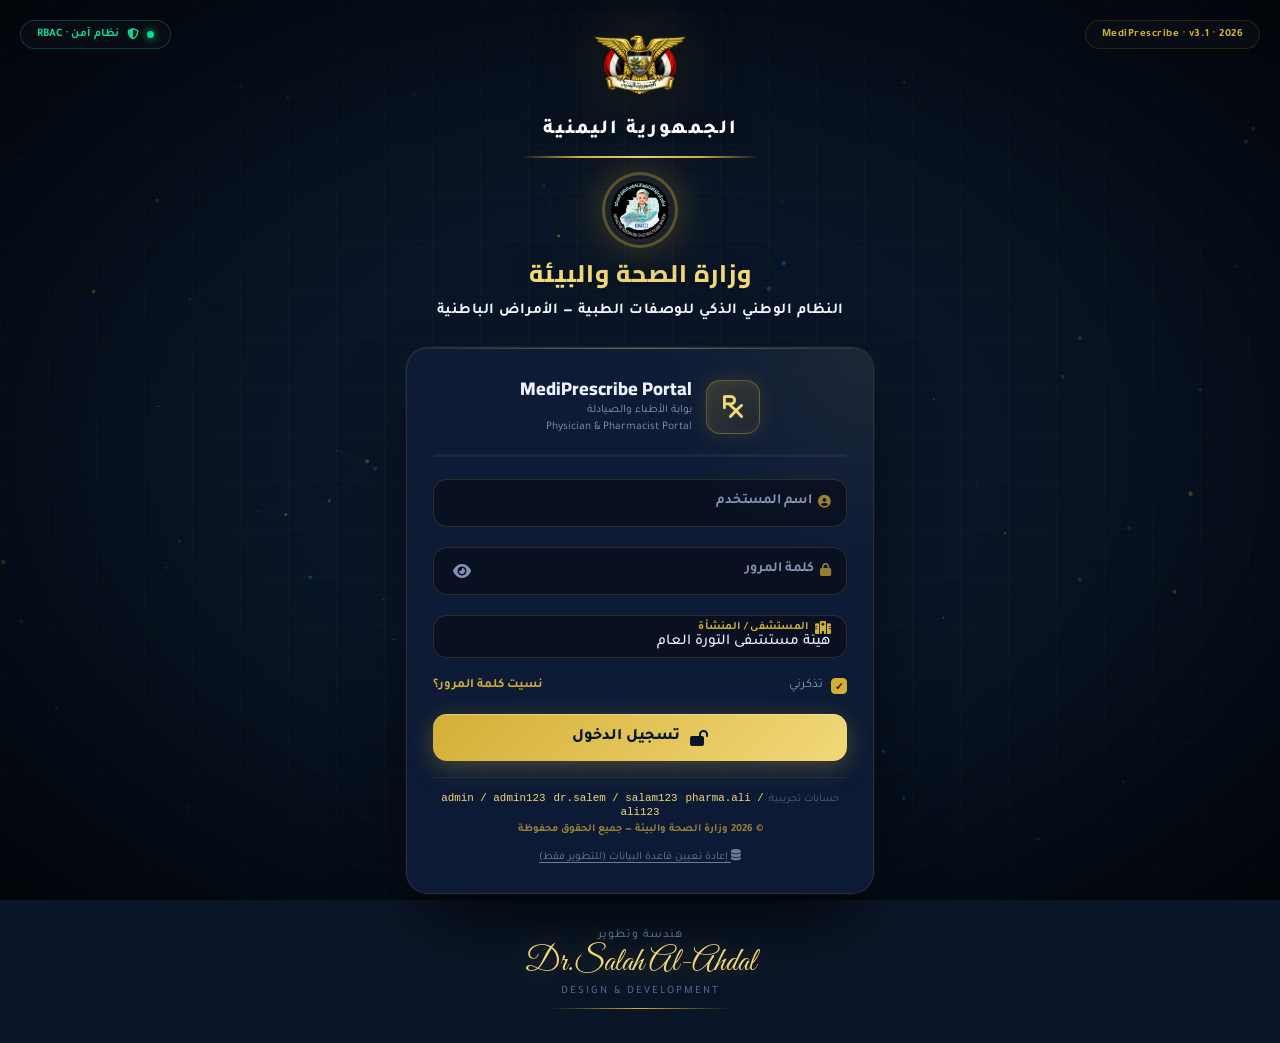
==== audit-blockchain.html @ f524c4a7 "🎉 Initial commit: National Smart Prescription v3.1 النظام الوطني الذكي للوصفات الطبية Ministry of Pu" ====
<!DOCTYPE html>
<html lang="ar" dir="rtl">
<head>
<meta charset="UTF-8">
<meta name="viewport" content="width=device-width, initial-scale=1.0">
<title>MediPrescribe | سجل Blockchain</title>
<meta name="theme-color" content="#0a1628">
<meta name="description" content="عرض تفصيلي لسلسلة الكتل الطبية — MediPrescribe">
<meta name="robots" content="noindex, nofollow">

<!-- Favicon -->
<link rel="icon" type="image/svg+xml" href="data:image/svg+xml,%3Csvg xmlns='http://www.w3.org/2000/svg' viewBox='0 0 100 100'%3E%3Ccircle cx='50' cy='50' r='48' fill='%230a1628'/%3E%3Ccircle cx='50' cy='50' r='42' fill='none' stroke='%23d4af37' stroke-width='2.5'/%3E%3Cpath d='M50 28v44M32 38h36M38 68h24' stroke='%23d4af37' stroke-width='3.5' fill='none' stroke-linecap='round'/%3E%3C/svg%3E">

<!-- Fonts -->
<link rel="preconnect" href="https://fonts.googleapis.com">
<link rel="preconnect" href="https://fonts.gstatic.com" crossorigin>
<link href="https://fonts.googleapis.com/css2?family=Cairo:wght@400;500;600;700;800&family=Tajawal:wght@400;500;700;800&family=Great+Vibes&display=swap" rel="stylesheet">

<!-- Font Awesome -->
<link rel="stylesheet" href="https://cdnjs.cloudflare.com/ajax/libs/font-awesome/6.5.1/css/all.min.css">

<style>
/* ==========================================================
   Audit Blockchain Page v1.0
   ========================================================== */

:root {
  --navy: #0a1628;
  --navy-2: #0f2138;
  --navy-3: #132a45;
  --gold: #d4af37;
  --gold-light: #f1d878;
  --gold-dark: #b8892e;
  --green: #43a047;
  --green-light: #81c784;
  --red: #e53935;
  --red-light: #ff8a80;
  --blue: #0288d1;
  --blue-light: #64b5f6;
  --cyan: #00F3FF;
  --orange: #ff9800;
  --text: #eef3f8;
  --muted: #93a2b5;
  --border: rgba(212, 175, 55, 0.2);
}

* { box-sizing: border-box; margin: 0; padding: 0; }

body {
  font-family: 'Tajawal', 'Cairo', system-ui, sans-serif;
  background:
    radial-gradient(1100px 550px at 10% -10%, rgba(2, 136, 209, 0.14), transparent 55%),
    radial-gradient(900px 650px at 105% 0%, rgba(212, 175, 55, 0.10), transparent 55%),
    linear-gradient(180deg, var(--navy) 0%, var(--navy-2) 100%);
  background-attachment: fixed;
  color: var(--text);
  min-height: 100vh;
  line-height: 1.6;
}

/* ═══ الهيدر ═══ */
.app-header {
  display: flex;
  align-items: center;
  justify-content: space-between;
  flex-wrap: wrap;
  gap: 14px;
  padding: 14px 26px;
  background: rgba(10, 22, 40, 0.75);
  backdrop-filter: blur(14px);
  -webkit-backdrop-filter: blur(14px);
  border-bottom: 1px solid var(--border);
  position: sticky;
  top: 0;
  z-index: 50;
}

.logo {
  display: flex;
  align-items: center;
  gap: 12px;
}

.logo-icon {
  font-size: 1.9rem;
  width: 46px;
  height: 46px;
  display: flex;
  align-items: center;
  justify-content: center;
  border-radius: 10px;
  background: linear-gradient(135deg, rgba(212, 175, 55, 0.18), rgba(2, 136, 209, 0.12));
  border: 1px solid var(--border);
  filter: drop-shadow(0 0 10px rgba(212, 175, 55, 0.3));
}

.logo h1 {
  margin: 0;
  font-size: 1.15rem;
  font-weight: 800;
  background: linear-gradient(90deg, var(--gold-light), #fff 50%, var(--gold-light));
  -webkit-background-clip: text;
  background-clip: text;
  color: transparent;
}

.logo small {
  color: var(--muted);
  font-size: 0.72rem;
  display: block;
}

#main-nav {
  display: flex;
  gap: 4px;
  flex-wrap: wrap;
}

.nav-link {
  padding: 8px 14px;
  border-radius: 10px;
  color: var(--muted);
  font-weight: 600;
  font-size: 0.85rem;
  transition: all 0.15s;
  border: 1px solid transparent;
  display: inline-flex;
  align-items: center;
  gap: 6px;
  text-decoration: none;
}

.nav-link:hover {
  color: var(--gold-light);
  background: rgba(212, 175, 55, 0.08);
}

.nav-link.active {
  color: var(--gold-light);
  background: rgba(212, 175, 55, 0.12);
  border-color: var(--border);
}

.user-box {
  display: flex;
  align-items: center;
  gap: 10px;
}

.user-badge {
  display: inline-flex;
  align-items: center;
  gap: 6px;
  font-size: 0.82rem;
  font-weight: 600;
  padding: 6px 14px;
  border-radius: 999px;
  background: rgba(212, 175, 55, 0.1);
  border: 1px solid var(--border);
  color: var(--gold-light);
  white-space: nowrap;
}

/* ═══ الأزرار ═══ */
.btn {
  display: inline-flex;
  align-items: center;
  justify-content: center;
  gap: 6px;
  padding: 10px 20px;
  border: none;
  border-radius: 10px;
  font-family: inherit;
  font-weight: 700;
  font-size: 0.88rem;
  cursor: pointer;
  transition: all 0.15s;
  white-space: nowrap;
  text-align: center;
}

.btn-sm { padding: 7px 14px; font-size: 0.82rem; }

.btn-gold {
  background: linear-gradient(135deg, var(--gold), var(--gold-light));
  color: var(--navy);
  box-shadow: 0 10px 24px rgba(212, 175, 55, 0.28);
}
.btn-gold:hover:not(:disabled) {
  transform: translateY(-2px);
  box-shadow: 0 14px 30px rgba(212, 175, 55, 0.4);
}

.btn-ghost {
  background: rgba(255, 255, 255, 0.06);
  color: var(--text);
  border: 1px solid rgba(255, 255, 255, 0.16);
}
.btn-ghost:hover:not(:disabled) {
  background: rgba(255, 255, 255, 0.12);
  transform: translateY(-2px);
}

.btn-danger {
  background: rgba(220, 53, 69, 0.1);
  color: #ff9aa5;
  border: 1px solid rgba(220, 53, 69, 0.35);
}
.btn-danger:hover:not(:disabled) {
  background: rgba(220, 53, 69, 0.22);
  transform: translateY(-2px);
}

.btn:disabled {
  opacity: 0.6;
  cursor: not-allowed;
  transform: none !important;
}

/* ═══ الحاوية ═══ */
.container {
  max-width: 1180px;
  margin: 0 auto;
  padding: 24px 20px 40px;
}

/* ═══ عنوان الصفحة ═══ */
.page-header {
  text-align: center;
  margin-bottom: 28px;
}

.page-header-icon {
  font-size: 3rem;
  margin-bottom: 10px;
  filter: drop-shadow(0 0 20px rgba(212, 175, 55, 0.4));
}

.page-header h2 {
  font-size: 1.7rem;
  font-weight: 800;
  margin-bottom: 6px;
  background: linear-gradient(90deg, var(--gold-light), #fff 50%, var(--gold-light));
  -webkit-background-clip: text;
  background-clip: text;
  color: transparent;
}

.page-header p {
  color: var(--muted);
  font-size: 0.9rem;
  max-width: 620px;
  margin: 0 auto;
}

/* ═══ البطاقات ═══ */
.card {
  background: rgba(255, 255, 255, 0.04);
  border: 1px solid var(--border);
  border-radius: 16px;
  padding: 22px;
  margin-bottom: 20px;
  box-shadow: 0 16px 40px rgba(0, 0, 0, 0.3);
  backdrop-filter: blur(10px);
  -webkit-backdrop-filter: blur(10px);
}

.card-title {
  margin: 0 0 18px;
  font-size: 1.05rem;
  font-weight: 700;
  color: var(--gold-light);
  display: flex;
  align-items: center;
  gap: 8px;
  border-bottom: 1px dashed var(--border);
  padding-bottom: 12px;
}

.card-title i { color: var(--gold); }

/* ═══ إخلاء المسؤولية ═══ */
.disclaimer {
  padding: 12px 18px;
  border-radius: 10px;
  background: rgba(255, 193, 7, 0.08);
  border: 1px solid rgba(255, 193, 7, 0.3);
  color: #ffd97a;
  font-size: 0.85rem;
  line-height: 1.7;
  margin-bottom: 20px;
  text-align: center;
}

/* ═══ الإحصائيات ═══ */
.stats-grid {
  display: grid;
  grid-template-columns: repeat(auto-fit, minmax(180px, 1fr));
  gap: 14px;
  margin-bottom: 20px;
}

.stat-card {
  display: flex;
  align-items: center;
  gap: 12px;
  background: rgba(255, 255, 255, 0.045);
  border: 1px solid var(--border);
  border-radius: 14px;
  padding: 16px 18px;
  box-shadow: 0 12px 30px rgba(0, 0, 0, 0.25);
  transition: all 0.18s;
}

.stat-card:hover {
  transform: translateY(-3px);
  box-shadow: 0 16px 36px rgba(0, 0, 0, 0.35);
}

.stat-icon {
  font-size: 1.6rem;
  width: 48px;
  height: 48px;
  display: flex;
  align-items: center;
  justify-content: center;
  border-radius: 12px;
  background: linear-gradient(135deg, rgba(212, 175, 55, 0.16), rgba(2, 136, 209, 0.1));
  flex-shrink: 0;
}

.stat-num {
  font-size: 1.4rem;
  font-weight: 800;
  color: var(--gold-light);
  line-height: 1.1;
}

.stat-label {
  font-size: 0.76rem;
  color: var(--muted);
  margin-top: 2px;
}

/* ═══ حالة السلسلة ═══ */
.chain-status {
  display: flex;
  align-items: center;
  gap: 14px;
  padding: 16px 20px;
  border-radius: 14px;
  margin-bottom: 20px;
  font-weight: 700;
  font-size: 0.95rem;
  flex-wrap: wrap;
}

.chain-status.valid {
  background: rgba(67, 160, 71, 0.08);
  border: 1.5px solid rgba(67, 160, 71, 0.4);
  color: var(--green-light);
}

.chain-status.invalid {
  background: rgba(229, 57, 53, 0.08);
  border: 1.5px solid rgba(229, 57, 53, 0.4);
  color: var(--red-light);
}

.chain-status.unknown {
  background: rgba(255, 152, 0, 0.08);
  border: 1.5px solid rgba(255, 152, 0, 0.4);
  color: #ffb74d;
}

.chain-status-icon {
  font-size: 1.8rem;
  line-height: 1;
  flex-shrink: 0;
}

.chain-status-info {
  flex: 1;
  min-width: 200px;
  text-align: right;
}

.chain-status-info strong {
  display: block;
  font-size: 1rem;
  margin-bottom: 2px;
}

.chain-status-info small {
  color: var(--muted);
  font-weight: 500;
  font-size: 0.78rem;
}

/* ═══ شريط الأدوات ═══ */
.toolbar {
  display: flex;
  gap: 10px;
  flex-wrap: wrap;
  align-items: center;
  margin-bottom: 18px;
}

.search-input {
  flex: 1;
  min-width: 200px;
  padding: 11px 14px;
  border-radius: 10px;
  border: 1px solid rgba(255, 255, 255, 0.14);
  background: rgba(10, 22, 40, 0.55);
  color: var(--text);
  font-size: 0.9rem;
  font-family: inherit;
  outline: none;
  transition: all 0.2s;
}

.search-input:focus {
  border-color: var(--gold);
  box-shadow: 0 0 0 3px rgba(212, 175, 55, 0.16);
}

.filter-group {
  display: flex;
  gap: 8px;
  flex-wrap: wrap;
}

.filter-group select {
  padding: 10px 32px 10px 14px;
  border-radius: 10px;
  border: 1px solid rgba(255, 255, 255, 0.14);
  background: rgba(10, 22, 40, 0.55);
  color: var(--text);
  font-family: inherit;
  font-size: 0.85rem;
  cursor: pointer;
  appearance: none;
  background-image: url("data:image/svg+xml;utf8,<svg xmlns='http://www.w3.org/2000/svg' width='14' height='14' viewBox='0 0 24 24' fill='none' stroke='%2393a2b5' stroke-width='2'><polyline points='6 9 12 15 18 9'/></svg>");
  background-repeat: no-repeat;
  background-position: left 12px center;
  outline: none;
}

.filter-group select:focus {
  border-color: var(--gold);
  box-shadow: 0 0 0 3px rgba(212, 175, 55, 0.16);
}

/* ═══ شبكة الكتل ═══ */
.blocks-grid {
  display: grid;
  grid-template-columns: 1fr;
  gap: 12px;
}

/* ═══ بطاقة كتلة ═══ */
.block-card {
  background: rgba(255, 255, 255, 0.03);
  border: 1px solid var(--border);
  border-radius: 14px;
  padding: 16px 18px;
  transition: all 0.18s;
  position: relative;
  overflow: hidden;
}

.block-card::before {
  content: '';
  position: absolute;
  top: 0;
  right: 0;
  width: 4px;
  height: 100%;
  background: linear-gradient(180deg, var(--gold), var(--gold-light));
}

.block-card.type-genesis::before {
  background: linear-gradient(180deg, var(--orange), #ffb74d);
}

.block-card.type-prescription::before {
  background: linear-gradient(180deg, var(--green), var(--green-light));
}

.block-card.type-lifecycle::before {
  background: linear-gradient(180deg, var(--blue), var(--blue-light));
}

.block-card.type-checkpoint::before {
  background: linear-gradient(180deg, var(--cyan), #80F8FF);
}

.block-card:hover {
  background: rgba(255, 255, 255, 0.05);
  border-color: rgba(212, 175, 55, 0.4);
  transform: translateX(-3px);
}

.block-header {
  display: flex;
  justify-content: space-between;
  align-items: center;
  flex-wrap: wrap;
  gap: 10px;
  margin-bottom: 12px;
  padding-bottom: 10px;
  border-bottom: 1px dashed rgba(255, 255, 255, 0.08);
}

.block-index {
  display: flex;
  align-items: center;
  gap: 10px;
}

.block-num {
  width: 40px;
  height: 40px;
  border-radius: 10px;
  background: linear-gradient(135deg, var(--gold), var(--gold-light));
  color: var(--navy);
  display: flex;
  align-items: center;
  justify-content: center;
  font-weight: 800;
  font-size: 1rem;
  flex-shrink: 0;
}

.block-info {
  min-width: 0;
}

.block-title {
  font-weight: 800;
  font-size: 0.95rem;
  color: var(--gold-light);
  margin-bottom: 2px;
}

.block-time {
  font-size: 0.75rem;
  color: var(--muted);
}

.block-type-badge {
  padding: 4px 12px;
  border-radius: 999px;
  font-size: 0.72rem;
  font-weight: 700;
  white-space: nowrap;
}

.badge-genesis { background: rgba(255, 152, 0, 0.15); color: #ffb74d; border: 1px solid rgba(255, 152, 0, 0.3); }
.badge-prescription { background: rgba(67, 160, 71, 0.15); color: #81c784; border: 1px solid rgba(67, 160, 71, 0.3); }
.badge-lifecycle { background: rgba(2, 136, 209, 0.15); color: #64b5f6; border: 1px solid rgba(2, 136, 209, 0.3); }
.badge-checkpoint { background: rgba(0, 243, 255, 0.15); color: #80F8FF; border: 1px solid rgba(0, 243, 255, 0.3); }
.badge-unknown { background: rgba(158, 158, 158, 0.15); color: #bdbdbd; border: 1px solid rgba(158, 158, 158, 0.3); }

/* ═══ صفوف التفاصيل ═══ */
.block-details {
  display: grid;
  grid-template-columns: repeat(auto-fit, minmax(220px, 1fr));
  gap: 8px;
  margin-bottom: 10px;
}

.detail-row {
  display: flex;
  gap: 8px;
  font-size: 0.82rem;
  padding: 6px 0;
}

.detail-row .label {
  color: var(--muted);
  font-weight: 600;
  flex-shrink: 0;
  min-width: 90px;
}

.detail-row .value {
  color: var(--text);
  font-weight: 600;
  word-break: break-word;
  flex: 1;
}

.detail-row .value.mono {
  font-family: 'Courier New', monospace;
  font-size: 0.75rem;
  color: var(--cyan);
  direction: ltr;
  text-align: right;
  word-break: break-all;
}

/* ═══ تفاصيل الطبية ═══ */
.medical-info {
  margin-top: 10px;
  padding: 12px 14px;
  background: rgba(67, 160, 71, 0.05);
  border: 1px solid rgba(67, 160, 71, 0.2);
  border-radius: 10px;
}

.medical-info-title {
  font-size: 0.78rem;
  font-weight: 800;
  color: var(--green-light);
  margin-bottom: 8px;
  display: flex;
  align-items: center;
  gap: 6px;
}

.medical-info-title::before { content: '⚕️'; }

.meds-list {
  display: flex;
  flex-direction: column;
  gap: 6px;
}

.med-item {
  display: flex;
  gap: 10px;
  padding: 6px 10px;
  background: rgba(255, 255, 255, 0.03);
  border-radius: 8px;
  font-size: 0.8rem;
  border-right: 3px solid rgba(67, 160, 71, 0.4);
}

.med-item strong {
  color: var(--green-light);
  min-width: 100px;
}

.med-item .med-details {
  color: var(--muted);
  flex: 1;
}

/* ═══ حالة الكتلة (تحقق) ═══ */
.block-verify-status {
  display: flex;
  align-items: center;
  gap: 8px;
  padding: 8px 12px;
  border-radius: 8px;
  font-size: 0.82rem;
  font-weight: 700;
  margin-top: 10px;
}

.block-verify-status.ok {
  background: rgba(67, 160, 71, 0.08);
  border: 1px solid rgba(67, 160, 71, 0.3);
  color: var(--green-light);
}

.block-verify-status.bad {
  background: rgba(229, 57, 53, 0.08);
  border: 1px solid rgba(229, 57, 53, 0.3);
  color: var(--red-light);
}

/* ═══ حالة الفراغ ═══ */
.empty-state {
  text-align: center;
  padding: 60px 20px;
  color: var(--muted);
}

.empty-state-icon {
  font-size: 4rem;
  margin-bottom: 16px;
  opacity: 0.5;
}

.empty-state h3 {
  font-size: 1.2rem;
  margin-bottom: 8px;
  color: var(--text);
}

.empty-state p {
  font-size: 0.9rem;
}

/* ═══ Footer ═══ */
.dashboard-footer {
  text-align: center;
  padding: 24px 20px 10px;
  color: var(--muted);
  font-size: 0.82rem;
  line-height: 1.9;
}
.dashboard-footer b { color: #c7d2de; }

/* ═══ التوقيع ═══ */
.e-signature {
  display: flex;
  flex-direction: column;
  align-items: center;
  gap: 4px;
  padding: 20px 0 34px;
}

.e-signature .sig-label {
  font-size: 0.68rem;
  letter-spacing: 1.5px;
  color: #6d7c8f;
  text-transform: uppercase;
}

.e-signature .sig-name {
  font-family: 'Great Vibes', cursive;
  font-size: 2.5rem;
  line-height: 1.1;
  background: linear-gradient(90deg, var(--gold-dark), var(--gold), var(--gold-light), var(--gold), var(--gold-dark));
  background-size: 300% auto;
  -webkit-background-clip: text;
  background-clip: text;
  color: transparent;
  filter: drop-shadow(0 0 10px rgba(212, 175, 55, 0.35));
  animation: sig-shimmer 5s linear infinite;
}

@keyframes sig-shimmer {
  0% { background-position: 0% 50%; }
  100% { background-position: 300% 50%; }
}

.e-signature .sig-role {
  font-size: 0.76rem;
  color: #95a3b5;
}

.e-signature .sig-underline {
  width: 150px;
  height: 2px;
  margin-top: 2px;
  border-radius: 2px;
  background: linear-gradient(90deg, transparent, var(--gold), transparent);
}

/* ═══ Modal تفاصيل ═══ */
.modal {
  position: fixed;
  inset: 0;
  background: rgba(0, 0, 0, 0.75);
  display: flex;
  justify-content: center;
  align-items: center;
  z-index: 3000;
  padding: 20px;
  animation: fadeIn 0.3s;
  backdrop-filter: blur(6px);
}

.modal.hidden { display: none; }

.modal-content {
  background: var(--navy-2);
  border: 1px solid var(--border);
  border-radius: 18px;
  padding: 26px;
  max-width: 640px;
  width: 100%;
  max-height: 90vh;
  overflow-y: auto;
  box-shadow: 0 30px 80px rgba(0, 0, 0, 0.7);
  animation: modalIn 0.4s;
  position: relative;
}

.modal-close {
  position: absolute;
  top: 14px;
  left: 16px;
  font-size: 1.4rem;
  background: none;
  border: none;
  cursor: pointer;
  color: var(--muted);
  width: 32px;
  height: 32px;
  border-radius: 50%;
  display: flex;
  align-items: center;
  justify-content: center;
  transition: all 0.15s;
}

.modal-close:hover {
  color: var(--red-light);
  background: rgba(229, 57, 53, 0.1);
}

.modal-title {
  font-size: 1.15rem;
  font-weight: 800;
  color: var(--gold-light);
  margin-bottom: 18px;
  padding-bottom: 14px;
  border-bottom: 1px dashed var(--border);
}

@keyframes fadeIn { from { opacity: 0; } to { opacity: 1; } }
@keyframes modalIn {
  from { opacity: 0; transform: scale(0.9) translateY(20px); }
  to { opacity: 1; transform: scale(1) translateY(0); }
}

/* ═══ Toast ═══ */
#toast-box {
  position: fixed;
  bottom: 24px;
  left: 50%;
  transform: translateX(-50%);
  z-index: 9999;
  display: flex;
  flex-direction: column;
  gap: 10px;
  align-items: center;
  pointer-events: none;
  max-width: 90vw;
}

.toast {
  padding: 12px 22px;
  border-radius: 10px;
  font-size: 0.9rem;
  font-weight: 600;
  background: rgba(15, 33, 56, 0.96);
  color: var(--text);
  border: 1px solid var(--border);
  box-shadow: 0 12px 30px rgba(0, 0, 0, 0.5);
  backdrop-filter: blur(10px);
  animation: toast-in 0.3s ease-out;
  pointer-events: auto;
  text-align: center;
}

.toast.success { border-color: rgba(61, 220, 132, 0.4); color: #9affc4; }
.toast.error { border-color: rgba(220, 53, 69, 0.4); color: #ff9aa5; }
.toast.info { border-color: rgba(2, 136, 209, 0.4); color: #7ec9ff; }
.toast.warning { border-color: rgba(255, 193, 7, 0.4); color: #ffd97a; }

@keyframes toast-in {
  from { opacity: 0; transform: translateY(20px); }
  to { opacity: 1; transform: translateY(0); }
}

/* ═══ Responsive ═══ */
@media (max-width: 768px) {
  .app-header { padding: 12px 16px; }
  .container { padding: 16px 14px 30px; }
  .card { padding: 18px 16px; }
  .page-header h2 { font-size: 1.35rem; }
  .page-header-icon { font-size: 2.4rem; }
  #main-nav { order: 3; width: 100%; justify-content: center; }
  .user-box { order: 1; }
  .stats-grid { grid-template-columns: repeat(2, 1fr); }
  .block-details { grid-template-columns: 1fr; }
}

@media (max-width: 480px) {
  .stats-grid { grid-template-columns: 1fr; }
  .block-header { flex-direction: column; align-items: flex-start; }
  .nav-link { font-size: 0.75rem; padding: 6px 8px; }
}

/* ═══ Print ═══ */
@media print {
  body { background: #fff !important; color: #000 !important; }
  .app-header, .toolbar, .e-signature, .btn, .modal { display: none !important; }
  .card { background: #fff !important; border-color: #ccc !important; box-shadow: none !important; }
}
</style>
</head>
<body>

<!-- ==================== الهيدر ==================== -->
<header class="app-header">
  <div class="logo">
    <div class="logo-icon">⚕️</div>
    <div>
      <h1>MediPrescribe</h1>
      <small>سجل Blockchain — Hash Chain الطبي</small>
    </div>
  </div>

  <nav id="main-nav">
    <a class="nav-link" href="dashboard.html">
      <i class="fas fa-prescription" aria-hidden="true"></i> وصفة جديدة
    </a>
    <a class="nav-link" href="users.html" id="nav-users">
      <i class="fas fa-users" aria-hidden="true"></i> المستخدمون
    </a>
    <a class="nav-link" href="audit-log.html">
      <i class="fas fa-chart-line" aria-hidden="true"></i> سجل التدقيق
    </a>
    <a class="nav-link active" href="audit-blockchain.html">
      <i class="fas fa-link" aria-hidden="true"></i> Blockchain
    </a>
    <a class="nav-link" href="index.html">
      <i class="fas fa-globe" aria-hidden="true"></i> الموقع
    </a>
  </nav>

  <div class="user-box">
    <span class="user-badge" id="user-badge"></span>
    <button id="logout-btn" class="btn btn-danger btn-sm" type="button">
      <i class="fas fa-sign-out-alt" aria-hidden="true"></i> خروج
    </button>
  </div>
</header>

<!-- ==================== المحتوى ==================== -->
<main class="container">

  <!-- عنوان الصفحة -->
  <div class="page-header">
    <div class="page-header-icon">⛓️</div>
    <h2>سلسلة الكتل الطبية</h2>
    <p>عرض تفصيلي لكل الكتل المسجَّلة — تحقق من السلامة والأصالة</p>
  </div>

  <!-- إخلاء المسؤولية -->
  <div class="disclaimer">
    ⚠️ <strong>ملاحظة:</strong>
    هذا "Hash Chain" محلي (ليس blockchain لامركزياً). يحقق عدم التلاعب والتحقق من الأصالة،
    لكنه لا يمنع الحذف الكامل للجهاز.
  </div>

  <!-- حالة السلسلة -->
  <div id="chain-status" class="chain-status unknown">
    <span class="chain-status-icon">⏳</span>
    <div class="chain-status-info">
      <strong>جارٍ فحص السلسلة...</strong>
      <small>يتم التحقق من التجزئة والترابط</small>
    </div>
  </div>

  <!-- الإحصائيات -->
  <div class="stats-grid">
    <div class="stat-card">
      <span class="stat-icon">⛓️</span>
      <div>
        <div class="stat-num" id="stat-length">—</div>
        <div class="stat-label">إجمالي الكتل</div>
      </div>
    </div>
    <div class="stat-card">
      <span class="stat-icon">📜</span>
      <div>
        <div class="stat-num" id="stat-rx">—</div>
        <div class="stat-label">وصفات مسجَّلة</div>
      </div>
    </div>
    <div class="stat-card">
      <span class="stat-icon">🔄</span>
      <div>
        <div class="stat-num" id="stat-events">—</div>
        <div class="stat-label">أحداث مسجَّلة</div>
      </div>
    </div>
    <div class="stat-card">
      <span class="stat-icon">📊</span>
      <div>
        <div class="stat-num" id="stat-checkpoints">—</div>
        <div class="stat-label">Checkpoints</div>
      </div>
    </div>
  </div>

  <!-- الحجر الصحي -->
  <div id="quarantine-card" class="card hidden">
    <h3 class="card-title">
      <i class="fas fa-exclamation-triangle"></i>
      الكتل المعطوبة (الحجر الصحي)
    </h3>
    <div id="quarantine-content"></div>
  </div>

  <!-- قائمة الكتل -->
  <div class="card">
    <h3 class="card-title">
      <i class="fas fa-cube"></i>
      كتل السلسلة
      <span id="blocks-count" style="margin-right:auto;font-size:.78rem;color:var(--muted);font-weight:500;"></span>
    </h3>

    <!-- شريط الأدوات -->
    <div class="toolbar">
      <input type="search" id="blocks-search" class="search-input"
             placeholder="🔍 بحث برقم الوصفة، hash، أو التشخيص..."
             autocomplete="off">

      <div class="filter-group">
        <select id="filter-type" aria-label="نوع الكتلة">
          <option value="">كل الأنواع</option>
          <option value="genesis">🎯 Genesis</option>
          <option value="prescription">📜 وصفة</option>
          <option value="lifecycle">🔄 دورة حياة</option>
          <option value="checkpoint">✅ Checkpoint</option>
        </select>

        <select id="filter-status" aria-label="حالة التحقق">
          <option value="">كل الحالات</option>
          <option value="valid">✅ سليمة</option>
          <option value="invalid">❌ معطوبة</option>
        </select>
      </div>

      <button class="btn btn-ghost btn-sm" id="refresh-btn" type="button">
        <i class="fas fa-sync-alt"></i> تحديث
      </button>

      <button class="btn btn-gold btn-sm" id="export-btn" type="button">
        <i class="fas fa-download"></i> تصدير JSON
      </button>
    </div>

    <!-- الشبكة -->
    <div id="blocks-container" class="blocks-grid">
      <div class="empty-state">
        <div class="empty-state-icon">⏳</div>
        <h3>جارٍ التحميل...</h3>
        <p>يتم قراءة الكتل من السلسلة</p>
      </div>
    </div>
  </div>

</main>

<!-- ==================== Footer ==================== -->
<footer class="dashboard-footer">
  <b>MediPrescribe ⚕️</b> — سجل Blockchain · Hash Chain محلي موقَّع<br>
  <small style="opacity:.7;">كل كتلة مرتبطة بالتجزئة السابقة — أي تعديل يكسر السلسلة</small>
</footer>

<!-- ==================== التوقيع ==================== -->
<div class="e-signature" role="contentinfo" aria-label="التوقيع الإلكتروني">
  <span class="sig-label">هندسة وتطوير</span>
  <span class="sig-name">Dr.Salah Al-Ahdal</span>
  <span class="sig-role">Design &amp; Development</span>
  <span class="sig-underline"></span>
</div>

<!-- ==================== Modal التفاصيل ==================== -->
<div id="block-modal" class="modal hidden">
  <div class="modal-content">
    <button class="modal-close" id="modal-close" type="button" aria-label="إغلاق">×</button>
    <h3 class="modal-title" id="modal-title">تفاصيل الكتلة</h3>
    <div id="modal-body"></div>
  </div>
</div>

<!-- ==================== Toast ==================== -->
<div id="toast-box" role="log" aria-live="polite"></div>

<!-- ==================== السكربتات ==================== -->
<script src="js/data.js"></script>
<script src="js/db.js"></script>
<script src="js/blockchain.js"></script>

<script>
(() => {
'use strict';

/* ═══════════════════════════════════════════════════════
   1. Auth Guard
   ═══════════════════════════════════════════════════════ */
const session = (typeof getCurrentUser === 'function')
  ? getCurrentUser()
  : JSON.parse(localStorage.getItem('mp_session') || 'null');

if (!session) {
  location.replace('login.html');
  throw new Error('No session');
}

console.log('👤 المستخدم:', session.fullName, '|', session.role);

/* ═══════════════════════════════════════════════════════
   2. أدوات
   ═══════════════════════════════════════════════════════ */
const $ = id => document.getElementById(id);

function esc(s) {
  if (s == null) return '';
  return String(s)
    .replace(/&/g, '&amp;')
    .replace(/</g, '&lt;')
    .replace(/>/g, '&gt;')
    .replace(/"/g, '&quot;')
    .replace(/'/g, '&#39;');
}

function formatDate(ts) {
  if (!ts) return '—';
  try {
    return new Date(ts).toLocaleString('ar-EG', {
      year: 'numeric', month: '2-digit', day: '2-digit',
      hour: '2-digit', minute: '2-digit', second: '2-digit'
    });
  } catch (_) {
    return new Date(ts).toLocaleString('ar-EG');
  }
}

function truncateHash(hash, len = 16) {
  if (!hash) return '—';
  const s = String(hash);
  return s.length > len * 2
    ? `${s.substring(0, len)}...${s.substring(s.length - 8)}`
    : s;
}

/* ═══════════════════════════════════════════════════════
   3. Toast
   ═══════════════════════════════════════════════════════ */
function showToast(msg, type = 'info', ms = 3000) {
  const box = $('toast-box');
  if (!box) return;
  const t = document.createElement('div');
  t.className = `toast ${type}`;
  t.textContent = msg;
  box.appendChild(t);
  setTimeout(() => {
    t.style.transition = 'opacity .3s, transform .3s';
    t.style.opacity = '0';
    t.style.transform = 'translateY(20px)';
    setTimeout(() => t.remove(), 320);
  }, ms);
}

/* ═══════════════════════════════════════════════════════
   4. واجهة المستخدم
   ═══════════════════════════════════════════════════════ */
function initUserInterface() {
  const badge = $('user-badge');
  if (badge) {
    badge.textContent = `${session.fullName} · ${session.roleLabel || session.role}`;
  }

  if (session.role !== 'admin') {
    $('nav-users')?.remove();
  }
}

function initLogout() {
  $('logout-btn')?.addEventListener('click', () => {
    if (!confirm('هل تريد تسجيل الخروج؟')) return;
    localStorage.removeItem('mp_session');
    location.replace('login.html');
  });
}

/* ═══════════════════════════════════════════════════════
   5. تحميل البيانات
   ═══════════════════════════════════════════════════════ */
let allBlocks = [];
let chainValid = null;
let chainErrors = [];

async function loadChain() {
  try {
    /* تهيئة blockchain */
    if (typeof PrescriptionChain === 'undefined') {
      showToast('❌ blockchain.js غير محمّل', 'error', 5000);
      return;
    }

    await PrescriptionChain.init();

    /* احصل على الكتل */
    allBlocks = PrescriptionChain.getChain() || [];

    /* افحص السلسلة */
    chainValid = await PrescriptionChain.validateChain({ fast: false });
    chainErrors = chainValid.errors || [];

    /* معلومات السلسلة */
    const info = await PrescriptionChain.getChainInfo();
    const events = (PrescriptionChain.getEvents && PrescriptionChain.getEvents()) || [];
    const quarantine = (PrescriptionChain.getQuarantine)
      ? await PrescriptionChain.getQuarantine()
      : null;

    /* تحديث الإحصائيات */
    updateStats(info, events, quarantine);

    /* حالة السلسلة */
    updateChainStatus(chainValid);

    /* الحجر الصحي */
    renderQuarantine(quarantine);

    /* الكتل */
    renderBlocks();

    console.log('⛓️ blockchain محمّلة —', allBlocks.length, 'كتلة');

  } catch (err) {
    console.error('loadChain error:', err);
    showToast('❌ فشل تحميل blockchain: ' + err.message, 'error', 5000);
  }
}

/* ═══════════════════════════════════════════════════════
   6. الإحصائيات
   ═══════════════════════════════════════════════════════ */
function updateStats(info, events, quarantine) {
  if (!info) return;

  $('stat-length').textContent = (info.length || 0).toLocaleString('ar-EG');
  $('stat-rx').textContent = (info.prescriptionCount || 0).toLocaleString('ar-EG');
  $('stat-events').textContent = (info.eventCount || 0).toLocaleString('ar-EG');
  $('stat-checkpoints').textContent = (info.checkpointCount || 0).toLocaleString('ar-EG');
}

/* ═══════════════════════════════════════════════════════
   7. حالة السلسلة
   ═══════════════════════════════════════════════════════ */
function updateChainStatus(check) {
  const el = $('chain-status');
  if (!el) return;

  if (!check) {
    el.className = 'chain-status unknown';
    el.innerHTML = `
      <span class="chain-status-icon">⏳</span>
      <div class="chain-status-info">
        <strong>جارٍ فحص السلسلة...</strong>
        <small>يتم التحقق من التجزئة والترابط</small>
      </div>
    `;
    return;
  }

  if (check.valid) {
    el.className = 'chain-status valid';
    el.innerHTML = `
      <span class="chain-status-icon">✅</span>
      <div class="chain-status-info">
        <strong>السلسلة سليمة 100%</strong>
        <small>${check.length} كتلة — تم فحصها بوضع ${check.mode === 'fast' ? 'سريع' : 'كامل'}</small>
      </div>
    `;
  } else {
    el.className = 'chain-status invalid';
    el.innerHTML = `
      <span class="chain-status-icon">🚨</span>
      <div class="chain-status-info">
        <strong>السلسلة معطوبة!</strong>
        <small>${check.errors.length} خطأ — راجع التفاصيل أدناه</small>
      </div>
      <button class="btn btn-danger btn-sm" onclick="window.showChainErrors()">
        عرض الأخطاء
      </button>
    `;
  }
}

window.showChainErrors = () => {
  if (!chainErrors.length) {
    showToast('لا توجد أخطاء', 'info');
    return;
  }
  const html = `
    <div style="padding:14px;background:rgba(229,57,53,.08);border:1px solid rgba(229,57,53,.3);border-radius:10px;">
      <strong style="color:#ff8a80;">الأخطاء المكتشفة (${chainErrors.length}):</strong>
      <ul style="margin:10px 20px 0 0;color:#ffb4b4;font-size:.85rem;line-height:1.8;">
        ${chainErrors.map(e => `
          <li>كتلة #${e.index} — <strong>${esc(e.type)}</strong>: ${esc(e.message || '')}</li>
        `).join('')}
      </ul>
    </div>
  `;
  openModal('أخطاء السلسلة', html);
};

/* ═══════════════════════════════════════════════════════
   8. الحجر الصحي
   ═══════════════════════════════════════════════════════ */
function renderQuarantine(quarantine) {
  const card = $('quarantine-card');
  const content = $('quarantine-content');
  if (!card || !content) return;

  if (!quarantine || !quarantine.blocks || !quarantine.blocks.length) {
    card.classList.add('hidden');
    return;
  }

  card.classList.remove('hidden');
  content.innerHTML = `
    <div style="padding:14px;background:rgba(229,57,53,.08);border:1px solid rgba(229,57,53,.3);border-radius:10px;margin-bottom:12px;">
      <strong style="color:#ff8a80;">⚠️ تم اكتشاف تلف في السلسلة</strong>
      <p style="color:#ffb4b4;font-size:.85rem;margin-top:6px;line-height:1.8;">
        عدد الكتل المعطوبة: <strong>${quarantine.blocks.length}</strong><br>
        بداية من الكتلة: <strong>#${quarantine.fromIndex}</strong><br>
        وقت الحجر: ${formatDate(quarantine.quarantinedAt)}
      </p>
    </div>

    <button class="btn btn-danger btn-sm" id="clear-quarantine-btn" type="button">
      <i class="fas fa-trash"></i> حذف الكتل المعطوبة
    </button>
  `;

  $('clear-quarantine-btn')?.addEventListener('click', async () => {
    if (!confirm('هل تريد حذف الكتل المعطوبة من الحجر الصحي؟')) return;
    try {
      await PrescriptionChain.clearQuarantine();
      showToast('✅ تم حذف الكتل المعطوبة', 'success');
      await loadChain();
    } catch (err) {
      showToast('❌ فشل الحذف: ' + err.message, 'error');
    }
  });
}

/* ═══════════════════════════════════════════════════════
   9. عرض الكتل
   ═══════════════════════════════════════════════════════ */
function getBlockType(block) {
  const d = block.data || {};
  return d.type || 'unknown';
}

function getTypeLabel(type) {
  const labels = {
    genesis: '🎯 Genesis',
    prescription: '📜 وصفة',
    lifecycle: '🔄 دورة حياة',
    checkpoint: '✅ Checkpoint',
    unknown: '❓ غير معروف'
  };
  return labels[type] || labels.unknown;
}

function getTypeBadgeClass(type) {
  const classes = {
    genesis: 'badge-genesis',
    prescription: 'badge-prescription',
    lifecycle: 'badge-lifecycle',
    checkpoint: 'badge-checkpoint',
    unknown: 'badge-unknown'
  };
  return classes[type] || classes.unknown;
}

function renderBlocks() {
  const container = $('blocks-container');
  if (!container) return;

  const search = ($('blocks-search')?.value || '').trim().toLowerCase();
  const typeFilter = $('filter-type')?.value || '';
  const statusFilter = $('filter-status')?.value || '';

  /* فلترة */
  let filtered = [...allBlocks].reverse(); /* الأحدث أولاً */

  if (typeFilter) {
    filtered = filtered.filter(b => getBlockType(b) === typeFilter);
  }

  if (search) {
    filtered = filtered.filter(b => {
      const d = b.data || {};
      const haystack = [
        d.rxNumber,
        d.diagnosis,
        d.doctorName,
        d.hospital,
        d.action,
        b.hash,
        b.previousHash
      ].filter(Boolean).join(' ').toLowerCase();
      return haystack.includes(search);
    });
  }

  /* فحص الحالة */
  if (statusFilter) {
    filtered = filtered.filter(b => {
      const errorIdx = chainErrors.find(e => e.index === b.index);
      const isInvalid = !!errorIdx;
      return statusFilter === 'invalid' ? isInvalid : !isInvalid;
    });
  }

  /* عرض */
  if (!filtered.length) {
    container.innerHTML = `
      <div class="empty-state">
        <div class="empty-state-icon">📭</div>
        <h3>لا توجد كتل مطابقة</h3>
        <p>جرّب تعديل معايير البحث أو الفلترة</p>
      </div>
    `;
    updateBlocksCount(0);
    return;
  }

  container.innerHTML = filtered.map(b => renderBlockCard(b)).join('');

  /* ربط الأحداث */
  container.querySelectorAll('[data-block-index]').forEach(card => {
    card.addEventListener('click', (e) => {
      if (e.target.closest('button')) return;
      const idx = parseInt(card.dataset.blockIndex, 10);
      showBlockDetails(idx);
    });
  });

  container.querySelectorAll('[data-action="verify"]').forEach(btn => {
    btn.addEventListener('click', async (e) => {
      e.stopPropagation();
      const idx = parseInt(btn.dataset.index, 10);
      await verifyBlock(idx);
    });
  });

  updateBlocksCount(filtered.length);
}

function updateBlocksCount(count) {
  const el = $('blocks-count');
  if (el) {
    el.textContent = `(${count} من ${allBlocks.length})`;
  }
}

function renderBlockCard(block) {
  const d = block.data || {};
  const type = getBlockType(block);
  const errorIdx = chainErrors.find(e => e.index === block.index);
  const isInvalid = !!errorIdx;

  /* شارة الحالة */
  const verifyStatus = isInvalid
    ? `<div class="block-verify-status bad">
         ❌ ${esc(errorIdx.type || 'معطوبة')}: ${esc(errorIdx.message || '')}
       </div>`
    : `<div class="block-verify-status ok">
         ✅ التجزئة والترابط سليمان
       </div>`;

  /* معلومات طبية للوصفات */
  let medicalHTML = '';
  if (type === 'prescription') {
    const meds = Array.isArray(d.medications) ? d.medications : [];
    medicalHTML = `
      <div class="medical-info">
        <div class="medical-info-title">بيانات الوصفة الطبية</div>
        <div class="detail-row">
          <span class="label">المريض</span>
          <span class="value">${esc(d.patientInitials || '—')}</span>
        </div>
        <div class="detail-row">
          <span class="label">التشخيص</span>
          <span class="value">${esc(d.diagnosis || '—')}</span>
        </div>
        <div class="detail-row">
          <span class="label">الطبيب</span>
          <span class="value">${esc(d.doctorName || '—')}</span>
        </div>
        ${d.hospital ? `
          <div class="detail-row">
            <span class="label">المنشأة</span>
            <span class="value">${esc(d.hospital)}</span>
          </div>
        ` : ''}
        ${meds.length ? `
          <div style="margin-top:10px;">
            <div style="font-size:.75rem;color:var(--muted);font-weight:700;margin-bottom:6px;">
              💊 الأدوية (${meds.length}):
            </div>
            <div class="meds-list">
              ${meds.map(m => `
                <div class="med-item">
                  <strong>${esc(m.n || '—')}</strong>
                  <span class="med-details">${esc(m.dose || '')}${m.freq ? ' — ' + esc(m.freq) : ''}${m.dur ? ' — ' + esc(m.dur) : ''}</span>
                </div>
              `).join('')}
            </div>
          </div>
        ` : ''}
      </div>
    `;
  } else if (type === 'lifecycle') {
    medicalHTML = `
      <div class="medical-info" style="background:rgba(2,136,209,.05);border-color:rgba(2,136,209,.2);">
        <div class="medical-info-title" style="color:var(--blue-light);">حدث دورة حياة</div>
        <div class="detail-row">
          <span class="label">الإجراء</span>
          <span class="value">${esc(d.action || '—')}</span>
        </div>
        <div class="detail-row">
          <span class="label">رقم الوصفة</span>
          <span class="value mono">${esc(d.rxNumber || '—')}</span>
        </div>
        ${d.reason ? `
          <div class="detail-row">
            <span class="label">السبب</span>
            <span class="value">${esc(d.reason)}</span>
          </div>
        ` : ''}
        ${d.by ? `
          <div class="detail-row">
            <span class="label">بواسطة</span>
            <span class="value">${esc(d.by)}</span>
          </div>
        ` : ''}
      </div>
    `;
  } else if (type === 'checkpoint') {
    medicalHTML = `
      <div class="medical-info" style="background:rgba(0,243,255,.05);border-color:rgba(0,243,255,.2);">
        <div class="medical-info-title" style="color:var(--cyan);">نقطة تحقق</div>
        <div class="detail-row">
          <span class="label">يغطي حتى</span>
          <span class="value">#${d.coversUpTo || '—'}</span>
        </div>
        <div class="detail-row">
          <span class="label">عدد الوصفات</span>
          <span class="value">${d.recordCount || '—'}</span>
        </div>
        <div class="detail-row">
          <span class="label">rootHash</span>
          <span class="value mono">${esc((d.rootHash || '').substring(0, 32))}...</span>
        </div>
      </div>
    `;
  } else if (type === 'genesis') {
    medicalHTML = `
      <div class="medical-info" style="background:rgba(255,152,0,.05);border-color:rgba(255,152,0,.2);">
        <div class="medical-info-title" style="color:#ffb74d;">النواة الأولى</div>
        <div class="detail-row">
          <span class="label">الإصدار</span>
          <span class="value">${esc(d.version || '—')}</span>
        </div>
        <div class="detail-row">
          <span class="label">الرسالة</span>
          <span class="value">${esc(d.message || '—')}</span>
        </div>
      </div>
    `;
  }

  return `
    <div class="block-card type-${type}" data-block-index="${block.index}" style="cursor:pointer;">
      <div class="block-header">
        <div class="block-index">
          <div class="block-num">#${block.index}</div>
          <div class="block-info">
            <div class="block-title">
              ${d.rxNumber ? esc(d.rxNumber) : getTypeLabel(type)}
            </div>
            <div class="block-time">${formatDate(block.timestamp)}</div>
          </div>
        </div>
        <div style="display:flex;gap:8px;align-items:center;flex-wrap:wrap;">
          <span class="block-type-badge ${getTypeBadgeClass(type)}">${getTypeLabel(type)}</span>
          <button class="btn btn-ghost btn-sm" data-action="verify" data-index="${block.index}" title="تحقق فوري">
            <i class="fas fa-shield-alt"></i>
          </button>
        </div>
      </div>

      <div class="block-details">
        <div class="detail-row">
          <span class="label">hash</span>
          <span class="value mono">${esc(truncateHash(block.hash))}</span>
        </div>
        <div class="detail-row">
          <span class="label">previousHash</span>
          <span class="value mono">${esc(truncateHash(block.previousHash))}</span>
        </div>
        ${block.merkleRoot ? `
          <div class="detail-row">
            <span class="label">merkleRoot</span>
            <span class="value mono">${esc(truncateHash(block.merkleRoot))}</span>
          </div>
        ` : ''}
        ${block.nonce ? `
          <div class="detail-row">
            <span class="label">nonce</span>
            <span class="value">${block.nonce}</span>
          </div>
        ` : ''}
      </div>

      ${medicalHTML}
      ${verifyStatus}
    </div>
  `;
}

/* ═══════════════════════════════════════════════════════
   10. تفاصيل كتلة (Modal)
   ═══════════════════════════════════════════════════════ */
function showBlockDetails(index) {
  const block = allBlocks.find(b => b.index === index);
  if (!block) {
    showToast('❌ الكتلة غير موجودة', 'error');
    return;
  }

  const d = block.data || {};
  const type = getBlockType(block);
  const errorIdx = chainErrors.find(e => e.index === index);

  const html = `
    <div class="block-details">
      <div class="detail-row">
        <span class="label">رقم الكتلة</span>
        <span class="value">#${block.index}</span>
      </div>
      <div class="detail-row">
        <span class="label">النوع</span>
        <span class="value">${getTypeLabel(type)}</span>
      </div>
      <div class="detail-row">
        <span class="label">الوقت</span>
        <span class="value">${formatDate(block.timestamp)}</span>
      </div>
      <div class="detail-row">
        <span class="label">nonce</span>
        <span class="value">${block.nonce || 0}</span>
      </div>
    </div>

    <div style="margin-top:14px;padding-top:14px;border-top:1px dashed var(--border);">
      <div class="detail-row">
        <span class="label">hash</span>
        <span class="value mono">${esc(block.hash || '')}</span>
      </div>
      <div class="detail-row">
        <span class="label">previousHash</span>
        <span class="value mono">${esc(block.previousHash || '')}</span>
      </div>
      ${block.merkleRoot ? `
        <div class="detail-row">
          <span class="label">merkleRoot</span>
          <span class="value mono">${esc(block.merkleRoot)}</span>
        </div>
      ` : ''}
    </div>

    <div style="margin-top:14px;padding-top:14px;border-top:1px dashed var(--border);">
      <strong style="color:var(--gold-light);display:block;margin-bottom:8px;">
        📦 بيانات الكتلة الكاملة:
      </strong>
      <pre style="background:rgba(0,0,0,.3);padding:12px;border-radius:8px;
                  overflow-x:auto;font-size:.72rem;color:#7ec9ff;
                  direction:ltr;text-align:left;line-height:1.6;">${esc(JSON.stringify(d, null, 2))}</pre>
    </div>

    ${errorIdx ? `
      <div style="margin-top:14px;padding:12px;background:rgba(229,57,53,.1);
                  border:1px solid rgba(229,57,53,.4);border-radius:10px;">
        <strong style="color:#ff8a80;">❌ خطأ في هذه الكتلة:</strong>
        <p style="color:#ffb4b4;font-size:.85rem;margin-top:6px;line-height:1.8;">
          <strong>${esc(errorIdx.type)}</strong><br>
          ${esc(errorIdx.message || '')}
        </p>
      </div>
    ` : `
      <div style="margin-top:14px;padding:12px;background:rgba(67,160,71,.08);
                  border:1px solid rgba(67,160,71,.3);border-radius:10px;">
        <strong style="color:#81c784;">✅ الكتلة سليمة</strong>
        <p style="color:#a8e6c0;font-size:.85rem;margin-top:6px;line-height:1.8;">
          التجزئة مطابقة والترابط بالسلسلة سليم.
        </p>
      </div>
    `}

    <div style="margin-top:16px;display:flex;gap:8px;flex-wrap:wrap;">
      <button class="btn btn-gold btn-sm" id="verify-block-btn" data-index="${index}">
        <i class="fas fa-shield-alt"></i> إعادة التحقق
      </button>
      <button class="btn btn-ghost btn-sm" id="copy-block-json">
        <i class="fas fa-copy"></i> نسخ JSON
      </button>
    </div>
  `;

  openModal(`تفاصيل الكتلة #${index}`, html);

  /* ربط الأحداث */
  $('verify-block-btn')?.addEventListener('click', async () => {
    closeModal();
    await verifyBlock(index);
  });

  $('copy-block-json')?.addEventListener('click', async () => {
    try {
      await navigator.clipboard.writeText(JSON.stringify(block, null, 2));
      showToast('📋 تم نسخ JSON', 'success');
    } catch (_) {
      showToast('❌ فشل النسخ', 'error');
    }
  });
}

/* ═══════════════════════════════════════════════════════
   11. تحقق فوري من كتلة
   ═══════════════════════════════════════════════════════ */
async function verifyBlock(index) {
  const block = allBlocks.find(b => b.index === index);
  if (!block) {
    showToast('❌ الكتلة غير موجودة', 'error');
    return;
  }

  try {
    /* 1. أعد حساب التجزئة */
    const recalc = await PrescriptionChain.sha256(
      JSON.stringify({
        sv: PrescriptionChain.SCHEMA_VERSION,
        i: block.index,
        t: block.timestamp,
        d: block.data,
        p: block.previousHash,
        n: block.nonce
      })
    );

    if (recalc !== block.hash) {
      showToast('❌ التجزئة غير مطابقة! الكتلة معدّلة.', 'error', 5000);
      return;
    }

    /* 2. تحقق من الارتباط بالكتلة السابقة */
    if (index > 0) {
      const prev = allBlocks[index - 1];
      if (prev && block.previousHash !== prev.hash) {
        showToast('❌ الارتباط بالكتلة السابقة مكسور!', 'error', 5000);
        return;
      }
    }

    /* 3. تحقق التوقيع (للوصفات) */
    if (block.data && block.data.type === 'prescription' && block.data.sig) {
      const sigCheck = await PrescriptionChain.verifySignature(
        block.data.signedBy,
        block.data
      );
      if (!sigCheck.valid) {
        showToast('❌ التوقيع غير صالح!', 'error', 5000);
        return;
      }
    }

    showToast(`✅ الكتلة #${index} سليمة 100%`, 'success', 3000);

  } catch (err) {
    console.error('verifyBlock error:', err);
    showToast('❌ خطأ في التحقق: ' + err.message, 'error', 4000);
  }
}

/* ═══════════════════════════════════════════════════════
   12. Modal
   ═══════════════════════════════════════════════════════ */
function openModal(title, content) {
  const modal = $('block-modal');
  $('modal-title').textContent = title;
  $('modal-body').innerHTML = content;
  modal.classList.remove('hidden');
}

function closeModal() {
  $('block-modal')?.classList.add('hidden');
}

/* ═══════════════════════════════════════════════════════
   13. تصدير JSON
   ═══════════════════════════════════════════════════════ */
async function exportChain() {
  try {
    if (typeof PrescriptionChain.exportChain !== 'function') {
      showToast('❌ دالة التصدير غير متوفرة', 'error');
      return;
    }

    const data = await PrescriptionChain.exportChain();
    const json = JSON.stringify(data, null, 2);
    const blob = new Blob([json], { type: 'application/json;charset=utf-8;' });
    const url = URL.createObjectURL(blob);

    const a = document.createElement('a');
    a.href = url;
    a.download = `MediPrescribe_Blockchain_${new Date().toISOString().slice(0, 10)}.json`;
    a.click();
    URL.revokeObjectURL(url);

    showToast(`✅ تم تصدير ${data.length || 0} كتلة`, 'success');
  } catch (err) {
    console.error('exportChain error:', err);
    showToast('❌ فشل التصدير: ' + err.message, 'error');
  }
}

/* ═══════════════════════════════════════════════════════
   14. ربط الأحداث
   ═══════════════════════════════════════════════════════ */
function initEventListeners() {
  $('blocks-search')?.addEventListener('input', renderBlocks);
  $('filter-type')?.addEventListener('change', renderBlocks);
  $('filter-status')?.addEventListener('change', renderBlocks);

  $('refresh-btn')?.addEventListener('click', async () => {
    showToast('🔄 جارٍ التحديث...', 'info', 1500);
    await loadChain();
  });

  $('export-btn')?.addEventListener('click', exportChain);

  $('modal-close')?.addEventListener('click', closeModal);
  $('block-modal')?.addEventListener('click', (e) => {
    if (e.target.id === 'block-modal') closeModal();
  });

  document.addEventListener('keydown', (e) => {
    if (e.key === 'Escape') closeModal();
  });
}

/* ═══════════════════════════════════════════════════════
   15. التشغيل
   ═══════════════════════════════════════════════════════ */
document.addEventListener('DOMContentLoaded', async () => {
  console.log('⛓️ MediPrescribe — سجل Blockchain');

  initUserInterface();
  initLogout();
  initEventListeners();

  /* تهيئة DB للمصادقة */
  if (typeof initDB === 'function') {
    try { await initDB(); } catch (e) { /* تجاهل */ }
  }

  /* تحميل السلسلة */
  await loadChain();

  console.log('✅ audit-blockchain.html — جاهز');
});

})();
</script>

</body>
</html>
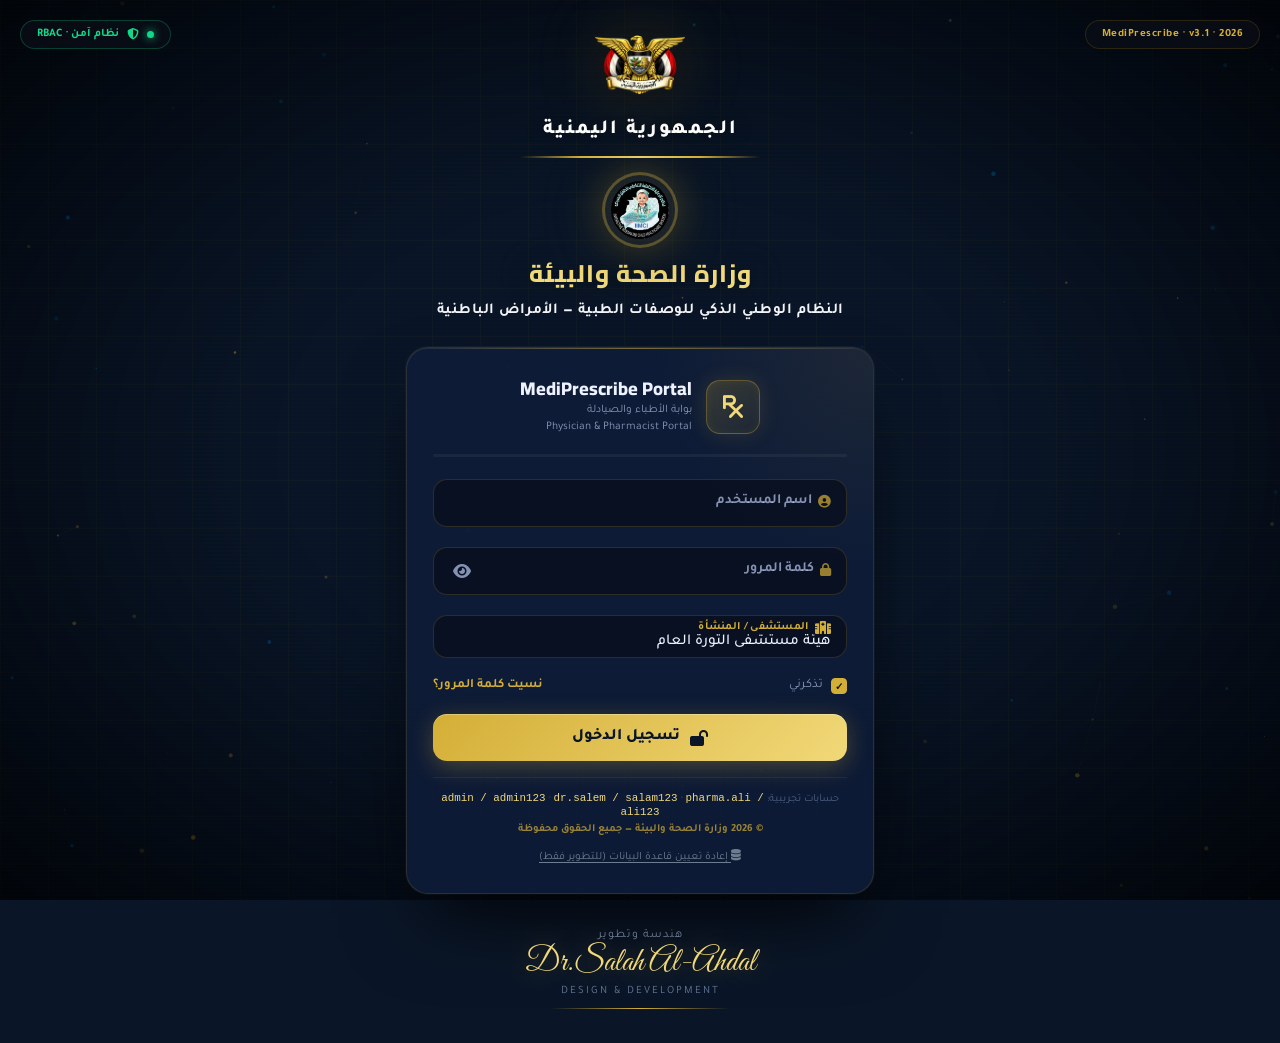
==== commit 8077507c: "Change 'Hello World' to 'Goodbye World'" ====
--- a/audit-blockchain.html
+++ b/audit-blockchain.html
@@ -3,10 +3,13 @@
 <head>
 <meta charset="UTF-8">
 <meta name="viewport" content="width=device-width, initial-scale=1.0">
+
 <title>MediPrescribe | سجل Blockchain</title>
+
 <meta name="theme-color" content="#0a1628">
 <meta name="description" content="عرض تفصيلي لسلسلة الكتل الطبية — MediPrescribe">
 <meta name="robots" content="noindex, nofollow">
+<meta name="referrer" content="strict-origin-when-cross-origin">
 
 <!-- Favicon -->
 <link rel="icon" type="image/svg+xml" href="data:image/svg+xml,%3Csvg xmlns='http://www.w3.org/2000/svg' viewBox='0 0 100 100'%3E%3Ccircle cx='50' cy='50' r='48' fill='%230a1628'/%3E%3Ccircle cx='50' cy='50' r='42' fill='none' stroke='%23d4af37' stroke-width='2.5'/%3E%3Cpath d='M50 28v44M32 38h36M38 68h24' stroke='%23d4af37' stroke-width='3.5' fill='none' stroke-linecap='round'/%3E%3C/svg%3E">
@@ -17,122 +20,276 @@
 <link href="https://fonts.googleapis.com/css2?family=Cairo:wght@400;500;600;700;800&family=Tajawal:wght@400;500;700;800&family=Great+Vibes&display=swap" rel="stylesheet">
 
 <!-- Font Awesome -->
-<link rel="stylesheet" href="https://cdnjs.cloudflare.com/ajax/libs/font-awesome/6.5.1/css/all.min.css">
+<link rel="stylesheet"
+      href="https://cdnjs.cloudflare.com/ajax/libs/font-awesome/6.5.1/css/all.min.css">
 
 <style>
 /* ==========================================================
-   Audit Blockchain Page v1.0
+   MediPrescribe — Audit Blockchain
+   Enhanced Production UI
    ========================================================== */
 
 :root {
   --navy: #0a1628;
   --navy-2: #0f2138;
   --navy-3: #132a45;
+
   --gold: #d4af37;
   --gold-light: #f1d878;
   --gold-dark: #b8892e;
+
   --green: #43a047;
   --green-light: #81c784;
+
   --red: #e53935;
   --red-light: #ff8a80;
+
   --blue: #0288d1;
   --blue-light: #64b5f6;
-  --cyan: #00F3FF;
+
+  --cyan: #00f3ff;
   --orange: #ff9800;
+
   --text: #eef3f8;
   --muted: #93a2b5;
-  --border: rgba(212, 175, 55, 0.2);
-}
-
-* { box-sizing: border-box; margin: 0; padding: 0; }
+
+  --border: rgba(212, 175, 55, 0.20);
+  --border-soft: rgba(255, 255, 255, 0.10);
+
+  --surface: rgba(255, 255, 255, 0.045);
+  --surface-2: rgba(255, 255, 255, 0.03);
+
+  --shadow-sm: 0 8px 22px rgba(0, 0, 0, 0.20);
+  --shadow-md: 0 16px 40px rgba(0, 0, 0, 0.28);
+  --shadow-lg: 0 30px 80px rgba(0, 0, 0, 0.60);
+
+  --radius-sm: 10px;
+  --radius-md: 14px;
+  --radius-lg: 18px;
+
+  --focus: 0 0 0 3px rgba(212, 175, 55, 0.20);
+}
+
+/* ═══════════════════════════════════════════════════════
+   Reset
+   ═══════════════════════════════════════════════════════ */
+
+* {
+  box-sizing: border-box;
+  margin: 0;
+  padding: 0;
+}
+
+html {
+  scroll-behavior: smooth;
+  color-scheme: dark;
+}
 
 body {
+  min-height: 100vh;
   font-family: 'Tajawal', 'Cairo', system-ui, sans-serif;
+  line-height: 1.6;
+  color: var(--text);
+
   background:
-    radial-gradient(1100px 550px at 10% -10%, rgba(2, 136, 209, 0.14), transparent 55%),
-    radial-gradient(900px 650px at 105% 0%, rgba(212, 175, 55, 0.10), transparent 55%),
-    linear-gradient(180deg, var(--navy) 0%, var(--navy-2) 100%);
+    radial-gradient(
+      1100px 550px at 10% -10%,
+      rgba(2, 136, 209, 0.14),
+      transparent 55%
+    ),
+    radial-gradient(
+      900px 650px at 105% 0%,
+      rgba(212, 175, 55, 0.10),
+      transparent 55%
+    ),
+    linear-gradient(
+      180deg,
+      var(--navy) 0%,
+      var(--navy-2) 100%
+    );
+
   background-attachment: fixed;
-  color: var(--text);
-  min-height: 100vh;
-  line-height: 1.6;
-}
-
-/* ═══ الهيدر ═══ */
+}
+
+button,
+input,
+select {
+  font: inherit;
+}
+
+button,
+select {
+  -webkit-tap-highlight-color: transparent;
+}
+
+a {
+  color: inherit;
+}
+
+::selection {
+  background: rgba(212, 175, 55, 0.28);
+  color: #fff;
+}
+
+.hidden {
+  display: none !important;
+}
+
+.sr-only {
+  position: absolute !important;
+  width: 1px !important;
+  height: 1px !important;
+  padding: 0 !important;
+  margin: -1px !important;
+  overflow: hidden !important;
+  clip: rect(0, 0, 0, 0) !important;
+  white-space: nowrap !important;
+  border: 0 !important;
+}
+
+/* ═══════════════════════════════════════════════════════
+   Focus
+   ═══════════════════════════════════════════════════════ */
+
+:focus-visible {
+  outline: none;
+  box-shadow: var(--focus);
+}
+
+button:focus-visible,
+a:focus-visible,
+input:focus-visible,
+select:focus-visible {
+  outline: 2px solid var(--gold);
+  outline-offset: 2px;
+}
+
+/* ═══════════════════════════════════════════════════════
+   Header
+   ═══════════════════════════════════════════════════════ */
+
 .app-header {
+  position: sticky;
+  top: 0;
+  z-index: 50;
+
   display: flex;
   align-items: center;
   justify-content: space-between;
   flex-wrap: wrap;
+
   gap: 14px;
-  padding: 14px 26px;
-  background: rgba(10, 22, 40, 0.75);
-  backdrop-filter: blur(14px);
-  -webkit-backdrop-filter: blur(14px);
+  padding: 13px 26px;
+
+  background: rgba(10, 22, 40, 0.84);
   border-bottom: 1px solid var(--border);
-  position: sticky;
-  top: 0;
-  z-index: 50;
+
+  backdrop-filter: blur(16px);
+  -webkit-backdrop-filter: blur(16px);
 }
 
 .logo {
   display: flex;
   align-items: center;
   gap: 12px;
+  min-width: 210px;
 }
 
 .logo-icon {
-  font-size: 1.9rem;
   width: 46px;
   height: 46px;
+
   display: flex;
   align-items: center;
   justify-content: center;
-  border-radius: 10px;
-  background: linear-gradient(135deg, rgba(212, 175, 55, 0.18), rgba(2, 136, 209, 0.12));
+
+  flex-shrink: 0;
+
+  font-size: 1.9rem;
+
+  border-radius: 12px;
+
+  background:
+    linear-gradient(
+      135deg,
+      rgba(212, 175, 55, 0.18),
+      rgba(2, 136, 209, 0.12)
+    );
+
   border: 1px solid var(--border);
-  filter: drop-shadow(0 0 10px rgba(212, 175, 55, 0.3));
+
+  filter:
+    drop-shadow(
+      0 0 10px rgba(212, 175, 55, 0.30)
+    );
 }
 
 .logo h1 {
-  margin: 0;
   font-size: 1.15rem;
   font-weight: 800;
-  background: linear-gradient(90deg, var(--gold-light), #fff 50%, var(--gold-light));
+  line-height: 1.25;
+
+  background:
+    linear-gradient(
+      90deg,
+      var(--gold-light),
+      #fff 50%,
+      var(--gold-light)
+    );
+
   -webkit-background-clip: text;
   background-clip: text;
   color: transparent;
 }
 
 .logo small {
+  display: block;
+  margin-top: 2px;
+
   color: var(--muted);
-  font-size: 0.72rem;
-  display: block;
+  font-size: 0.70rem;
 }
 
 #main-nav {
   display: flex;
+  align-items: center;
+  justify-content: center;
+
   gap: 4px;
   flex-wrap: wrap;
 }
 
 .nav-link {
-  padding: 8px 14px;
-  border-radius: 10px;
-  color: var(--muted);
-  font-weight: 600;
-  font-size: 0.85rem;
-  transition: all 0.15s;
-  border: 1px solid transparent;
   display: inline-flex;
   align-items: center;
-  gap: 6px;
+  justify-content: center;
+
+  gap: 7px;
+
+  padding: 8px 13px;
+
+  border: 1px solid transparent;
+  border-radius: 10px;
+
+  color: var(--muted);
+
+  font-size: 0.84rem;
+  font-weight: 600;
+
   text-decoration: none;
+
+  transition:
+    color .18s ease,
+    background .18s ease,
+    border-color .18s ease,
+    transform .18s ease;
 }
 
 .nav-link:hover {
   color: var(--gold-light);
   background: rgba(212, 175, 55, 0.08);
+  border-color: rgba(212, 175, 55, 0.10);
+  transform: translateY(-1px);
 }
 
 .nav-link.active {
@@ -144,393 +301,704 @@
 .user-box {
   display: flex;
   align-items: center;
-  gap: 10px;
+  gap: 9px;
 }
 
 .user-badge {
   display: inline-flex;
   align-items: center;
   gap: 6px;
-  font-size: 0.82rem;
-  font-weight: 600;
-  padding: 6px 14px;
+
+  max-width: 240px;
+
+  padding: 6px 13px;
+
   border-radius: 999px;
-  background: rgba(212, 175, 55, 0.1);
   border: 1px solid var(--border);
+
+  background: rgba(212, 175, 55, 0.10);
+
   color: var(--gold-light);
+
+  font-size: 0.80rem;
+  font-weight: 700;
+
   white-space: nowrap;
-}
-
-/* ═══ الأزرار ═══ */
+  overflow: hidden;
+  text-overflow: ellipsis;
+}
+
+/* ═══════════════════════════════════════════════════════
+   Buttons
+   ═══════════════════════════════════════════════════════ */
+
 .btn {
   display: inline-flex;
   align-items: center;
   justify-content: center;
-  gap: 6px;
-  padding: 10px 20px;
-  border: none;
-  border-radius: 10px;
+
+  gap: 7px;
+
+  min-height: 40px;
+
+  padding: 9px 18px;
+
+  border: 1px solid transparent;
+  border-radius: var(--radius-sm);
+
   font-family: inherit;
+  font-size: 0.86rem;
   font-weight: 700;
-  font-size: 0.88rem;
+
   cursor: pointer;
-  transition: all 0.15s;
+  user-select: none;
   white-space: nowrap;
-  text-align: center;
-}
-
-.btn-sm { padding: 7px 14px; font-size: 0.82rem; }
+
+  transition:
+    transform .18s ease,
+    box-shadow .18s ease,
+    background .18s ease,
+    border-color .18s ease,
+    opacity .18s ease;
+}
+
+.btn:hover:not(:disabled) {
+  transform: translateY(-2px);
+}
+
+.btn:active:not(:disabled) {
+  transform: translateY(0);
+}
+
+.btn-sm {
+  min-height: 36px;
+  padding: 7px 13px;
+  font-size: 0.80rem;
+}
 
 .btn-gold {
-  background: linear-gradient(135deg, var(--gold), var(--gold-light));
   color: var(--navy);
-  box-shadow: 0 10px 24px rgba(212, 175, 55, 0.28);
-}
+
+  background:
+    linear-gradient(
+      135deg,
+      var(--gold),
+      var(--gold-light)
+    );
+
+  box-shadow:
+    0 10px 24px rgba(212, 175, 55, 0.22);
+}
+
 .btn-gold:hover:not(:disabled) {
-  transform: translateY(-2px);
-  box-shadow: 0 14px 30px rgba(212, 175, 55, 0.4);
+  box-shadow:
+    0 14px 30px rgba(212, 175, 55, 0.34);
 }
 
 .btn-ghost {
-  background: rgba(255, 255, 255, 0.06);
   color: var(--text);
-  border: 1px solid rgba(255, 255, 255, 0.16);
-}
+  background: rgba(255, 255, 255, 0.055);
+  border-color: rgba(255, 255, 255, 0.14);
+}
+
 .btn-ghost:hover:not(:disabled) {
-  background: rgba(255, 255, 255, 0.12);
-  transform: translateY(-2px);
+  background: rgba(255, 255, 255, 0.10);
 }
 
 .btn-danger {
-  background: rgba(220, 53, 69, 0.1);
   color: #ff9aa5;
-  border: 1px solid rgba(220, 53, 69, 0.35);
-}
+  background: rgba(220, 53, 69, 0.09);
+  border-color: rgba(220, 53, 69, 0.34);
+}
+
 .btn-danger:hover:not(:disabled) {
-  background: rgba(220, 53, 69, 0.22);
-  transform: translateY(-2px);
+  background: rgba(220, 53, 69, 0.18);
 }
 
 .btn:disabled {
-  opacity: 0.6;
+  opacity: .58;
   cursor: not-allowed;
   transform: none !important;
 }
 
-/* ═══ الحاوية ═══ */
+/* ═══════════════════════════════════════════════════════
+   Container
+   ═══════════════════════════════════════════════════════ */
+
 .container {
-  max-width: 1180px;
+  width: min(1180px, 100%);
   margin: 0 auto;
-  padding: 24px 20px 40px;
-}
-
-/* ═══ عنوان الصفحة ═══ */
+
+  padding:
+    28px 20px
+    42px;
+}
+
+/* ═══════════════════════════════════════════════════════
+   Page Header
+   ═══════════════════════════════════════════════════════ */
+
 .page-header {
   text-align: center;
   margin-bottom: 28px;
 }
 
 .page-header-icon {
+  margin-bottom: 8px;
+
   font-size: 3rem;
-  margin-bottom: 10px;
-  filter: drop-shadow(0 0 20px rgba(212, 175, 55, 0.4));
+
+  filter:
+    drop-shadow(
+      0 0 20px rgba(212, 175, 55, 0.38)
+    );
 }
 
 .page-header h2 {
-  font-size: 1.7rem;
+  margin-bottom: 6px;
+
+  font-size: 1.72rem;
   font-weight: 800;
-  margin-bottom: 6px;
-  background: linear-gradient(90deg, var(--gold-light), #fff 50%, var(--gold-light));
+
+  background:
+    linear-gradient(
+      90deg,
+      var(--gold-light),
+      #fff 50%,
+      var(--gold-light)
+    );
+
   -webkit-background-clip: text;
   background-clip: text;
   color: transparent;
 }
 
 .page-header p {
+  max-width: 680px;
+  margin: 0 auto;
+
   color: var(--muted);
-  font-size: 0.9rem;
-  max-width: 620px;
-  margin: 0 auto;
-}
-
-/* ═══ البطاقات ═══ */
-.card {
-  background: rgba(255, 255, 255, 0.04);
-  border: 1px solid var(--border);
-  border-radius: 16px;
-  padding: 22px;
+  font-size: 0.90rem;
+}
+
+/* ═══════════════════════════════════════════════════════
+   Disclaimer
+   ═══════════════════════════════════════════════════════ */
+
+.disclaimer {
   margin-bottom: 20px;
-  box-shadow: 0 16px 40px rgba(0, 0, 0, 0.3);
-  backdrop-filter: blur(10px);
-  -webkit-backdrop-filter: blur(10px);
-}
-
-.card-title {
-  margin: 0 0 18px;
-  font-size: 1.05rem;
-  font-weight: 700;
-  color: var(--gold-light);
+
+  padding: 13px 18px;
+
+  border:
+    1px solid rgba(255, 193, 7, 0.28);
+
+  border-radius: 11px;
+
+  background:
+    rgba(255, 193, 7, 0.065);
+
+  color: #ffd97a;
+
+  font-size: 0.83rem;
+  line-height: 1.8;
+
+  text-align: center;
+}
+
+.disclaimer strong {
+  color: #ffe29a;
+}
+
+/* ═══════════════════════════════════════════════════════
+   Stats
+   ═══════════════════════════════════════════════════════ */
+
+.stats-grid {
+  display: grid;
+  grid-template-columns:
+    repeat(4, minmax(0, 1fr));
+
+  gap: 14px;
+
+  margin-bottom: 20px;
+}
+
+.stat-card {
+  min-width: 0;
+
   display: flex;
   align-items: center;
-  gap: 8px;
-  border-bottom: 1px dashed var(--border);
-  padding-bottom: 12px;
-}
-
-.card-title i { color: var(--gold); }
-
-/* ═══ إخلاء المسؤولية ═══ */
-.disclaimer {
-  padding: 12px 18px;
-  border-radius: 10px;
-  background: rgba(255, 193, 7, 0.08);
-  border: 1px solid rgba(255, 193, 7, 0.3);
-  color: #ffd97a;
-  font-size: 0.85rem;
-  line-height: 1.7;
-  margin-bottom: 20px;
-  text-align: center;
-}
-
-/* ═══ الإحصائيات ═══ */
-.stats-grid {
-  display: grid;
-  grid-template-columns: repeat(auto-fit, minmax(180px, 1fr));
-  gap: 14px;
-  margin-bottom: 20px;
-}
-
-.stat-card {
-  display: flex;
-  align-items: center;
+
   gap: 12px;
-  background: rgba(255, 255, 255, 0.045);
-  border: 1px solid var(--border);
+
+  padding: 16px 17px;
+
+  border:
+    1px solid var(--border);
+
   border-radius: 14px;
-  padding: 16px 18px;
-  box-shadow: 0 12px 30px rgba(0, 0, 0, 0.25);
-  transition: all 0.18s;
+
+  background: var(--surface);
+
+  box-shadow: var(--shadow-sm);
+
+  transition:
+    transform .18s ease,
+    border-color .18s ease,
+    box-shadow .18s ease;
 }
 
 .stat-card:hover {
   transform: translateY(-3px);
-  box-shadow: 0 16px 36px rgba(0, 0, 0, 0.35);
+
+  border-color:
+    rgba(212, 175, 55, 0.34);
+
+  box-shadow:
+    0 16px 34px rgba(0, 0, 0, 0.30);
 }
 
 .stat-icon {
-  font-size: 1.6rem;
   width: 48px;
   height: 48px;
+
   display: flex;
   align-items: center;
   justify-content: center;
+
+  flex-shrink: 0;
+
   border-radius: 12px;
-  background: linear-gradient(135deg, rgba(212, 175, 55, 0.16), rgba(2, 136, 209, 0.1));
-  flex-shrink: 0;
+
+  background:
+    linear-gradient(
+      135deg,
+      rgba(212, 175, 55, 0.16),
+      rgba(2, 136, 209, 0.10)
+    );
+
+  font-size: 1.55rem;
 }
 
 .stat-num {
-  font-size: 1.4rem;
+  color: var(--gold-light);
+
+  font-size: 1.38rem;
   font-weight: 800;
+
+  line-height: 1.15;
+}
+
+.stat-label {
+  margin-top: 3px;
+
+  color: var(--muted);
+
+  font-size: 0.74rem;
+}
+
+/* ═══════════════════════════════════════════════════════
+   Cards
+   ═══════════════════════════════════════════════════════ */
+
+.card {
+  margin-bottom: 20px;
+
+  padding: 22px;
+
+  border:
+    1px solid var(--border);
+
+  border-radius: var(--radius-lg);
+
+  background:
+    rgba(255, 255, 255, 0.038);
+
+  box-shadow: var(--shadow-md);
+
+  backdrop-filter: blur(10px);
+  -webkit-backdrop-filter: blur(10px);
+}
+
+.card-title {
+  display: flex;
+  align-items: center;
+
+  gap: 8px;
+
+  margin-bottom: 18px;
+  padding-bottom: 12px;
+
+  border-bottom:
+    1px dashed var(--border);
+
   color: var(--gold-light);
-  line-height: 1.1;
-}
-
-.stat-label {
-  font-size: 0.76rem;
+
+  font-size: 1.04rem;
+  font-weight: 800;
+}
+
+.card-title i {
+  color: var(--gold);
+}
+
+#blocks-count {
+  margin-right: auto;
+
   color: var(--muted);
-  margin-top: 2px;
-}
-
-/* ═══ حالة السلسلة ═══ */
+
+  font-size: .76rem;
+  font-weight: 500;
+}
+
+/* ═══════════════════════════════════════════════════════
+   Chain Status
+   ═══════════════════════════════════════════════════════ */
+
 .chain-status {
   display: flex;
   align-items: center;
+
   gap: 14px;
+
+  margin-bottom: 20px;
   padding: 16px 20px;
+
   border-radius: 14px;
-  margin-bottom: 20px;
+
+  flex-wrap: wrap;
+
+  font-size: .92rem;
   font-weight: 700;
-  font-size: 0.95rem;
-  flex-wrap: wrap;
+
+  transition:
+    background .2s ease,
+    border-color .2s ease;
 }
 
 .chain-status.valid {
-  background: rgba(67, 160, 71, 0.08);
-  border: 1.5px solid rgba(67, 160, 71, 0.4);
   color: var(--green-light);
+
+  background: rgba(67, 160, 71, .08);
+  border: 1.5px solid rgba(67, 160, 71, .40);
 }
 
 .chain-status.invalid {
-  background: rgba(229, 57, 53, 0.08);
-  border: 1.5px solid rgba(229, 57, 53, 0.4);
   color: var(--red-light);
+
+  background: rgba(229, 57, 53, .08);
+  border: 1.5px solid rgba(229, 57, 53, .42);
 }
 
 .chain-status.unknown {
-  background: rgba(255, 152, 0, 0.08);
-  border: 1.5px solid rgba(255, 152, 0, 0.4);
   color: #ffb74d;
+
+  background: rgba(255, 152, 0, .08);
+  border: 1.5px solid rgba(255, 152, 0, .38);
 }
 
 .chain-status-icon {
-  font-size: 1.8rem;
-  line-height: 1;
+  width: 40px;
+  height: 40px;
+
+  display: flex;
+  align-items: center;
+  justify-content: center;
+
   flex-shrink: 0;
+
+  border-radius: 11px;
+
+  background: rgba(255, 255, 255, .05);
+
+  font-size: 1.55rem;
 }
 
 .chain-status-info {
   flex: 1;
-  min-width: 200px;
-  text-align: right;
+  min-width: 220px;
 }
 
 .chain-status-info strong {
   display: block;
-  font-size: 1rem;
+
   margin-bottom: 2px;
+
+  font-size: .98rem;
 }
 
 .chain-status-info small {
+  display: block;
+
   color: var(--muted);
+
+  font-size: .76rem;
   font-weight: 500;
-  font-size: 0.78rem;
-}
-
-/* ═══ شريط الأدوات ═══ */
+}
+
+/* ═══════════════════════════════════════════════════════
+   Toolbar
+   ═══════════════════════════════════════════════════════ */
+
 .toolbar {
   display: flex;
+  align-items: center;
+
   gap: 10px;
+
   flex-wrap: wrap;
-  align-items: center;
+
   margin-bottom: 18px;
 }
 
 .search-input {
   flex: 1;
-  min-width: 200px;
-  padding: 11px 14px;
+  min-width: 220px;
+
+  height: 42px;
+
+  padding: 9px 14px;
+
+  border:
+    1px solid rgba(255, 255, 255, .14);
+
   border-radius: 10px;
-  border: 1px solid rgba(255, 255, 255, 0.14);
-  background: rgba(10, 22, 40, 0.55);
+
+  background:
+    rgba(10, 22, 40, .62);
+
   color: var(--text);
-  font-size: 0.9rem;
-  font-family: inherit;
+
+  font-size: .88rem;
+
   outline: none;
-  transition: all 0.2s;
+
+  transition:
+    border-color .18s ease,
+    box-shadow .18s ease;
+}
+
+.search-input::placeholder {
+  color: #718095;
 }
 
 .search-input:focus {
   border-color: var(--gold);
-  box-shadow: 0 0 0 3px rgba(212, 175, 55, 0.16);
+
+  box-shadow:
+    0 0 0 3px rgba(212, 175, 55, .14);
 }
 
 .filter-group {
   display: flex;
+  align-items: center;
+
   gap: 8px;
+
   flex-wrap: wrap;
 }
 
 .filter-group select {
-  padding: 10px 32px 10px 14px;
+  min-height: 42px;
+
+  padding:
+    9px 32px
+    9px 13px;
+
+  border:
+    1px solid rgba(255, 255, 255, .14);
+
   border-radius: 10px;
-  border: 1px solid rgba(255, 255, 255, 0.14);
-  background: rgba(10, 22, 40, 0.55);
+
+  background-color:
+    rgba(10, 22, 40, .62);
+
   color: var(--text);
-  font-family: inherit;
-  font-size: 0.85rem;
+
+  font-size: .83rem;
+
   cursor: pointer;
+
   appearance: none;
-  background-image: url("data:image/svg+xml;utf8,<svg xmlns='http://www.w3.org/2000/svg' width='14' height='14' viewBox='0 0 24 24' fill='none' stroke='%2393a2b5' stroke-width='2'><polyline points='6 9 12 15 18 9'/></svg>");
+
+  background-image:
+    url("data:image/svg+xml;utf8,<svg xmlns='http://www.w3.org/2000/svg' width='14' height='14' viewBox='0 0 24 24' fill='none' stroke='%2393a2b5' stroke-width='2'><polyline points='6 9 12 15 18 9'/></svg>");
+
   background-repeat: no-repeat;
-  background-position: left 12px center;
+  background-position: left 11px center;
+
   outline: none;
+}
+
+.filter-group select option {
+  background: var(--navy-2);
+  color: var(--text);
 }
 
 .filter-group select:focus {
   border-color: var(--gold);
-  box-shadow: 0 0 0 3px rgba(212, 175, 55, 0.16);
-}
-
-/* ═══ شبكة الكتل ═══ */
+
+  box-shadow:
+    0 0 0 3px rgba(212, 175, 55, .14);
+}
+
+/* ═══════════════════════════════════════════════════════
+   Blocks
+   ═══════════════════════════════════════════════════════ */
+
 .blocks-grid {
   display: grid;
   grid-template-columns: 1fr;
   gap: 12px;
 }
 
-/* ═══ بطاقة كتلة ═══ */
 .block-card {
-  background: rgba(255, 255, 255, 0.03);
-  border: 1px solid var(--border);
+  position: relative;
+
+  overflow: hidden;
+
+  padding: 16px 18px;
+
+  border:
+    1px solid var(--border);
+
   border-radius: 14px;
-  padding: 16px 18px;
-  transition: all 0.18s;
-  position: relative;
-  overflow: hidden;
+
+  background:
+    rgba(255, 255, 255, .028);
+
+  transition:
+    transform .18s ease,
+    background .18s ease,
+    border-color .18s ease,
+    box-shadow .18s ease;
 }
 
 .block-card::before {
   content: '';
+
   position: absolute;
-  top: 0;
-  right: 0;
+  inset:
+    0 auto 0 0;
+
   width: 4px;
-  height: 100%;
-  background: linear-gradient(180deg, var(--gold), var(--gold-light));
+
+  background:
+    linear-gradient(
+      180deg,
+      var(--gold),
+      var(--gold-light)
+    );
 }
 
 .block-card.type-genesis::before {
-  background: linear-gradient(180deg, var(--orange), #ffb74d);
+  background:
+    linear-gradient(
+      180deg,
+      var(--orange),
+      #ffb74d
+    );
 }
 
 .block-card.type-prescription::before {
-  background: linear-gradient(180deg, var(--green), var(--green-light));
+  background:
+    linear-gradient(
+      180deg,
+      var(--green),
+      var(--green-light)
+    );
 }
 
 .block-card.type-lifecycle::before {
-  background: linear-gradient(180deg, var(--blue), var(--blue-light));
+  background:
+    linear-gradient(
+      180deg,
+      var(--blue),
+      var(--blue-light)
+    );
 }
 
 .block-card.type-checkpoint::before {
-  background: linear-gradient(180deg, var(--cyan), #80F8FF);
+  background:
+    linear-gradient(
+      180deg,
+      var(--cyan),
+      #80f8ff
+    );
 }
 
 .block-card:hover {
-  background: rgba(255, 255, 255, 0.05);
-  border-color: rgba(212, 175, 55, 0.4);
-  transform: translateX(-3px);
-}
+  background:
+    rgba(255, 255, 255, .052);
+
+  border-color:
+    rgba(212, 175, 55, .38);
+
+  transform:
+    translateX(-3px);
+
+  box-shadow:
+    0 12px 30px rgba(0, 0, 0, .22);
+}
+
+.block-card.is-invalid {
+  border-color:
+    rgba(229, 57, 53, .38);
+}
+
+/* ═══════════════════════════════════════════════════════
+   Block Header
+   ═══════════════════════════════════════════════════════ */
 
 .block-header {
   display: flex;
+  align-items: center;
   justify-content: space-between;
-  align-items: center;
+
+  gap: 10px;
+
   flex-wrap: wrap;
-  gap: 10px;
+
   margin-bottom: 12px;
   padding-bottom: 10px;
-  border-bottom: 1px dashed rgba(255, 255, 255, 0.08);
+
+  border-bottom:
+    1px dashed rgba(255, 255, 255, .08);
 }
 
 .block-index {
   display: flex;
   align-items: center;
+
   gap: 10px;
+
+  min-width: 0;
 }
 
 .block-num {
   width: 40px;
   height: 40px;
-  border-radius: 10px;
-  background: linear-gradient(135deg, var(--gold), var(--gold-light));
-  color: var(--navy);
+
   display: flex;
   align-items: center;
   justify-content: center;
+
+  flex-shrink: 0;
+
+  border-radius: 10px;
+
+  background:
+    linear-gradient(
+      135deg,
+      var(--gold),
+      var(--gold-light)
+    );
+
+  color: var(--navy);
+
+  font-size: .95rem;
   font-weight: 800;
-  font-size: 1rem;
-  flex-shrink: 0;
 }
 
 .block-info {
@@ -538,89 +1006,168 @@
 }
 
 .block-title {
+  overflow: hidden;
+
+  color: var(--gold-light);
+
+  font-size: .93rem;
   font-weight: 800;
-  font-size: 0.95rem;
-  color: var(--gold-light);
-  margin-bottom: 2px;
+
+  text-overflow: ellipsis;
+  white-space: nowrap;
 }
 
 .block-time {
-  font-size: 0.75rem;
+  margin-top: 2px;
+
   color: var(--muted);
+
+  font-size: .73rem;
 }
 
 .block-type-badge {
-  padding: 4px 12px;
+  padding: 4px 11px;
+
   border-radius: 999px;
-  font-size: 0.72rem;
+
+  font-size: .70rem;
   font-weight: 700;
+
   white-space: nowrap;
 }
 
-.badge-genesis { background: rgba(255, 152, 0, 0.15); color: #ffb74d; border: 1px solid rgba(255, 152, 0, 0.3); }
-.badge-prescription { background: rgba(67, 160, 71, 0.15); color: #81c784; border: 1px solid rgba(67, 160, 71, 0.3); }
-.badge-lifecycle { background: rgba(2, 136, 209, 0.15); color: #64b5f6; border: 1px solid rgba(2, 136, 209, 0.3); }
-.badge-checkpoint { background: rgba(0, 243, 255, 0.15); color: #80F8FF; border: 1px solid rgba(0, 243, 255, 0.3); }
-.badge-unknown { background: rgba(158, 158, 158, 0.15); color: #bdbdbd; border: 1px solid rgba(158, 158, 158, 0.3); }
-
-/* ═══ صفوف التفاصيل ═══ */
+.badge-genesis {
+  color: #ffb74d;
+  background: rgba(255, 152, 0, .15);
+  border: 1px solid rgba(255, 152, 0, .30);
+}
+
+.badge-prescription {
+  color: #81c784;
+  background: rgba(67, 160, 71, .15);
+  border: 1px solid rgba(67, 160, 71, .30);
+}
+
+.badge-lifecycle {
+  color: #64b5f6;
+  background: rgba(2, 136, 209, .15);
+  border: 1px solid rgba(2, 136, 209, .30);
+}
+
+.badge-checkpoint {
+  color: #80f8ff;
+  background: rgba(0, 243, 255, .13);
+  border: 1px solid rgba(0, 243, 255, .30);
+}
+
+.badge-unknown {
+  color: #bdbdbd;
+  background: rgba(158, 158, 158, .15);
+  border: 1px solid rgba(158, 158, 158, .30);
+}
+
+/* ═══════════════════════════════════════════════════════
+   Details
+   ═══════════════════════════════════════════════════════ */
+
 .block-details {
   display: grid;
-  grid-template-columns: repeat(auto-fit, minmax(220px, 1fr));
+
+  grid-template-columns:
+    repeat(auto-fit, minmax(220px, 1fr));
+
   gap: 8px;
+
   margin-bottom: 10px;
 }
 
 .detail-row {
   display: flex;
+
   gap: 8px;
-  font-size: 0.82rem;
+
+  min-width: 0;
+
   padding: 6px 0;
+
+  font-size: .81rem;
 }
 
 .detail-row .label {
+  min-width: 90px;
+
   color: var(--muted);
+
   font-weight: 600;
+
   flex-shrink: 0;
-  min-width: 90px;
 }
 
 .detail-row .value {
+  min-width: 0;
+  flex: 1;
+
   color: var(--text);
+
   font-weight: 600;
-  word-break: break-word;
-  flex: 1;
+
+  overflow-wrap: anywhere;
 }
 
 .detail-row .value.mono {
-  font-family: 'Courier New', monospace;
-  font-size: 0.75rem;
-  color: var(--cyan);
   direction: ltr;
   text-align: right;
-  word-break: break-all;
-}
-
-/* ═══ تفاصيل الطبية ═══ */
+
+  color: var(--cyan);
+
+  font-family:
+    ui-monospace,
+    SFMono-Regular,
+    Menlo,
+    Monaco,
+    Consolas,
+    "Courier New",
+    monospace;
+
+  font-size: .72rem;
+
+  overflow-wrap: anywhere;
+}
+
+/* ═══════════════════════════════════════════════════════
+   Medical / Event information
+   ═══════════════════════════════════════════════════════ */
+
 .medical-info {
   margin-top: 10px;
   padding: 12px 14px;
-  background: rgba(67, 160, 71, 0.05);
-  border: 1px solid rgba(67, 160, 71, 0.2);
+
+  border:
+    1px solid rgba(67, 160, 71, .20);
+
   border-radius: 10px;
+
+  background:
+    rgba(67, 160, 71, .05);
 }
 
 .medical-info-title {
-  font-size: 0.78rem;
-  font-weight: 800;
-  color: var(--green-light);
-  margin-bottom: 8px;
   display: flex;
   align-items: center;
+
   gap: 6px;
-}
-
-.medical-info-title::before { content: '⚕️'; }
+
+  margin-bottom: 8px;
+
+  color: var(--green-light);
+
+  font-size: .77rem;
+  font-weight: 800;
+}
+
+.medical-info-title::before {
+  content: '⚕️';
+}
 
 .meds-list {
   display: flex;
@@ -630,1240 +1177,3932 @@
 
 .med-item {
   display: flex;
+
   gap: 10px;
-  padding: 6px 10px;
-  background: rgba(255, 255, 255, 0.03);
+
+  padding: 7px 10px;
+
+  border-right:
+    3px solid rgba(67, 160, 71, .40);
+
   border-radius: 8px;
-  font-size: 0.8rem;
-  border-right: 3px solid rgba(67, 160, 71, 0.4);
+
+  background:
+    rgba(255, 255, 255, .03);
+
+  font-size: .78rem;
 }
 
 .med-item strong {
+  min-width: 100px;
+
   color: var(--green-light);
-  min-width: 100px;
 }
 
 .med-item .med-details {
+  flex: 1;
+
   color: var(--muted);
-  flex: 1;
-}
-
-/* ═══ حالة الكتلة (تحقق) ═══ */
+
+  overflow-wrap: anywhere;
+}
+
+/* ═══════════════════════════════════════════════════════
+   Verification
+   ═══════════════════════════════════════════════════════ */
+
 .block-verify-status {
   display: flex;
-  align-items: center;
+  align-items: flex-start;
+
   gap: 8px;
+
+  margin-top: 10px;
   padding: 8px 12px;
+
   border-radius: 8px;
-  font-size: 0.82rem;
+
+  font-size: .79rem;
   font-weight: 700;
-  margin-top: 10px;
+
+  line-height: 1.6;
 }
 
 .block-verify-status.ok {
-  background: rgba(67, 160, 71, 0.08);
-  border: 1px solid rgba(67, 160, 71, 0.3);
   color: var(--green-light);
+
+  background:
+    rgba(67, 160, 71, .08);
+
+  border:
+    1px solid rgba(67, 160, 71, .30);
 }
 
 .block-verify-status.bad {
-  background: rgba(229, 57, 53, 0.08);
-  border: 1px solid rgba(229, 57, 53, 0.3);
   color: var(--red-light);
-}
-
-/* ═══ حالة الفراغ ═══ */
+
+  background:
+    rgba(229, 57, 53, .08);
+
+  border:
+    1px solid rgba(229, 57, 53, .30);
+}
+
+/* ═══════════════════════════════════════════════════════
+   Empty / Loading / Error
+   ═══════════════════════════════════════════════════════ */
+
 .empty-state {
+  padding: 58px 20px;
+
+  color: var(--muted);
+
   text-align: center;
-  padding: 60px 20px;
+}
+
+.empty-state-icon {
+  margin-bottom: 14px;
+
+  font-size: 3.8rem;
+
+  opacity: .50;
+}
+
+.empty-state h3 {
+  margin-bottom: 7px;
+
+  color: var(--text);
+
+  font-size: 1.15rem;
+}
+
+.empty-state p {
+  font-size: .86rem;
+}
+
+.loading-state .empty-state-icon {
+  animation: pulse 1.5s ease-in-out infinite;
+}
+
+.error-state {
+  color: var(--red-light);
+}
+
+.error-state h3 {
+  color: #ffb0b0;
+}
+
+@keyframes pulse {
+  0%, 100% {
+    opacity: .45;
+    transform: scale(1);
+  }
+
+  50% {
+    opacity: .90;
+    transform: scale(1.05);
+  }
+}
+
+/* ═══════════════════════════════════════════════════════
+   Footer
+   ═══════════════════════════════════════════════════════ */
+
+.dashboard-footer {
+  padding: 24px 20px 8px;
+
   color: var(--muted);
-}
-
-.empty-state-icon {
-  font-size: 4rem;
-  margin-bottom: 16px;
-  opacity: 0.5;
-}
-
-.empty-state h3 {
-  font-size: 1.2rem;
-  margin-bottom: 8px;
-  color: var(--text);
-}
-
-.empty-state p {
-  font-size: 0.9rem;
-}
-
-/* ═══ Footer ═══ */
-.dashboard-footer {
+
+  font-size: .80rem;
+  line-height: 1.9;
+
   text-align: center;
-  padding: 24px 20px 10px;
-  color: var(--muted);
-  font-size: 0.82rem;
-  line-height: 1.9;
-}
-.dashboard-footer b { color: #c7d2de; }
-
-/* ═══ التوقيع ═══ */
+}
+
+.dashboard-footer b {
+  color: #c7d2de;
+}
+
+.dashboard-footer small {
+  opacity: .72;
+}
+
+/* ═══════════════════════════════════════════════════════
+   Signature
+   ═══════════════════════════════════════════════════════ */
+
 .e-signature {
   display: flex;
   flex-direction: column;
   align-items: center;
+
   gap: 4px;
-  padding: 20px 0 34px;
+
+  padding:
+    20px 0
+    34px;
 }
 
 .e-signature .sig-label {
-  font-size: 0.68rem;
+  color: #6d7c8f;
+
+  font-size: .66rem;
+
   letter-spacing: 1.5px;
-  color: #6d7c8f;
+
   text-transform: uppercase;
 }
 
 .e-signature .sig-name {
+  color: transparent;
+
   font-family: 'Great Vibes', cursive;
-  font-size: 2.5rem;
+
+  font-size: 2.45rem;
   line-height: 1.1;
-  background: linear-gradient(90deg, var(--gold-dark), var(--gold), var(--gold-light), var(--gold), var(--gold-dark));
+
+  background:
+    linear-gradient(
+      90deg,
+      var(--gold-dark),
+      var(--gold),
+      var(--gold-light),
+      var(--gold),
+      var(--gold-dark)
+    );
+
   background-size: 300% auto;
+
   -webkit-background-clip: text;
   background-clip: text;
-  color: transparent;
-  filter: drop-shadow(0 0 10px rgba(212, 175, 55, 0.35));
-  animation: sig-shimmer 5s linear infinite;
-}
-
-@keyframes sig-shimmer {
-  0% { background-position: 0% 50%; }
-  100% { background-position: 300% 50%; }
+
+  filter:
+    drop-shadow(
+      0 0 10px rgba(212, 175, 55, .32)
+    );
+
+  animation:
+    sig-shimmer 5s linear infinite;
 }
 
 .e-signature .sig-role {
-  font-size: 0.76rem;
   color: #95a3b5;
+
+  font-size: .74rem;
 }
 
 .e-signature .sig-underline {
   width: 150px;
   height: 2px;
+
   margin-top: 2px;
+
   border-radius: 2px;
-  background: linear-gradient(90deg, transparent, var(--gold), transparent);
-}
-
-/* ═══ Modal تفاصيل ═══ */
+
+  background:
+    linear-gradient(
+      90deg,
+      transparent,
+      var(--gold),
+      transparent
+    );
+}
+
+@keyframes sig-shimmer {
+  0% {
+    background-position: 0% 50%;
+  }
+
+  100% {
+    background-position: 300% 50%;
+  }
+}
+
+/* ═══════════════════════════════════════════════════════
+   Modal
+   ═══════════════════════════════════════════════════════ */
+
 .modal {
   position: fixed;
   inset: 0;
-  background: rgba(0, 0, 0, 0.75);
-  display: flex;
-  justify-content: center;
-  align-items: center;
+
   z-index: 3000;
-  padding: 20px;
-  animation: fadeIn 0.3s;
-  backdrop-filter: blur(6px);
-}
-
-.modal.hidden { display: none; }
-
-.modal-content {
-  background: var(--navy-2);
-  border: 1px solid var(--border);
-  border-radius: 18px;
-  padding: 26px;
-  max-width: 640px;
-  width: 100%;
-  max-height: 90vh;
-  overflow-y: auto;
-  box-shadow: 0 30px 80px rgba(0, 0, 0, 0.7);
-  animation: modalIn 0.4s;
-  position: relative;
-}
-
-.modal-close {
-  position: absolute;
-  top: 14px;
-  left: 16px;
-  font-size: 1.4rem;
-  background: none;
-  border: none;
-  cursor: pointer;
-  color: var(--muted);
-  width: 32px;
-  height: 32px;
-  border-radius: 50%;
+
   display: flex;
   align-items: center;
   justify-content: center;
-  transition: all 0.15s;
+
+  padding: 20px;
+
+  background:
+    rgba(0, 0, 0, .76);
+
+  backdrop-filter: blur(7px);
+  -webkit-backdrop-filter: blur(7px);
+
+  animation:
+    fade-in .18s ease-out;
+}
+
+.modal.hidden {
+  display: none !important;
+}
+
+.modal-content {
+  position: relative;
+
+  width: min(680px, 100%);
+  max-height: 90vh;
+
+  overflow-y: auto;
+
+  padding: 26px;
+
+  border:
+    1px solid var(--border);
+
+  border-radius: 18px;
+
+  background:
+    linear-gradient(
+      180deg,
+      rgba(19, 42, 69, .98),
+      rgba(15, 33, 56, .98)
+    );
+
+  box-shadow: var(--shadow-lg);
+
+  animation:
+    modal-in .22s ease-out;
+}
+
+.modal-close {
+  position: absolute;
+
+  top: 13px;
+  left: 14px;
+
+  width: 36px;
+  height: 36px;
+
+  display: flex;
+  align-items: center;
+  justify-content: center;
+
+  border: 1px solid transparent;
+  border-radius: 50%;
+
+  background: transparent;
+
+  color: var(--muted);
+
+  font-size: 1.35rem;
+
+  cursor: pointer;
+
+  transition:
+    color .15s ease,
+    background .15s ease,
+    border-color .15s ease;
 }
 
 .modal-close:hover {
   color: var(--red-light);
-  background: rgba(229, 57, 53, 0.1);
+
+  background:
+    rgba(229, 57, 53, .10);
+
+  border-color:
+    rgba(229, 57, 53, .20);
 }
 
 .modal-title {
-  font-size: 1.15rem;
+  margin-bottom: 18px;
+  padding:
+    0 42px
+    14px 0;
+
+  border-bottom:
+    1px dashed var(--border);
+
+  color: var(--gold-light);
+
+  font-size: 1.12rem;
   font-weight: 800;
+}
+
+.modal-json {
+  margin-top: 14px;
+  padding-top: 14px;
+
+  border-top:
+    1px dashed var(--border);
+}
+
+.modal-json-title {
+  display: block;
+
+  margin-bottom: 8px;
+
   color: var(--gold-light);
-  margin-bottom: 18px;
-  padding-bottom: 14px;
-  border-bottom: 1px dashed var(--border);
-}
-
-@keyframes fadeIn { from { opacity: 0; } to { opacity: 1; } }
-@keyframes modalIn {
-  from { opacity: 0; transform: scale(0.9) translateY(20px); }
-  to { opacity: 1; transform: scale(1) translateY(0); }
-}
-
-/* ═══ Toast ═══ */
+
+  font-weight: 800;
+}
+
+.modal-json pre {
+  max-height: 380px;
+
+  overflow: auto;
+
+  padding: 13px;
+
+  border:
+    1px solid rgba(255,255,255,.08);
+
+  border-radius: 9px;
+
+  background:
+    rgba(0,0,0,.30);
+
+  color: #7ec9ff;
+
+  direction: ltr;
+  text-align: left;
+
+  font-family:
+    ui-monospace,
+    SFMono-Regular,
+    Menlo,
+    Monaco,
+    Consolas,
+    "Courier New",
+    monospace;
+
+  font-size: .70rem;
+
+  line-height: 1.6;
+
+  white-space: pre-wrap;
+  overflow-wrap: anywhere;
+}
+
+.modal-actions {
+  display: flex;
+  flex-wrap: wrap;
+
+  gap: 8px;
+
+  margin-top: 16px;
+}
+
+.modal-alert {
+  margin-top: 14px;
+
+  padding: 12px;
+
+  border-radius: 10px;
+
+  font-size: .83rem;
+  line-height: 1.8;
+}
+
+.modal-alert.error {
+  color: #ffb4b4;
+
+  background:
+    rgba(229,57,53,.10);
+
+  border:
+    1px solid rgba(229,57,53,.40);
+}
+
+.modal-alert.success {
+  color: #a8e6c0;
+
+  background:
+    rgba(67,160,71,.08);
+
+  border:
+    1px solid rgba(67,160,71,.30);
+}
+
+@keyframes fade-in {
+  from { opacity: 0; }
+  to { opacity: 1; }
+}
+
+@keyframes modal-in {
+  from {
+    opacity: 0;
+    transform:
+      scale(.97)
+      translateY(14px);
+  }
+
+  to {
+    opacity: 1;
+    transform:
+      scale(1)
+      translateY(0);
+  }
+}
+
+/* ═══════════════════════════════════════════════════════
+   Toast
+   ═══════════════════════════════════════════════════════ */
+
 #toast-box {
   position: fixed;
-  bottom: 24px;
+
   left: 50%;
-  transform: translateX(-50%);
+  bottom: 22px;
+
   z-index: 9999;
+
   display: flex;
   flex-direction: column;
-  gap: 10px;
   align-items: center;
+
+  gap: 9px;
+
+  width: min(520px, 90vw);
+
+  transform: translateX(-50%);
+
   pointer-events: none;
-  max-width: 90vw;
 }
 
 .toast {
-  padding: 12px 22px;
+  width: max-content;
+  max-width: 100%;
+
+  padding: 11px 20px;
+
+  border:
+    1px solid var(--border);
+
   border-radius: 10px;
-  font-size: 0.9rem;
+
+  background:
+    rgba(15,33,56,.97);
+
+  color: var(--text);
+
+  box-shadow:
+    0 12px 30px rgba(0,0,0,.50);
+
+  backdrop-filter: blur(10px);
+
+  font-size: .86rem;
   font-weight: 600;
-  background: rgba(15, 33, 56, 0.96);
-  color: var(--text);
-  border: 1px solid var(--border);
-  box-shadow: 0 12px 30px rgba(0, 0, 0, 0.5);
-  backdrop-filter: blur(10px);
-  animation: toast-in 0.3s ease-out;
-  pointer-events: auto;
+
   text-align: center;
-}
-
-.toast.success { border-color: rgba(61, 220, 132, 0.4); color: #9affc4; }
-.toast.error { border-color: rgba(220, 53, 69, 0.4); color: #ff9aa5; }
-.toast.info { border-color: rgba(2, 136, 209, 0.4); color: #7ec9ff; }
-.toast.warning { border-color: rgba(255, 193, 7, 0.4); color: #ffd97a; }
+
+  animation:
+    toast-in .25s ease-out;
+}
+
+.toast.success {
+  color: #9affc4;
+  border-color: rgba(61,220,132,.40);
+}
+
+.toast.error {
+  color: #ff9aa5;
+  border-color: rgba(220,53,69,.40);
+}
+
+.toast.info {
+  color: #7ec9ff;
+  border-color: rgba(2,136,209,.40);
+}
+
+.toast.warning {
+  color: #ffd97a;
+  border-color: rgba(255,193,7,.40);
+}
 
 @keyframes toast-in {
-  from { opacity: 0; transform: translateY(20px); }
-  to { opacity: 1; transform: translateY(0); }
-}
-
-/* ═══ Responsive ═══ */
+  from {
+    opacity: 0;
+    transform: translateY(12px);
+  }
+
+  to {
+    opacity: 1;
+    transform: translateY(0);
+  }
+}
+
+/* ═══════════════════════════════════════════════════════
+   Responsive
+   ═══════════════════════════════════════════════════════ */
+
+@media (max-width: 980px) {
+  .stats-grid {
+    grid-template-columns:
+      repeat(2, minmax(0, 1fr));
+  }
+
+  .app-header {
+    padding:
+      12px 18px;
+  }
+}
+
 @media (max-width: 768px) {
-  .app-header { padding: 12px 16px; }
-  .container { padding: 16px 14px 30px; }
-  .card { padding: 18px 16px; }
-  .page-header h2 { font-size: 1.35rem; }
-  .page-header-icon { font-size: 2.4rem; }
-  #main-nav { order: 3; width: 100%; justify-content: center; }
-  .user-box { order: 1; }
-  .stats-grid { grid-template-columns: repeat(2, 1fr); }
-  .block-details { grid-template-columns: 1fr; }
-}
-
-@media (max-width: 480px) {
-  .stats-grid { grid-template-columns: 1fr; }
-  .block-header { flex-direction: column; align-items: flex-start; }
-  .nav-link { font-size: 0.75rem; padding: 6px 8px; }
-}
-
-/* ═══ Print ═══ */
+  .app-header {
+    padding: 12px 15px;
+  }
+
+  .container {
+    padding:
+      18px 14px
+      30px;
+  }
+
+  .logo {
+    min-width: 0;
+  }
+
+  #main-nav {
+    order: 3;
+    width: 100%;
+
+    justify-content: center;
+
+    padding-top: 2px;
+  }
+
+  .user-box {
+    order: 2;
+  }
+
+  .card {
+    padding: 18px 16px;
+  }
+
+  .page-header {
+    margin-bottom: 22px;
+  }
+
+  .page-header h2 {
+    font-size: 1.38rem;
+  }
+
+  .page-header-icon {
+    font-size: 2.45rem;
+  }
+
+  .toolbar {
+    align-items: stretch;
+  }
+
+  .search-input {
+    flex-basis: 100%;
+  }
+
+  .filter-group {
+    flex: 1;
+  }
+
+  .filter-group select {
+    flex: 1;
+  }
+
+  .block-details {
+    grid-template-columns: 1fr;
+  }
+
+  .chain-status-info {
+    min-width: 160px;
+  }
+}
+
+@media (max-width: 560px) {
+  .stats-grid {
+    grid-template-columns: 1fr 1fr;
+    gap: 9px;
+  }
+
+  .stat-card {
+    padding: 12px;
+  }
+
+  .stat-icon {
+    width: 40px;
+    height: 40px;
+    font-size: 1.25rem;
+  }
+
+  .stat-num {
+    font-size: 1.15rem;
+  }
+
+  .stat-label {
+    font-size: .68rem;
+  }
+
+  .user-badge {
+    max-width: 150px;
+  }
+
+  .nav-link {
+    padding: 6px 8px;
+    font-size: .72rem;
+  }
+
+  .block-header {
+    align-items: flex-start;
+    flex-direction: column;
+  }
+
+  .block-header > div:last-child {
+    width: 100%;
+    justify-content: space-between;
+  }
+
+  .med-item {
+    flex-direction: column;
+    gap: 3px;
+  }
+
+  .med-item strong {
+    min-width: 0;
+  }
+
+  .detail-row {
+    align-items: flex-start;
+  }
+
+  .detail-row .label {
+    min-width: 78px;
+  }
+
+  .modal {
+    padding: 10px;
+  }
+
+  .modal-content {
+    padding: 21px 15px;
+    max-height: 94vh;
+  }
+}
+
+@media (max-width: 390px) {
+  .stats-grid {
+    grid-template-columns: 1fr;
+  }
+
+  .filter-group {
+    width: 100%;
+    flex-direction: column;
+  }
+
+  .filter-group select {
+    width: 100%;
+  }
+
+  .toolbar .btn {
+    flex: 1;
+  }
+}
+
+/* ═══════════════════════════════════════════════════════
+   Reduced Motion
+   ═══════════════════════════════════════════════════════ */
+
+@media (prefers-reduced-motion: reduce) {
+  html {
+    scroll-behavior: auto;
+  }
+
+  *,
+  *::before,
+  *::after {
+    animation-duration: .01ms !important;
+    animation-iteration-count: 1 !important;
+    transition-duration: .01ms !important;
+  }
+}
+
+/* ═══════════════════════════════════════════════════════
+   Print
+   ═══════════════════════════════════════════════════════ */
+
 @media print {
-  body { background: #fff !important; color: #000 !important; }
-  .app-header, .toolbar, .e-signature, .btn, .modal { display: none !important; }
-  .card { background: #fff !important; border-color: #ccc !important; box-shadow: none !important; }
+  @page {
+    margin: 12mm;
+  }
+
+  html,
+  body {
+    background: #fff !important;
+    color: #000 !important;
+  }
+
+  body {
+    font-family: Arial, sans-serif;
+  }
+
+  .app-header,
+  .toolbar,
+  .e-signature,
+  .btn,
+  #toast-box,
+  .modal,
+  .disclaimer {
+    display: none !important;
+  }
+
+  .container {
+    width: 100%;
+    max-width: none;
+    padding: 0;
+  }
+
+  .page-header {
+    margin-bottom: 15px;
+  }
+
+  .page-header h2 {
+    color: #111 !important;
+    -webkit-text-fill-color: #111;
+    background: none;
+  }
+
+  .page-header p,
+  .stat-label,
+  .block-time,
+  .detail-row .label {
+    color: #555 !important;
+  }
+
+  .stats-grid {
+    grid-template-columns: repeat(4, 1fr);
+  }
+
+  .card,
+  .stat-card,
+  .block-card {
+    background: #fff !important;
+    color: #000 !important;
+
+    border-color: #ccc !important;
+
+    box-shadow: none !important;
+
+    break-inside: avoid;
+  }
+
+  .block-card {
+    margin-bottom: 10px;
+  }
+
+  .block-title,
+  .stat-num,
+  .card-title {
+    color: #333 !important;
+  }
+
+  .detail-row .value {
+    color: #111 !important;
+  }
+
+  .detail-row .value.mono {
+    color: #005c68 !important;
+  }
+
+  .block-verify-status {
+    color: #222 !important;
+  }
 }
 </style>
 </head>
+
 <body>
 
-<!-- ==================== الهيدر ==================== -->
+<!-- ======================================================
+     Header
+     ====================================================== -->
+
 <header class="app-header">
+
   <div class="logo">
-    <div class="logo-icon">⚕️</div>
+    <div class="logo-icon" aria-hidden="true">⚕️</div>
+
     <div>
       <h1>MediPrescribe</h1>
       <small>سجل Blockchain — Hash Chain الطبي</small>
     </div>
   </div>
 
-  <nav id="main-nav">
+  <nav id="main-nav" aria-label="التنقل الرئيسي">
+
     <a class="nav-link" href="dashboard.html">
-      <i class="fas fa-prescription" aria-hidden="true"></i> وصفة جديدة
+      <i class="fas fa-prescription" aria-hidden="true"></i>
+      <span>وصفة جديدة</span>
     </a>
+
     <a class="nav-link" href="users.html" id="nav-users">
-      <i class="fas fa-users" aria-hidden="true"></i> المستخدمون
+      <i class="fas fa-users" aria-hidden="true"></i>
+      <span>المستخدمون</span>
     </a>
+
     <a class="nav-link" href="audit-log.html">
-      <i class="fas fa-chart-line" aria-hidden="true"></i> سجل التدقيق
+      <i class="fas fa-chart-line" aria-hidden="true"></i>
+      <span>سجل التدقيق</span>
     </a>
-    <a class="nav-link active" href="audit-blockchain.html">
-      <i class="fas fa-link" aria-hidden="true"></i> Blockchain
+
+    <a
+      class="nav-link active"
+      href="audit-blockchain.html"
+      aria-current="page">
+      <i class="fas fa-link" aria-hidden="true"></i>
+      <span>Blockchain</span>
     </a>
+
     <a class="nav-link" href="index.html">
-      <i class="fas fa-globe" aria-hidden="true"></i> الموقع
+      <i class="fas fa-globe" aria-hidden="true"></i>
+      <span>الموقع</span>
     </a>
+
   </nav>
 
   <div class="user-box">
-    <span class="user-badge" id="user-badge"></span>
-    <button id="logout-btn" class="btn btn-danger btn-sm" type="button">
-      <i class="fas fa-sign-out-alt" aria-hidden="true"></i> خروج
+
+    <span
+      class="user-badge"
+      id="user-badge"
+      aria-label="المستخدم الحالي">
+    </span>
+
+    <button
+      id="logout-btn"
+      class="btn btn-danger btn-sm"
+      type="button">
+
+      <i class="fas fa-sign-out-alt" aria-hidden="true"></i>
+      <span>خروج</span>
+
     </button>
+
   </div>
+
 </header>
 
-<!-- ==================== المحتوى ==================== -->
+<!-- ======================================================
+     Main
+     ====================================================== -->
+
 <main class="container">
 
-  <!-- عنوان الصفحة -->
+  <!-- Page Header -->
+
   <div class="page-header">
-    <div class="page-header-icon">⛓️</div>
+
+    <div
+      class="page-header-icon"
+      aria-hidden="true">
+      ⛓️
+    </div>
+
     <h2>سلسلة الكتل الطبية</h2>
-    <p>عرض تفصيلي لكل الكتل المسجَّلة — تحقق من السلامة والأصالة</p>
+
+    <p>
+      عرض تفصيلي للكتل المسجَّلة مع أدوات البحث والتحقق من سلامة الترابط والتجزئة.
+    </p>
+
   </div>
 
-  <!-- إخلاء المسؤولية -->
-  <div class="disclaimer">
-    ⚠️ <strong>ملاحظة:</strong>
-    هذا "Hash Chain" محلي (ليس blockchain لامركزياً). يحقق عدم التلاعب والتحقق من الأصالة،
-    لكنه لا يمنع الحذف الكامل للجهاز.
+  <!-- Disclaimer -->
+
+  <div
+    class="disclaimer"
+    role="note">
+
+    ⚠️
+    <strong>ملاحظة:</strong>
+    هذا النظام يستخدم Hash Chain محليًا وليس Blockchain لامركزيًا.
+    يمكنه كشف عدم تطابق التجزئة أو كسر الترابط عند فحص السلسلة،
+    لكنه لا يمنع حذف بيانات الجهاز أو العبث بها قبل الفحص.
+
   </div>
 
-  <!-- حالة السلسلة -->
-  <div id="chain-status" class="chain-status unknown">
-    <span class="chain-status-icon">⏳</span>
+  <!-- Chain Status -->
+
+  <section
+    id="chain-status"
+    class="chain-status unknown"
+    aria-live="polite"
+    aria-label="حالة سلسلة الكتل">
+
+    <span
+      class="chain-status-icon"
+      aria-hidden="true">
+      ⏳
+    </span>
+
     <div class="chain-status-info">
+
       <strong>جارٍ فحص السلسلة...</strong>
-      <small>يتم التحقق من التجزئة والترابط</small>
+
+      <small>
+        يتم التحقق من التجزئة والترابط
+      </small>
+
     </div>
+
+  </section>
+
+  <!-- Stats -->
+
+  <section
+    class="stats-grid"
+    aria-label="إحصائيات السلسلة">
+
+    <div class="stat-card">
+
+      <span
+        class="stat-icon"
+        aria-hidden="true">
+        ⛓️
+      </span>
+
+      <div>
+        <div
+          class="stat-num"
+          id="stat-length">
+          —
+        </div>
+
+        <div class="stat-label">
+          إجمالي الكتل
+        </div>
+      </div>
+
+    </div>
+
+    <div class="stat-card">
+
+      <span
+        class="stat-icon"
+        aria-hidden="true">
+        📜
+      </span>
+
+      <div>
+        <div
+          class="stat-num"
+          id="stat-rx">
+          —
+        </div>
+
+        <div class="stat-label">
+          وصفات مسجَّلة
+        </div>
+      </div>
+
+    </div>
+
+    <div class="stat-card">
+
+      <span
+        class="stat-icon"
+        aria-hidden="true">
+        🔄
+      </span>
+
+      <div>
+        <div
+          class="stat-num"
+          id="stat-events">
+          —
+        </div>
+
+        <div class="stat-label">
+          أحداث مسجَّلة
+        </div>
+      </div>
+
+    </div>
+
+    <div class="stat-card">
+
+      <span
+        class="stat-icon"
+        aria-hidden="true">
+        📊
+      </span>
+
+      <div>
+        <div
+          class="stat-num"
+          id="stat-checkpoints">
+          —
+        </div>
+
+        <div class="stat-label">
+          Checkpoints
+        </div>
+      </div>
+
+    </div>
+
+  </section>
+
+  <!-- Quarantine -->
+
+  <section
+    id="quarantine-card"
+    class="card hidden"
+    aria-labelledby="quarantine-title">
+
+    <h3
+      class="card-title"
+      id="quarantine-title">
+
+      <i
+        class="fas fa-exclamation-triangle"
+        aria-hidden="true"></i>
+
+      الكتل المعطوبة — الحجر الصحي
+
+    </h3>
+
+    <div id="quarantine-content"></div>
+
+  </section>
+
+  <!-- Blocks -->
+
+  <section
+    class="card"
+    aria-labelledby="blocks-title">
+
+    <h3
+      class="card-title"
+      id="blocks-title">
+
+      <i
+        class="fas fa-cubes"
+        aria-hidden="true"></i>
+
+      كتل السلسلة
+
+      <span id="blocks-count">
+        (—)
+      </span>
+
+    </h3>
+
+    <!-- Toolbar -->
+
+    <div class="toolbar">
+
+      <label
+        class="sr-only"
+        for="blocks-search">
+        البحث في الكتل
+      </label>
+
+      <input
+        type="search"
+        id="blocks-search"
+        class="search-input"
+        placeholder="🔍 بحث برقم الوصفة، hash، التشخيص، الطبيب..."
+        autocomplete="off"
+        spellcheck="false">
+
+      <div
+        class="filter-group"
+        aria-label="فلاتر السلسلة">
+
+        <label
+          class="sr-only"
+          for="filter-type">
+          نوع الكتلة
+        </label>
+
+        <select
+          id="filter-type"
+          aria-label="نوع الكتلة">
+
+          <option value="">
+            كل الأنواع
+          </option>
+
+          <option value="genesis">
+            🎯 Genesis
+          </option>
+
+          <option value="prescription">
+            📜 وصفة
+          </option>
+
+          <option value="lifecycle">
+            🔄 دورة حياة
+          </option>
+
+          <option value="checkpoint">
+            ✅ Checkpoint
+          </option>
+
+        </select>
+
+        <label
+          class="sr-only"
+          for="filter-status">
+          حالة التحقق
+        </label>
+
+        <select
+          id="filter-status"
+          aria-label="حالة التحقق">
+
+          <option value="">
+            كل الحالات
+          </option>
+
+          <option value="valid">
+            ✅ سليمة
+          </option>
+
+          <option value="invalid">
+            ❌ معطوبة
+          </option>
+
+        </select>
+
+      </div>
+
+      <button
+        class="btn btn-ghost btn-sm"
+        id="refresh-btn"
+        type="button">
+
+        <i
+          class="fas fa-sync-alt"
+          aria-hidden="true"></i>
+
+        <span>تحديث</span>
+
+      </button>
+
+      <button
+        class="btn btn-gold btn-sm"
+        id="export-btn"
+        type="button">
+
+        <i
+          class="fas fa-download"
+          aria-hidden="true"></i>
+
+        <span>تصدير JSON</span>
+
+      </button>
+
+    </div>
+
+    <!-- Blocks Container -->
+
+    <div
+      id="blocks-container"
+      class="blocks-grid"
+      aria-live="polite">
+
+      <div class="empty-state loading-state">
+
+        <div
+          class="empty-state-icon"
+          aria-hidden="true">
+          ⏳
+        </div>
+
+        <h3>
+          جارٍ التحميل...
+        </h3>
+
+        <p>
+          يتم قراءة الكتل من السلسلة
+        </p>
+
+      </div>
+
+    </div>
+
+  </section>
+
+</main>
+
+<!-- ======================================================
+     Footer
+     ====================================================== -->
+
+<footer class="dashboard-footer">
+
+  <b>MediPrescribe ⚕️</b>
+  —
+  سجل Blockchain · Hash Chain محلي موقَّع
+
+  <br>
+
+  <small>
+    كل كتلة مرتبطة بالتجزئة السابقة؛
+    عدم تطابق التجزئة أو الرابط يظهر أثناء التحقق.
+  </small>
+
+</footer>
+
+<!-- ======================================================
+     Electronic Signature
+     ====================================================== -->
+
+<div
+  class="e-signature"
+  role="contentinfo"
+  aria-label="التوقيع الإلكتروني">
+
+  <span class="sig-label">
+    هندسة وتطوير
+  </span>
+
+  <span class="sig-name">
+    Dr.Salah Al-Ahdal
+  </span>
+
+  <span class="sig-role">
+    Design &amp; Development
+  </span>
+
+  <span
+    class="sig-underline"
+    aria-hidden="true">
+  </span>
+
+</div>
+
+<!-- ======================================================
+     Modal
+     ====================================================== -->
+
+<div
+  id="block-modal"
+  class="modal hidden"
+  role="dialog"
+  aria-modal="true"
+  aria-labelledby="modal-title">
+
+  <div class="modal-content">
+
+    <button
+      class="modal-close"
+      id="modal-close"
+      type="button"
+      aria-label="إغلاق نافذة التفاصيل">
+
+      ×
+
+    </button>
+
+    <h3
+      class="modal-title"
+      id="modal-title">
+
+      تفاصيل الكتلة
+
+    </h3>
+
+    <div id="modal-body"></div>
+
   </div>
 
-  <!-- الإحصائيات -->
-  <div class="stats-grid">
-    <div class="stat-card">
-      <span class="stat-icon">⛓️</span>
-      <div>
-        <div class="stat-num" id="stat-length">—</div>
-        <div class="stat-label">إجمالي الكتل</div>
-      </div>
-    </div>
-    <div class="stat-card">
-      <span class="stat-icon">📜</span>
-      <div>
-        <div class="stat-num" id="stat-rx">—</div>
-        <div class="stat-label">وصفات مسجَّلة</div>
-      </div>
-    </div>
-    <div class="stat-card">
-      <span class="stat-icon">🔄</span>
-      <div>
-        <div class="stat-num" id="stat-events">—</div>
-        <div class="stat-label">أحداث مسجَّلة</div>
-      </div>
-    </div>
-    <div class="stat-card">
-      <span class="stat-icon">📊</span>
-      <div>
-        <div class="stat-num" id="stat-checkpoints">—</div>
-        <div class="stat-label">Checkpoints</div>
-      </div>
-    </div>
-  </div>
-
-  <!-- الحجر الصحي -->
-  <div id="quarantine-card" class="card hidden">
-    <h3 class="card-title">
-      <i class="fas fa-exclamation-triangle"></i>
-      الكتل المعطوبة (الحجر الصحي)
-    </h3>
-    <div id="quarantine-content"></div>
-  </div>
-
-  <!-- قائمة الكتل -->
-  <div class="card">
-    <h3 class="card-title">
-      <i class="fas fa-cube"></i>
-      كتل السلسلة
-      <span id="blocks-count" style="margin-right:auto;font-size:.78rem;color:var(--muted);font-weight:500;"></span>
-    </h3>
-
-    <!-- شريط الأدوات -->
-    <div class="toolbar">
-      <input type="search" id="blocks-search" class="search-input"
-             placeholder="🔍 بحث برقم الوصفة، hash، أو التشخيص..."
-             autocomplete="off">
-
-      <div class="filter-group">
-        <select id="filter-type" aria-label="نوع الكتلة">
-          <option value="">كل الأنواع</option>
-          <option value="genesis">🎯 Genesis</option>
-          <option value="prescription">📜 وصفة</option>
-          <option value="lifecycle">🔄 دورة حياة</option>
-          <option value="checkpoint">✅ Checkpoint</option>
-        </select>
-
-        <select id="filter-status" aria-label="حالة التحقق">
-          <option value="">كل الحالات</option>
-          <option value="valid">✅ سليمة</option>
-          <option value="invalid">❌ معطوبة</option>
-        </select>
-      </div>
-
-      <button class="btn btn-ghost btn-sm" id="refresh-btn" type="button">
-        <i class="fas fa-sync-alt"></i> تحديث
-      </button>
-
-      <button class="btn btn-gold btn-sm" id="export-btn" type="button">
-        <i class="fas fa-download"></i> تصدير JSON
-      </button>
-    </div>
-
-    <!-- الشبكة -->
-    <div id="blocks-container" class="blocks-grid">
-      <div class="empty-state">
-        <div class="empty-state-icon">⏳</div>
-        <h3>جارٍ التحميل...</h3>
-        <p>يتم قراءة الكتل من السلسلة</p>
-      </div>
-    </div>
-  </div>
-
-</main>
-
-<!-- ==================== Footer ==================== -->
-<footer class="dashboard-footer">
-  <b>MediPrescribe ⚕️</b> — سجل Blockchain · Hash Chain محلي موقَّع<br>
-  <small style="opacity:.7;">كل كتلة مرتبطة بالتجزئة السابقة — أي تعديل يكسر السلسلة</small>
-</footer>
-
-<!-- ==================== التوقيع ==================== -->
-<div class="e-signature" role="contentinfo" aria-label="التوقيع الإلكتروني">
-  <span class="sig-label">هندسة وتطوير</span>
-  <span class="sig-name">Dr.Salah Al-Ahdal</span>
-  <span class="sig-role">Design &amp; Development</span>
-  <span class="sig-underline"></span>
 </div>
 
-<!-- ==================== Modal التفاصيل ==================== -->
-<div id="block-modal" class="modal hidden">
-  <div class="modal-content">
-    <button class="modal-close" id="modal-close" type="button" aria-label="إغلاق">×</button>
-    <h3 class="modal-title" id="modal-title">تفاصيل الكتلة</h3>
-    <div id="modal-body"></div>
-  </div>
+<!-- ======================================================
+     Toast
+     ====================================================== -->
+
+<div
+  id="toast-box"
+  role="log"
+  aria-live="polite"
+  aria-atomic="true">
 </div>
 
-<!-- ==================== Toast ==================== -->
-<div id="toast-box" role="log" aria-live="polite"></div>
-
-<!-- ==================== السكربتات ==================== -->
+<!-- ======================================================
+     Scripts
+     ====================================================== -->
+
 <script src="js/data.js"></script>
 <script src="js/db.js"></script>
 <script src="js/blockchain.js"></script>
 
 <script>
 (() => {
-'use strict';
-
-/* ═══════════════════════════════════════════════════════
-   1. Auth Guard
-   ═══════════════════════════════════════════════════════ */
-const session = (typeof getCurrentUser === 'function')
-  ? getCurrentUser()
-  : JSON.parse(localStorage.getItem('mp_session') || 'null');
-
-if (!session) {
-  location.replace('login.html');
-  throw new Error('No session');
-}
-
-console.log('👤 المستخدم:', session.fullName, '|', session.role);
-
-/* ═══════════════════════════════════════════════════════
-   2. أدوات
-   ═══════════════════════════════════════════════════════ */
-const $ = id => document.getElementById(id);
-
-function esc(s) {
-  if (s == null) return '';
-  return String(s)
-    .replace(/&/g, '&amp;')
-    .replace(/</g, '&lt;')
-    .replace(/>/g, '&gt;')
-    .replace(/"/g, '&quot;')
-    .replace(/'/g, '&#39;');
-}
-
-function formatDate(ts) {
-  if (!ts) return '—';
-  try {
-    return new Date(ts).toLocaleString('ar-EG', {
-      year: 'numeric', month: '2-digit', day: '2-digit',
-      hour: '2-digit', minute: '2-digit', second: '2-digit'
+  'use strict';
+
+  /* ======================================================
+     1. Auth Guard
+     ====================================================== */
+
+  function readSession() {
+    try {
+      if (typeof getCurrentUser === 'function') {
+        return getCurrentUser();
+      }
+
+      const raw = localStorage.getItem('mp_session');
+      return raw ? JSON.parse(raw) : null;
+
+    } catch (error) {
+      console.error('Session read error:', error);
+      return null;
+    }
+  }
+
+  const session = readSession();
+
+  if (!session) {
+    location.replace('login.html');
+    return;
+  }
+
+  console.log(
+    '👤 المستخدم:',
+    session.fullName || '—',
+    '|',
+    session.role || '—'
+  );
+
+  /* ======================================================
+     2. Helpers
+     ====================================================== */
+
+  const $ = id => document.getElementById(id);
+
+  function esc(value) {
+    if (value == null) return '';
+
+    return String(value)
+      .replace(/&/g, '&amp;')
+      .replace(/</g, '&lt;')
+      .replace(/>/g, '&gt;')
+      .replace(/"/g, '&quot;')
+      .replace(/'/g, '&#39;');
+  }
+
+  function safeErrorMessage(error) {
+    if (!error) return 'خطأ غير معروف';
+
+    return error instanceof Error
+      ? error.message
+      : String(error);
+  }
+
+  function formatDate(ts) {
+    if (!ts) return '—';
+
+    try {
+      const date = new Date(ts);
+
+      if (Number.isNaN(date.getTime())) {
+        return '—';
+      }
+
+      return date.toLocaleString('ar-EG', {
+        year: 'numeric',
+        month: '2-digit',
+        day: '2-digit',
+        hour: '2-digit',
+        minute: '2-digit',
+        second: '2-digit'
+      });
+
+    } catch (_) {
+      return '—';
+    }
+  }
+
+  function truncateHash(hash, len = 16) {
+    if (!hash) return '—';
+
+    const value = String(hash);
+
+    if (value.length <= len * 2) {
+      return value;
+    }
+
+    return (
+      value.substring(0, len) +
+      '...' +
+      value.substring(value.length - 8)
+    );
+  }
+
+  function setButtonBusy(button, busy, busyText = 'جارٍ التنفيذ...') {
+    if (!button) return;
+
+    if (busy) {
+      if (!button.dataset.originalHtml) {
+        button.dataset.originalHtml = button.innerHTML;
+      }
+
+      button.disabled = true;
+
+      button.innerHTML = `
+        <i class="fas fa-spinner fa-spin" aria-hidden="true"></i>
+        <span>${esc(busyText)}</span>
+      `;
+
+    } else {
+      button.disabled = false;
+
+      if (button.dataset.originalHtml) {
+        button.innerHTML = button.dataset.originalHtml;
+        delete button.dataset.originalHtml;
+      }
+    }
+  }
+
+  /* ======================================================
+     3. Toast
+     ====================================================== */
+
+  function showToast(message, type = 'info', ms = 3000) {
+    const box = $('toast-box');
+
+    if (!box) return;
+
+    const toast = document.createElement('div');
+
+    toast.className = `toast ${type}`;
+    toast.textContent = String(message || '');
+
+    box.appendChild(toast);
+
+    window.setTimeout(() => {
+      toast.style.transition =
+        'opacity .25s ease, transform .25s ease';
+
+      toast.style.opacity = '0';
+      toast.style.transform =
+        'translateY(10px)';
+
+      window.setTimeout(() => {
+        toast.remove();
+      }, 270);
+
+    }, Math.max(500, ms));
+  }
+
+  /* ======================================================
+     4. User Interface
+     ====================================================== */
+
+  function initUserInterface() {
+    const badge = $('user-badge');
+
+    if (badge) {
+      const name =
+        session.fullName ||
+        session.name ||
+        session.username ||
+        'مستخدم';
+
+      const role =
+        session.roleLabel ||
+        session.role ||
+        '';
+
+      badge.textContent =
+        role ? `${name} · ${role}` : name;
+    }
+
+    if (session.role !== 'admin') {
+      $('nav-users')?.remove();
+    }
+  }
+
+  /* ======================================================
+     5. Logout
+     ====================================================== */
+
+  function initLogout() {
+    $('logout-btn')?.addEventListener('click', () => {
+
+      if (!confirm('هل تريد تسجيل الخروج؟')) {
+        return;
+      }
+
+      try {
+        localStorage.removeItem('mp_session');
+      } catch (error) {
+        console.warn(
+          'Unable to clear session:',
+          error
+        );
+      }
+
+      location.replace('login.html');
     });
-  } catch (_) {
-    return new Date(ts).toLocaleString('ar-EG');
-  }
-}
-
-function truncateHash(hash, len = 16) {
-  if (!hash) return '—';
-  const s = String(hash);
-  return s.length > len * 2
-    ? `${s.substring(0, len)}...${s.substring(s.length - 8)}`
-    : s;
-}
-
-/* ═══════════════════════════════════════════════════════
-   3. Toast
-   ═══════════════════════════════════════════════════════ */
-function showToast(msg, type = 'info', ms = 3000) {
-  const box = $('toast-box');
-  if (!box) return;
-  const t = document.createElement('div');
-  t.className = `toast ${type}`;
-  t.textContent = msg;
-  box.appendChild(t);
-  setTimeout(() => {
-    t.style.transition = 'opacity .3s, transform .3s';
-    t.style.opacity = '0';
-    t.style.transform = 'translateY(20px)';
-    setTimeout(() => t.remove(), 320);
-  }, ms);
-}
-
-/* ═══════════════════════════════════════════════════════
-   4. واجهة المستخدم
-   ═══════════════════════════════════════════════════════ */
-function initUserInterface() {
-  const badge = $('user-badge');
-  if (badge) {
-    badge.textContent = `${session.fullName} · ${session.roleLabel || session.role}`;
-  }
-
-  if (session.role !== 'admin') {
-    $('nav-users')?.remove();
-  }
-}
-
-function initLogout() {
-  $('logout-btn')?.addEventListener('click', () => {
-    if (!confirm('هل تريد تسجيل الخروج؟')) return;
-    localStorage.removeItem('mp_session');
-    location.replace('login.html');
-  });
-}
-
-/* ═══════════════════════════════════════════════════════
-   5. تحميل البيانات
-   ═══════════════════════════════════════════════════════ */
-let allBlocks = [];
-let chainValid = null;
-let chainErrors = [];
-
-async function loadChain() {
-  try {
-    /* تهيئة blockchain */
-    if (typeof PrescriptionChain === 'undefined') {
-      showToast('❌ blockchain.js غير محمّل', 'error', 5000);
+  }
+
+  /* ======================================================
+     6. State
+     ====================================================== */
+
+  let allBlocks = [];
+  let chainValid = null;
+  let chainErrors = [];
+
+  let modalPreviousFocus = null;
+
+  /* ======================================================
+     7. Loading State
+     ====================================================== */
+
+  function renderLoading(message = 'جارٍ التحميل...') {
+    const container = $('blocks-container');
+
+    if (!container) return;
+
+    container.innerHTML = `
+      <div class="empty-state loading-state">
+
+        <div
+          class="empty-state-icon"
+          aria-hidden="true">
+          ⏳
+        </div>
+
+        <h3>${esc(message)}</h3>
+
+        <p>
+          يرجى الانتظار أثناء قراءة السلسلة
+        </p>
+
+      </div>
+    `;
+  }
+
+  function renderLoadError(message) {
+    const container = $('blocks-container');
+
+    if (!container) return;
+
+    container.innerHTML = `
+      <div class="empty-state error-state">
+
+        <div
+          class="empty-state-icon"
+          aria-hidden="true">
+          ⚠️
+        </div>
+
+        <h3>
+          تعذر تحميل السلسلة
+        </h3>
+
+        <p>
+          ${esc(message)}
+        </p>
+
+        <div style="margin-top:16px;">
+          <button
+            class="btn btn-gold btn-sm"
+            type="button"
+            id="retry-load-btn">
+
+            <i
+              class="fas fa-redo"
+              aria-hidden="true"></i>
+
+            إعادة المحاولة
+
+          </button>
+        </div>
+
+      </div>
+    `;
+
+    $('retry-load-btn')?.addEventListener(
+      'click',
+      loadChain
+    );
+  }
+
+  /* ======================================================
+     8. Load Chain
+     ====================================================== */
+
+  async function loadChain() {
+
+    renderLoading();
+
+    try {
+
+      if (
+        typeof PrescriptionChain === 'undefined'
+      ) {
+        throw new Error(
+          'ملف blockchain.js غير محمّل أو لم يتم تهيئته.'
+        );
+      }
+
+      if (
+        typeof PrescriptionChain.init !== 'function'
+      ) {
+        throw new Error(
+          'واجهة PrescriptionChain غير مكتملة.'
+        );
+      }
+
+      await PrescriptionChain.init();
+
+      allBlocks =
+        typeof PrescriptionChain.getChain === 'function'
+          ? (PrescriptionChain.getChain() || [])
+          : [];
+
+      if (!Array.isArray(allBlocks)) {
+        allBlocks = [];
+      }
+
+      if (
+        typeof PrescriptionChain.validateChain !==
+        'function'
+      ) {
+        throw new Error(
+          'دالة validateChain غير متوفرة.'
+        );
+      }
+
+      chainValid =
+        await PrescriptionChain.validateChain({
+          fast: false
+        });
+
+      chainErrors =
+        Array.isArray(chainValid?.errors)
+          ? chainValid.errors
+          : [];
+
+      let info = null;
+
+      if (
+        typeof PrescriptionChain.getChainInfo ===
+        'function'
+      ) {
+        info =
+          await PrescriptionChain.getChainInfo();
+      }
+
+      const events =
+        typeof PrescriptionChain.getEvents ===
+        'function'
+          ? (
+              await Promise.resolve(
+                PrescriptionChain.getEvents()
+              )
+            ) || []
+          : [];
+
+      const quarantine =
+        typeof PrescriptionChain.getQuarantine ===
+        'function'
+          ? await PrescriptionChain.getQuarantine()
+          : null;
+
+      updateStats(
+        info,
+        Array.isArray(events) ? events : [],
+        quarantine
+      );
+
+      updateChainStatus(chainValid);
+
+      renderQuarantine(quarantine);
+
+      renderBlocks();
+
+      console.log(
+        '⛓️ blockchain محمّلة —',
+        allBlocks.length,
+        'كتلة'
+      );
+
+    } catch (error) {
+
+      console.error(
+        'loadChain error:',
+        error
+      );
+
+      chainValid = null;
+      chainErrors = [];
+
+      updateChainStatus(null);
+
+      renderLoadError(
+        safeErrorMessage(error)
+      );
+
+      showToast(
+        '❌ فشل تحميل السلسلة: ' +
+        safeErrorMessage(error),
+        'error',
+        5000
+      );
+    }
+  }
+
+  /* ======================================================
+     9. Statistics
+     ====================================================== */
+
+  function updateStats(info, events, quarantine) {
+    const length =
+      Number(info?.length) ||
+      allBlocks.length ||
+      0;
+
+    const prescriptions =
+      Number(info?.prescriptionCount) ||
+      allBlocks.filter(
+        b => getBlockType(b) === 'prescription'
+      ).length ||
+      0;
+
+    const eventCount =
+      Number(info?.eventCount) ||
+      events.length ||
+      0;
+
+    const checkpointCount =
+      Number(info?.checkpointCount) ||
+      allBlocks.filter(
+        b => getBlockType(b) === 'checkpoint'
+      ).length ||
+      0;
+
+    if ($('stat-length')) {
+      $('stat-length').textContent =
+        length.toLocaleString('ar-EG');
+    }
+
+    if ($('stat-rx')) {
+      $('stat-rx').textContent =
+        prescriptions.toLocaleString('ar-EG');
+    }
+
+    if ($('stat-events')) {
+      $('stat-events').textContent =
+        eventCount.toLocaleString('ar-EG');
+    }
+
+    if ($('stat-checkpoints')) {
+      $('stat-checkpoints').textContent =
+        checkpointCount.toLocaleString('ar-EG');
+    }
+  }
+
+  /* ======================================================
+     10. Chain Status
+     ====================================================== */
+
+  function updateChainStatus(check) {
+
+    const el = $('chain-status');
+
+    if (!el) return;
+
+    if (!check) {
+
+      el.className =
+        'chain-status unknown';
+
+      el.innerHTML = `
+        <span
+          class="chain-status-icon"
+          aria-hidden="true">
+          ⏳
+        </span>
+
+        <div class="chain-status-info">
+
+          <strong>
+            تعذر إكمال الفحص
+          </strong>
+
+          <small>
+            تحقق من تحميل محرك Hash Chain ثم أعد المحاولة
+          </small>
+
+        </div>
+      `;
+
       return;
     }
 
-    await PrescriptionChain.init();
-
-    /* احصل على الكتل */
-    allBlocks = PrescriptionChain.getChain() || [];
-
-    /* افحص السلسلة */
-    chainValid = await PrescriptionChain.validateChain({ fast: false });
-    chainErrors = chainValid.errors || [];
-
-    /* معلومات السلسلة */
-    const info = await PrescriptionChain.getChainInfo();
-    const events = (PrescriptionChain.getEvents && PrescriptionChain.getEvents()) || [];
-    const quarantine = (PrescriptionChain.getQuarantine)
-      ? await PrescriptionChain.getQuarantine()
-      : null;
-
-    /* تحديث الإحصائيات */
-    updateStats(info, events, quarantine);
-
-    /* حالة السلسلة */
-    updateChainStatus(chainValid);
-
-    /* الحجر الصحي */
-    renderQuarantine(quarantine);
-
-    /* الكتل */
-    renderBlocks();
-
-    console.log('⛓️ blockchain محمّلة —', allBlocks.length, 'كتلة');
-
-  } catch (err) {
-    console.error('loadChain error:', err);
-    showToast('❌ فشل تحميل blockchain: ' + err.message, 'error', 5000);
-  }
-}
-
-/* ═══════════════════════════════════════════════════════
-   6. الإحصائيات
-   ═══════════════════════════════════════════════════════ */
-function updateStats(info, events, quarantine) {
-  if (!info) return;
-
-  $('stat-length').textContent = (info.length || 0).toLocaleString('ar-EG');
-  $('stat-rx').textContent = (info.prescriptionCount || 0).toLocaleString('ar-EG');
-  $('stat-events').textContent = (info.eventCount || 0).toLocaleString('ar-EG');
-  $('stat-checkpoints').textContent = (info.checkpointCount || 0).toLocaleString('ar-EG');
-}
-
-/* ═══════════════════════════════════════════════════════
-   7. حالة السلسلة
-   ═══════════════════════════════════════════════════════ */
-function updateChainStatus(check) {
-  const el = $('chain-status');
-  if (!el) return;
-
-  if (!check) {
-    el.className = 'chain-status unknown';
-    el.innerHTML = `
-      <span class="chain-status-icon">⏳</span>
-      <div class="chain-status-info">
-        <strong>جارٍ فحص السلسلة...</strong>
-        <small>يتم التحقق من التجزئة والترابط</small>
+    if (check.valid) {
+
+      el.className =
+        'chain-status valid';
+
+      const length =
+        Number(check.length) ||
+        allBlocks.length ||
+        0;
+
+      const mode =
+        check.mode === 'fast'
+          ? 'سريع'
+          : 'كامل';
+
+      el.innerHTML = `
+        <span
+          class="chain-status-icon"
+          aria-hidden="true">
+          ✅
+        </span>
+
+        <div class="chain-status-info">
+
+          <strong>
+            السلسلة اجتازت الفحص
+          </strong>
+
+          <small>
+            ${length.toLocaleString('ar-EG')}
+            كتلة — تم إجراء فحص ${esc(mode)}
+            للتجزئة والترابط
+          </small>
+
+        </div>
+      `;
+
+    } else {
+
+      el.className =
+        'chain-status invalid';
+
+      const errorCount =
+        Array.isArray(check.errors)
+          ? check.errors.length
+          : chainErrors.length;
+
+      el.innerHTML = `
+        <span
+          class="chain-status-icon"
+          aria-hidden="true">
+          🚨
+        </span>
+
+        <div class="chain-status-info">
+
+          <strong>
+            تم اكتشاف مشكلة في السلسلة
+          </strong>
+
+          <small>
+            ${errorCount.toLocaleString('ar-EG')}
+            خطأ — راجع تفاصيل الأخطاء
+          </small>
+
+        </div>
+
+        <button
+          class="btn btn-danger btn-sm"
+          id="show-chain-errors-btn"
+          type="button">
+
+          <i
+            class="fas fa-triangle-exclamation"
+            aria-hidden="true"></i>
+
+          عرض الأخطاء
+
+        </button>
+      `;
+
+      $('show-chain-errors-btn')
+        ?.addEventListener(
+          'click',
+          () => window.showChainErrors()
+        );
+    }
+  }
+
+  /* ======================================================
+     11. Chain Errors
+     ====================================================== */
+
+  window.showChainErrors = () => {
+
+    if (!chainErrors.length) {
+      showToast(
+        'لا توجد أخطاء مسجلة.',
+        'info'
+      );
+      return;
+    }
+
+    const html = `
+      <div
+        style="
+          padding:14px;
+          background:rgba(229,57,53,.08);
+          border:1px solid rgba(229,57,53,.30);
+          border-radius:10px;
+        ">
+
+        <strong
+          style="color:#ff8a80;">
+
+          الأخطاء المكتشفة
+          (${chainErrors.length})
+
+        </strong>
+
+        <ul
+          style="
+            margin:10px 20px 0 0;
+            color:#ffb4b4;
+            font-size:.83rem;
+            line-height:1.9;
+          ">
+
+          ${chainErrors.map(error => `
+            <li>
+              كتلة
+              <strong>
+                #${esc(error?.index ?? '—')}
+              </strong>
+
+              —
+              <strong>
+                ${esc(error?.type || 'خطأ')}
+              </strong>
+
+              :
+              ${esc(error?.message || 'لم يتم توفير وصف للخطأ')}
+            </li>
+          `).join('')}
+
+        </ul>
+
       </div>
     `;
-    return;
-  }
-
-  if (check.valid) {
-    el.className = 'chain-status valid';
-    el.innerHTML = `
-      <span class="chain-status-icon">✅</span>
-      <div class="chain-status-info">
-        <strong>السلسلة سليمة 100%</strong>
-        <small>${check.length} كتلة — تم فحصها بوضع ${check.mode === 'fast' ? 'سريع' : 'كامل'}</small>
+
+    openModal(
+      'أخطاء سلسلة الكتل',
+      html
+    );
+  };
+
+  /* ======================================================
+     12. Quarantine
+     ====================================================== */
+
+  function renderQuarantine(quarantine) {
+
+    const card = $('quarantine-card');
+    const content = $('quarantine-content');
+
+    if (!card || !content) return;
+
+    const blocks =
+      Array.isArray(quarantine?.blocks)
+        ? quarantine.blocks
+        : [];
+
+    if (!blocks.length) {
+      card.classList.add('hidden');
+      content.innerHTML = '';
+      return;
+    }
+
+    card.classList.remove('hidden');
+
+    content.innerHTML = `
+      <div
+        style="
+          padding:14px;
+          background:rgba(229,57,53,.08);
+          border:1px solid rgba(229,57,53,.30);
+          border-radius:10px;
+          margin-bottom:12px;
+        ">
+
+        <strong style="color:#ff8a80;">
+          ⚠️ توجد بيانات في الحجر الصحي
+        </strong>
+
+        <p
+          style="
+            color:#ffb4b4;
+            font-size:.84rem;
+            margin-top:7px;
+            line-height:1.9;
+          ">
+
+          عدد الكتل:
+          <strong>
+            ${blocks.length.toLocaleString('ar-EG')}
+          </strong>
+
+          <br>
+
+          بداية من الكتلة:
+          <strong>
+            #${esc(quarantine?.fromIndex ?? '—')}
+          </strong>
+
+          <br>
+
+          وقت الحجر:
+          ${esc(formatDate(quarantine?.quarantinedAt))}
+
+        </p>
+
+        <p
+          style="
+            color:#d9a8a8;
+            font-size:.76rem;
+            margin-top:7px;
+          ">
+
+          لا يتم حذف هذه البيانات تلقائيًا.
+          استخدم الإجراء التالي فقط بعد مراجعة السجل.
+
+        </p>
+
+      </div>
+
+      <button
+        class="btn btn-danger btn-sm"
+        id="clear-quarantine-btn"
+        type="button">
+
+        <i
+          class="fas fa-trash-can"
+          aria-hidden="true"></i>
+
+        مسح الحجر الصحي
+
+      </button>
+    `;
+
+    $('clear-quarantine-btn')
+      ?.addEventListener(
+        'click',
+        async event => {
+
+          if (
+            typeof PrescriptionChain.clearQuarantine !==
+            'function'
+          ) {
+            showToast(
+              'دالة مسح الحجر الصحي غير متوفرة.',
+              'error'
+            );
+            return;
+          }
+
+          const confirmed = confirm(
+            'هذا الإجراء قد يزيل البيانات الموجودة في الحجر الصحي من التخزين المحلي.\\n\\nهل راجعت السجل وتريد المتابعة؟'
+          );
+
+          if (!confirmed) {
+            return;
+          }
+
+          const button = event.currentTarget;
+
+          setButtonBusy(
+            button,
+            true,
+            'جارٍ المسح...'
+          );
+
+          try {
+
+            await PrescriptionChain.clearQuarantine();
+
+            showToast(
+              'تم تحديث الحجر الصحي.',
+              'success'
+            );
+
+            await loadChain();
+
+          } catch (error) {
+
+            console.error(
+              'clearQuarantine error:',
+              error
+            );
+
+            showToast(
+              '❌ فشل تحديث الحجر الصحي: ' +
+              safeErrorMessage(error),
+              'error',
+              4500
+            );
+
+            setButtonBusy(
+              button,
+              false
+            );
+          }
+        }
+      );
+  }
+
+  /* ======================================================
+     13. Block Types
+     ====================================================== */
+
+  function getBlockType(block) {
+    return (
+      block?.data?.type ||
+      'unknown'
+    );
+  }
+
+  function getTypeLabel(type) {
+
+    const labels = {
+      genesis: '🎯 Genesis',
+      prescription: '📜 وصفة',
+      lifecycle: '🔄 دورة حياة',
+      checkpoint: '✅ Checkpoint',
+      unknown: '❓ غير معروف'
+    };
+
+    return labels[type] || labels.unknown;
+  }
+
+  function getTypeBadgeClass(type) {
+
+    const classes = {
+      genesis: 'badge-genesis',
+      prescription: 'badge-prescription',
+      lifecycle: 'badge-lifecycle',
+      checkpoint: 'badge-checkpoint',
+      unknown: 'badge-unknown'
+    };
+
+    return classes[type] || classes.unknown;
+  }
+
+  /* ======================================================
+     14. Block Error Lookup
+     ====================================================== */
+
+  function getBlockError(index) {
+
+    return chainErrors.find(
+      error =>
+        Number(error?.index) === Number(index)
+    ) || null;
+  }
+
+  /* ======================================================
+     15. Render Blocks
+     ====================================================== */
+
+  function renderBlocks() {
+
+    const container =
+      $('blocks-container');
+
+    if (!container) return;
+
+    const search =
+      ($('blocks-search')?.value || '')
+        .trim()
+        .toLowerCase();
+
+    const typeFilter =
+      $('filter-type')?.value || '';
+
+    const statusFilter =
+      $('filter-status')?.value || '';
+
+    let filtered =
+      [...allBlocks].reverse();
+
+    if (typeFilter) {
+      filtered =
+        filtered.filter(
+          block =>
+            getBlockType(block) ===
+            typeFilter
+        );
+    }
+
+    if (search) {
+
+      filtered =
+        filtered.filter(block => {
+
+          const d =
+            block?.data || {};
+
+          const haystack = [
+            d.rxNumber,
+            d.diagnosis,
+            d.doctorName,
+            d.hospital,
+            d.action,
+            d.reason,
+            d.by,
+            d.patientInitials,
+            block.index,
+            block.hash,
+            block.previousHash,
+            block.merkleRoot
+          ]
+          .filter(
+            value =>
+              value !== null &&
+              value !== undefined
+          )
+          .join(' ')
+          .toLowerCase();
+
+          return haystack.includes(search);
+        });
+    }
+
+    if (statusFilter) {
+
+      filtered =
+        filtered.filter(block => {
+
+          const invalid =
+            Boolean(
+              getBlockError(block.index)
+            );
+
+          return statusFilter === 'invalid'
+            ? invalid
+            : !invalid;
+        });
+    }
+
+    if (!filtered.length) {
+
+      container.innerHTML = `
+        <div class="empty-state">
+
+          <div
+            class="empty-state-icon"
+            aria-hidden="true">
+            📭
+          </div>
+
+          <h3>
+            لا توجد كتل مطابقة
+          </h3>
+
+          <p>
+            جرّب تعديل البحث أو معايير الفلترة.
+          </p>
+
+        </div>
+      `;
+
+      updateBlocksCount(0);
+      return;
+    }
+
+    container.innerHTML =
+      filtered
+        .map(renderBlockCard)
+        .join('');
+
+    container
+      .querySelectorAll(
+        '[data-block-index]'
+      )
+      .forEach(card => {
+
+        card.addEventListener(
+          'click',
+          event => {
+
+            if (
+              event.target.closest('button')
+            ) {
+              return;
+            }
+
+            const index =
+              Number(
+                card.dataset.blockIndex
+              );
+
+            if (
+              Number.isInteger(index)
+            ) {
+              showBlockDetails(index);
+            }
+          }
+        );
+
+        card.addEventListener(
+          'keydown',
+          event => {
+
+            if (
+              event.key !== 'Enter' &&
+              event.key !== ' '
+            ) {
+              return;
+            }
+
+            if (
+              event.target.closest('button')
+            ) {
+              return;
+            }
+
+            event.preventDefault();
+
+            const index =
+              Number(
+                card.dataset.blockIndex
+              );
+
+            if (
+              Number.isInteger(index)
+            ) {
+              showBlockDetails(index);
+            }
+          }
+        );
+      });
+
+    container
+      .querySelectorAll(
+        '[data-action="verify"]'
+      )
+      .forEach(button => {
+
+        button.addEventListener(
+          'click',
+          async event => {
+
+            event.stopPropagation();
+
+            const index =
+              Number(
+                button.dataset.index
+              );
+
+            await verifyBlock(
+              index,
+              button
+            );
+          }
+        );
+      });
+
+    updateBlocksCount(
+      filtered.length
+    );
+  }
+
+  function updateBlocksCount(count) {
+
+    const el =
+      $('blocks-count');
+
+    if (!el) return;
+
+    el.textContent =
+      `(${count.toLocaleString('ar-EG')} من ${
+        allBlocks.length.toLocaleString('ar-EG')
+      })`;
+  }
+
+  /* ======================================================
+     16. Block Card
+     ====================================================== */
+
+  function renderBlockCard(block) {
+
+    const d =
+      block?.data || {};
+
+    const type =
+      getBlockType(block);
+
+    const error =
+      getBlockError(block.index);
+
+    const isInvalid =
+      Boolean(error);
+
+    const verifyStatus =
+      isInvalid
+        ? `
+          <div class="block-verify-status bad">
+
+            <span aria-hidden="true">
+              ❌
+            </span>
+
+            <span>
+              ${esc(error?.type || 'خطأ')}
+              :
+              ${esc(
+                error?.message ||
+                'تم تسجيل مشكلة في هذه الكتلة.'
+              )}
+            </span>
+
+          </div>
+        `
+        : `
+          <div class="block-verify-status ok">
+
+            <span aria-hidden="true">
+              ✅
+            </span>
+
+            <span>
+              اجتازت الكتلة فحص التجزئة والترابط
+              ضمن آخر عملية تحقق.
+            </span>
+
+          </div>
+        `;
+
+    let medicalHTML = '';
+
+    /* Prescription */
+
+    if (type === 'prescription') {
+
+      const meds =
+        Array.isArray(d.medications)
+          ? d.medications
+          : [];
+
+      medicalHTML = `
+        <div class="medical-info">
+
+          <div class="medical-info-title">
+            بيانات الوصفة الطبية
+          </div>
+
+          <div class="detail-row">
+
+            <span class="label">
+              المريض
+            </span>
+
+            <span class="value">
+              ${esc(
+                d.patientInitials ||
+                '—'
+              )}
+            </span>
+
+          </div>
+
+          <div class="detail-row">
+
+            <span class="label">
+              التشخيص
+            </span>
+
+            <span class="value">
+              ${esc(
+                d.diagnosis ||
+                '—'
+              )}
+            </span>
+
+          </div>
+
+          <div class="detail-row">
+
+            <span class="label">
+              الطبيب
+            </span>
+
+            <span class="value">
+              ${esc(
+                d.doctorName ||
+                '—'
+              )}
+            </span>
+
+          </div>
+
+          ${
+            d.hospital
+              ? `
+                <div class="detail-row">
+
+                  <span class="label">
+                    المنشأة
+                  </span>
+
+                  <span class="value">
+                    ${esc(d.hospital)}
+                  </span>
+
+                </div>
+              `
+              : ''
+          }
+
+          ${
+            meds.length
+              ? `
+                <div style="margin-top:10px;">
+
+                  <div
+                    style="
+                      font-size:.75rem;
+                      color:var(--muted);
+                      font-weight:700;
+                      margin-bottom:6px;
+                    ">
+
+                    💊 الأدوية
+                    (${meds.length})
+
+                  </div>
+
+                  <div class="meds-list">
+
+                    ${meds.map(med => `
+
+                      <div class="med-item">
+
+                        <strong>
+                          ${esc(
+                            med?.n ||
+                            '—'
+                          )}
+                        </strong>
+
+                        <span class="med-details">
+
+                          ${esc(
+                            med?.dose ||
+                            ''
+                          )}
+
+                          ${
+                            med?.freq
+                              ? ' — ' +
+                                esc(
+                                  med.freq
+                                )
+                              : ''
+                          }
+
+                          ${
+                            med?.dur
+                              ? ' — ' +
+                                esc(
+                                  med.dur
+                                )
+                              : ''
+                          }
+
+                        </span>
+
+                      </div>
+
+                    `).join('')}
+
+                  </div>
+
+                </div>
+              `
+              : ''
+          }
+
+        </div>
+      `;
+
+    /* Lifecycle */
+
+    } else if (type === 'lifecycle') {
+
+      medicalHTML = `
+        <div
+          class="medical-info"
+          style="
+            background:rgba(2,136,209,.05);
+            border-color:rgba(2,136,209,.20);
+          ">
+
+          <div
+            class="medical-info-title"
+            style="color:var(--blue-light);">
+
+            حدث دورة حياة
+
+          </div>
+
+          <div class="detail-row">
+
+            <span class="label">
+              الإجراء
+            </span>
+
+            <span class="value">
+              ${esc(
+                d.action ||
+                '—'
+              )}
+            </span>
+
+          </div>
+
+          <div class="detail-row">
+
+            <span class="label">
+              رقم الوصفة
+            </span>
+
+            <span class="value mono">
+              ${esc(
+                d.rxNumber ||
+                '—'
+              )}
+            </span>
+
+          </div>
+
+          ${
+            d.reason
+              ? `
+                <div class="detail-row">
+
+                  <span class="label">
+                    السبب
+                  </span>
+
+                  <span class="value">
+                    ${esc(d.reason)}
+                  </span>
+
+                </div>
+              `
+              : ''
+          }
+
+          ${
+            d.by
+              ? `
+                <div class="detail-row">
+
+                  <span class="label">
+                    بواسطة
+                  </span>
+
+                  <span class="value">
+                    ${esc(d.by)}
+                  </span>
+
+                </div>
+              `
+              : ''
+          }
+
+        </div>
+      `;
+
+    /* Checkpoint */
+
+    } else if (type === 'checkpoint') {
+
+      medicalHTML = `
+        <div
+          class="medical-info"
+          style="
+            background:rgba(0,243,255,.05);
+            border-color:rgba(0,243,255,.20);
+          ">
+
+          <div
+            class="medical-info-title"
+            style="color:var(--cyan);">
+
+            نقطة تحقق
+
+          </div>
+
+          <div class="detail-row">
+
+            <span class="label">
+              يغطي حتى
+            </span>
+
+            <span class="value">
+              #${esc(
+                d.coversUpTo ??
+                '—'
+              )}
+            </span>
+
+          </div>
+
+          <div class="detail-row">
+
+            <span class="label">
+              عدد الوصفات
+            </span>
+
+            <span class="value">
+              ${esc(
+                d.recordCount ??
+                '—'
+              )}
+            </span>
+
+          </div>
+
+          <div class="detail-row">
+
+            <span class="label">
+              rootHash
+            </span>
+
+            <span class="value mono">
+              ${esc(
+                truncateHash(
+                  d.rootHash,
+                  20
+                )
+              )}
+            </span>
+
+          </div>
+
+        </div>
+      `;
+
+    /* Genesis */
+
+    } else if (type === 'genesis') {
+
+      medicalHTML = `
+        <div
+          class="medical-info"
+          style="
+            background:rgba(255,152,0,.05);
+            border-color:rgba(255,152,0,.20);
+          ">
+
+          <div
+            class="medical-info-title"
+            style="color:#ffb74d;">
+
+            النواة الأولى
+
+          </div>
+
+          <div class="detail-row">
+
+            <span class="label">
+              الإصدار
+            </span>
+
+            <span class="value">
+              ${esc(
+                d.version ||
+                '—'
+              )}
+            </span>
+
+          </div>
+
+          <div class="detail-row">
+
+            <span class="label">
+              الرسالة
+            </span>
+
+            <span class="value">
+              ${esc(
+                d.message ||
+                '—'
+              )}
+            </span>
+
+          </div>
+
+        </div>
+      `;
+    }
+
+    return `
+      <article
+        class="
+          block-card
+          type-${esc(type)}
+          ${isInvalid ? 'is-invalid' : ''}
+        "
+        data-block-index="${esc(block.index)}"
+        tabindex="0"
+        role="button"
+        aria-label="عرض تفاصيل الكتلة رقم ${esc(block.index)}">
+
+        <div class="block-header">
+
+          <div class="block-index">
+
+            <div class="block-num">
+              #${esc(block.index)}
+            </div>
+
+            <div class="block-info">
+
+              <div class="block-title">
+
+                ${
+                  d.rxNumber
+                    ? esc(d.rxNumber)
+                    : esc(
+                        getTypeLabel(type)
+                      )
+                }
+
+              </div>
+
+              <div class="block-time">
+                ${esc(
+                  formatDate(
+                    block.timestamp
+                  )
+                )}
+              </div>
+
+            </div>
+
+          </div>
+
+          <div
+            style="
+              display:flex;
+              gap:8px;
+              align-items:center;
+              flex-wrap:wrap;
+            ">
+
+            <span
+              class="
+                block-type-badge
+                ${getTypeBadgeClass(type)}
+              ">
+
+              ${esc(
+                getTypeLabel(type)
+              )}
+
+            </span>
+
+            <button
+              class="btn btn-ghost btn-sm"
+              data-action="verify"
+              data-index="${esc(block.index)}"
+              type="button"
+              title="تحقق فوري"
+              aria-label="التحقق من الكتلة رقم ${esc(block.index)}">
+
+              <i
+                class="fas fa-shield-halved"
+                aria-hidden="true"></i>
+
+            </button>
+
+          </div>
+
+        </div>
+
+        <div class="block-details">
+
+          <div class="detail-row">
+
+            <span class="label">
+              hash
+            </span>
+
+            <span class="value mono">
+              ${esc(
+                truncateHash(
+                  block.hash
+                )
+              )}
+            </span>
+
+          </div>
+
+          <div class="detail-row">
+
+            <span class="label">
+              previousHash
+            </span>
+
+            <span class="value mono">
+              ${esc(
+                truncateHash(
+                  block.previousHash
+                )
+              )}
+            </span>
+
+          </div>
+
+          ${
+            block.merkleRoot
+              ? `
+                <div class="detail-row">
+
+                  <span class="label">
+                    merkleRoot
+                  </span>
+
+                  <span class="value mono">
+                    ${esc(
+                      truncateHash(
+                        block.merkleRoot
+                      )
+                    )}
+                  </span>
+
+                </div>
+              `
+              : ''
+          }
+
+          ${
+            block.nonce !== undefined &&
+            block.nonce !== null
+              ? `
+                <div class="detail-row">
+
+                  <span class="label">
+                    nonce
+                  </span>
+
+                  <span class="value">
+                    ${esc(block.nonce)}
+                  </span>
+
+                </div>
+              `
+              : ''
+          }
+
+        </div>
+
+        ${medicalHTML}
+
+        ${verifyStatus}
+
+      </article>
+    `;
+  }
+
+  /* ======================================================
+     17. Modal
+     ====================================================== */
+
+  function openModal(title, content) {
+
+    const modal =
+      $('block-modal');
+
+    const titleEl =
+      $('modal-title');
+
+    const bodyEl =
+      $('modal-body');
+
+    if (!modal || !titleEl || !bodyEl) {
+      return;
+    }
+
+    modalPreviousFocus =
+      document.activeElement;
+
+    titleEl.textContent =
+      String(title || 'تفاصيل');
+
+    bodyEl.innerHTML =
+      content || '';
+
+    modal.classList.remove('hidden');
+
+    document.body.style.overflow =
+      'hidden';
+
+    requestAnimationFrame(() => {
+      $('modal-close')?.focus();
+    });
+  }
+
+  function closeModal() {
+
+    const modal =
+      $('block-modal');
+
+    if (!modal) return;
+
+    modal.classList.add('hidden');
+
+    document.body.style.overflow =
+      '';
+
+    if (
+      modalPreviousFocus &&
+      typeof modalPreviousFocus.focus ===
+        'function' &&
+      document.contains(
+        modalPreviousFocus
+      )
+    ) {
+      modalPreviousFocus.focus();
+    }
+
+    modalPreviousFocus = null;
+  }
+
+  /* ======================================================
+     18. Block Details
+     ====================================================== */
+
+  function showBlockDetails(index) {
+
+    const block =
+      allBlocks.find(
+        item =>
+          Number(item?.index) ===
+          Number(index)
+      );
+
+    if (!block) {
+
+      showToast(
+        '❌ الكتلة غير موجودة.',
+        'error'
+      );
+
+      return;
+    }
+
+    const d =
+      block.data || {};
+
+    const type =
+      getBlockType(block);
+
+    const error =
+      getBlockError(index);
+
+    const html = `
+
+      <div class="block-details">
+
+        <div class="detail-row">
+
+          <span class="label">
+            رقم الكتلة
+          </span>
+
+          <span class="value">
+            #${esc(block.index)}
+          </span>
+
+        </div>
+
+        <div class="detail-row">
+
+          <span class="label">
+            النوع
+          </span>
+
+          <span class="value">
+            ${esc(
+              getTypeLabel(type)
+            )}
+          </span>
+
+        </div>
+
+        <div class="detail-row">
+
+          <span class="label">
+            الوقت
+          </span>
+
+          <span class="value">
+            ${esc(
+              formatDate(
+                block.timestamp
+              )
+            )}
+          </span>
+
+        </div>
+
+        <div class="detail-row">
+
+          <span class="label">
+            nonce
+          </span>
+
+          <span class="value">
+            ${esc(
+              block.nonce ??
+              0
+            )}
+          </span>
+
+        </div>
+
+      </div>
+
+      <div
+        style="
+          margin-top:14px;
+          padding-top:14px;
+          border-top:1px dashed var(--border);
+        ">
+
+        <div class="detail-row">
+
+          <span class="label">
+            hash
+          </span>
+
+          <span class="value mono">
+            ${esc(
+              block.hash ||
+              '—'
+            )}
+          </span>
+
+        </div>
+
+        <div class="detail-row">
+
+          <span class="label">
+            previousHash
+          </span>
+
+          <span class="value mono">
+            ${esc(
+              block.previousHash ||
+              '—'
+            )}
+          </span>
+
+        </div>
+
+        ${
+          block.merkleRoot
+            ? `
+              <div class="detail-row">
+
+                <span class="label">
+                  merkleRoot
+                </span>
+
+                <span class="value mono">
+                  ${esc(
+                    block.merkleRoot
+                  )}
+                </span>
+
+              </div>
+            `
+            : ''
+        }
+
+      </div>
+
+      <div class="modal-json">
+
+        <strong class="modal-json-title">
+          📦 بيانات الكتلة الكاملة
+        </strong>
+
+        <pre>${esc(
+          JSON.stringify(
+            d,
+            null,
+            2
+          )
+        )}</pre>
+
+      </div>
+
+      ${
+        error
+          ? `
+            <div class="modal-alert error">
+
+              <strong>
+                ❌ مشكلة مسجلة لهذه الكتلة
+              </strong>
+
+              <p>
+                <strong>
+                  ${esc(
+                    error.type ||
+                    'خطأ'
+                  )}
+                </strong>
+
+                <br>
+
+                ${esc(
+                  error.message ||
+                  'لم يتم توفير وصف.'
+                )}
+
+              </p>
+
+            </div>
+          `
+          : `
+            <div class="modal-alert success">
+
+              <strong>
+                ✅ الكتلة اجتازت آخر فحص للسلسلة
+              </strong>
+
+              <p>
+                لم يتم تسجيل خطأ لهذه الكتلة ضمن نتيجة
+                آخر عملية تحقق من السلسلة.
+              </p>
+
+            </div>
+          `
+      }
+
+      <div class="modal-actions">
+
+        <button
+          class="btn btn-gold btn-sm"
+          id="verify-block-btn"
+          data-index="${esc(index)}"
+          type="button">
+
+          <i
+            class="fas fa-shield-halved"
+            aria-hidden="true"></i>
+
+          إعادة التحقق
+
+        </button>
+
+        <button
+          class="btn btn-ghost btn-sm"
+          id="copy-block-json"
+          type="button">
+
+          <i
+            class="fas fa-copy"
+            aria-hidden="true"></i>
+
+          نسخ JSON
+
+        </button>
+
       </div>
     `;
-  } else {
-    el.className = 'chain-status invalid';
-    el.innerHTML = `
-      <span class="chain-status-icon">🚨</span>
-      <div class="chain-status-info">
-        <strong>السلسلة معطوبة!</strong>
-        <small>${check.errors.length} خطأ — راجع التفاصيل أدناه</small>
-      </div>
-      <button class="btn btn-danger btn-sm" onclick="window.showChainErrors()">
-        عرض الأخطاء
-      </button>
-    `;
-  }
-}
-
-window.showChainErrors = () => {
-  if (!chainErrors.length) {
-    showToast('لا توجد أخطاء', 'info');
-    return;
-  }
-  const html = `
-    <div style="padding:14px;background:rgba(229,57,53,.08);border:1px solid rgba(229,57,53,.3);border-radius:10px;">
-      <strong style="color:#ff8a80;">الأخطاء المكتشفة (${chainErrors.length}):</strong>
-      <ul style="margin:10px 20px 0 0;color:#ffb4b4;font-size:.85rem;line-height:1.8;">
-        ${chainErrors.map(e => `
-          <li>كتلة #${e.index} — <strong>${esc(e.type)}</strong>: ${esc(e.message || '')}</li>
-        `).join('')}
-      </ul>
-    </div>
-  `;
-  openModal('أخطاء السلسلة', html);
-};
-
-/* ═══════════════════════════════════════════════════════
-   8. الحجر الصحي
-   ═══════════════════════════════════════════════════════ */
-function renderQuarantine(quarantine) {
-  const card = $('quarantine-card');
-  const content = $('quarantine-content');
-  if (!card || !content) return;
-
-  if (!quarantine || !quarantine.blocks || !quarantine.blocks.length) {
-    card.classList.add('hidden');
-    return;
-  }
-
-  card.classList.remove('hidden');
-  content.innerHTML = `
-    <div style="padding:14px;background:rgba(229,57,53,.08);border:1px solid rgba(229,57,53,.3);border-radius:10px;margin-bottom:12px;">
-      <strong style="color:#ff8a80;">⚠️ تم اكتشاف تلف في السلسلة</strong>
-      <p style="color:#ffb4b4;font-size:.85rem;margin-top:6px;line-height:1.8;">
-        عدد الكتل المعطوبة: <strong>${quarantine.blocks.length}</strong><br>
-        بداية من الكتلة: <strong>#${quarantine.fromIndex}</strong><br>
-        وقت الحجر: ${formatDate(quarantine.quarantinedAt)}
-      </p>
-    </div>
-
-    <button class="btn btn-danger btn-sm" id="clear-quarantine-btn" type="button">
-      <i class="fas fa-trash"></i> حذف الكتل المعطوبة
-    </button>
-  `;
-
-  $('clear-quarantine-btn')?.addEventListener('click', async () => {
-    if (!confirm('هل تريد حذف الكتل المعطوبة من الحجر الصحي؟')) return;
-    try {
-      await PrescriptionChain.clearQuarantine();
-      showToast('✅ تم حذف الكتل المعطوبة', 'success');
-      await loadChain();
-    } catch (err) {
-      showToast('❌ فشل الحذف: ' + err.message, 'error');
-    }
-  });
-}
-
-/* ═══════════════════════════════════════════════════════
-   9. عرض الكتل
-   ═══════════════════════════════════════════════════════ */
-function getBlockType(block) {
-  const d = block.data || {};
-  return d.type || 'unknown';
-}
-
-function getTypeLabel(type) {
-  const labels = {
-    genesis: '🎯 Genesis',
-    prescription: '📜 وصفة',
-    lifecycle: '🔄 دورة حياة',
-    checkpoint: '✅ Checkpoint',
-    unknown: '❓ غير معروف'
-  };
-  return labels[type] || labels.unknown;
-}
-
-function getTypeBadgeClass(type) {
-  const classes = {
-    genesis: 'badge-genesis',
-    prescription: 'badge-prescription',
-    lifecycle: 'badge-lifecycle',
-    checkpoint: 'badge-checkpoint',
-    unknown: 'badge-unknown'
-  };
-  return classes[type] || classes.unknown;
-}
-
-function renderBlocks() {
-  const container = $('blocks-container');
-  if (!container) return;
-
-  const search = ($('blocks-search')?.value || '').trim().toLowerCase();
-  const typeFilter = $('filter-type')?.value || '';
-  const statusFilter = $('filter-status')?.value || '';
-
-  /* فلترة */
-  let filtered = [...allBlocks].reverse(); /* الأحدث أولاً */
-
-  if (typeFilter) {
-    filtered = filtered.filter(b => getBlockType(b) === typeFilter);
-  }
-
-  if (search) {
-    filtered = filtered.filter(b => {
-      const d = b.data || {};
-      const haystack = [
-        d.rxNumber,
-        d.diagnosis,
-        d.doctorName,
-        d.hospital,
-        d.action,
-        b.hash,
-        b.previousHash
-      ].filter(Boolean).join(' ').toLowerCase();
-      return haystack.includes(search);
-    });
-  }
-
-  /* فحص الحالة */
-  if (statusFilter) {
-    filtered = filtered.filter(b => {
-      const errorIdx = chainErrors.find(e => e.index === b.index);
-      const isInvalid = !!errorIdx;
-      return statusFilter === 'invalid' ? isInvalid : !isInvalid;
-    });
-  }
-
-  /* عرض */
-  if (!filtered.length) {
-    container.innerHTML = `
-      <div class="empty-state">
-        <div class="empty-state-icon">📭</div>
-        <h3>لا توجد كتل مطابقة</h3>
-        <p>جرّب تعديل معايير البحث أو الفلترة</p>
-      </div>
-    `;
-    updateBlocksCount(0);
-    return;
-  }
-
-  container.innerHTML = filtered.map(b => renderBlockCard(b)).join('');
-
-  /* ربط الأحداث */
-  container.querySelectorAll('[data-block-index]').forEach(card => {
-    card.addEventListener('click', (e) => {
-      if (e.target.closest('button')) return;
-      const idx = parseInt(card.dataset.blockIndex, 10);
-      showBlockDetails(idx);
-    });
-  });
-
-  container.querySelectorAll('[data-action="verify"]').forEach(btn => {
-    btn.addEventListener('click', async (e) => {
-      e.stopPropagation();
-      const idx = parseInt(btn.dataset.index, 10);
-      await verifyBlock(idx);
-    });
-  });
-
-  updateBlocksCount(filtered.length);
-}
-
-function updateBlocksCount(count) {
-  const el = $('blocks-count');
-  if (el) {
-    el.textContent = `(${count} من ${allBlocks.length})`;
-  }
-}
-
-function renderBlockCard(block) {
-  const d = block.data || {};
-  const type = getBlockType(block);
-  const errorIdx = chainErrors.find(e => e.index === block.index);
-  const isInvalid = !!errorIdx;
-
-  /* شارة الحالة */
-  const verifyStatus = isInvalid
-    ? `<div class="block-verify-status bad">
-         ❌ ${esc(errorIdx.type || 'معطوبة')}: ${esc(errorIdx.message || '')}
-       </div>`
-    : `<div class="block-verify-status ok">
-         ✅ التجزئة والترابط سليمان
-       </div>`;
-
-  /* معلومات طبية للوصفات */
-  let medicalHTML = '';
-  if (type === 'prescription') {
-    const meds = Array.isArray(d.medications) ? d.medications : [];
-    medicalHTML = `
-      <div class="medical-info">
-        <div class="medical-info-title">بيانات الوصفة الطبية</div>
-        <div class="detail-row">
-          <span class="label">المريض</span>
-          <span class="value">${esc(d.patientInitials || '—')}</span>
-        </div>
-        <div class="detail-row">
-          <span class="label">التشخيص</span>
-          <span class="value">${esc(d.diagnosis || '—')}</span>
-        </div>
-        <div class="detail-row">
-          <span class="label">الطبيب</span>
-          <span class="value">${esc(d.doctorName || '—')}</span>
-        </div>
-        ${d.hospital ? `
-          <div class="detail-row">
-            <span class="label">المنشأة</span>
-            <span class="value">${esc(d.hospital)}</span>
-          </div>
-        ` : ''}
-        ${meds.length ? `
-          <div style="margin-top:10px;">
-            <div style="font-size:.75rem;color:var(--muted);font-weight:700;margin-bottom:6px;">
-              💊 الأدوية (${meds.length}):
-            </div>
-            <div class="meds-list">
-              ${meds.map(m => `
-                <div class="med-item">
-                  <strong>${esc(m.n || '—')}</strong>
-                  <span class="med-details">${esc(m.dose || '')}${m.freq ? ' — ' + esc(m.freq) : ''}${m.dur ? ' — ' + esc(m.dur) : ''}</span>
-                </div>
-              `).join('')}
-            </div>
-          </div>
-        ` : ''}
-      </div>
-    `;
-  } else if (type === 'lifecycle') {
-    medicalHTML = `
-      <div class="medical-info" style="background:rgba(2,136,209,.05);border-color:rgba(2,136,209,.2);">
-        <div class="medical-info-title" style="color:var(--blue-light);">حدث دورة حياة</div>
-        <div class="detail-row">
-          <span class="label">الإجراء</span>
-          <span class="value">${esc(d.action || '—')}</span>
-        </div>
-        <div class="detail-row">
-          <span class="label">رقم الوصفة</span>
-          <span class="value mono">${esc(d.rxNumber || '—')}</span>
-        </div>
-        ${d.reason ? `
-          <div class="detail-row">
-            <span class="label">السبب</span>
-            <span class="value">${esc(d.reason)}</span>
-          </div>
-        ` : ''}
-        ${d.by ? `
-          <div class="detail-row">
-            <span class="label">بواسطة</span>
-            <span class="value">${esc(d.by)}</span>
-          </div>
-        ` : ''}
-      </div>
-    `;
-  } else if (type === 'checkpoint') {
-    medicalHTML = `
-      <div class="medical-info" style="background:rgba(0,243,255,.05);border-color:rgba(0,243,255,.2);">
-        <div class="medical-info-title" style="color:var(--cyan);">نقطة تحقق</div>
-        <div class="detail-row">
-          <span class="label">يغطي حتى</span>
-          <span class="value">#${d.coversUpTo || '—'}</span>
-        </div>
-        <div class="detail-row">
-          <span class="label">عدد الوصفات</span>
-          <span class="value">${d.recordCount || '—'}</span>
-        </div>
-        <div class="detail-row">
-          <span class="label">rootHash</span>
-          <span class="value mono">${esc((d.rootHash || '').substring(0, 32))}...</span>
-        </div>
-      </div>
-    `;
-  } else if (type === 'genesis') {
-    medicalHTML = `
-      <div class="medical-info" style="background:rgba(255,152,0,.05);border-color:rgba(255,152,0,.2);">
-        <div class="medical-info-title" style="color:#ffb74d;">النواة الأولى</div>
-        <div class="detail-row">
-          <span class="label">الإصدار</span>
-          <span class="value">${esc(d.version || '—')}</span>
-        </div>
-        <div class="detail-row">
-          <span class="label">الرسالة</span>
-          <span class="value">${esc(d.message || '—')}</span>
-        </div>
-      </div>
-    `;
-  }
-
-  return `
-    <div class="block-card type-${type}" data-block-index="${block.index}" style="cursor:pointer;">
-      <div class="block-header">
-        <div class="block-index">
-          <div class="block-num">#${block.index}</div>
-          <div class="block-info">
-            <div class="block-title">
-              ${d.rxNumber ? esc(d.rxNumber) : getTypeLabel(type)}
-            </div>
-            <div class="block-time">${formatDate(block.timestamp)}</div>
-          </div>
-        </div>
-        <div style="display:flex;gap:8px;align-items:center;flex-wrap:wrap;">
-          <span class="block-type-badge ${getTypeBadgeClass(type)}">${getTypeLabel(type)}</span>
-          <button class="btn btn-ghost btn-sm" data-action="verify" data-index="${block.index}" title="تحقق فوري">
-            <i class="fas fa-shield-alt"></i>
-          </button>
-        </div>
-      </div>
-
-      <div class="block-details">
-        <div class="detail-row">
-          <span class="label">hash</span>
-          <span class="value mono">${esc(truncateHash(block.hash))}</span>
-        </div>
-        <div class="detail-row">
-          <span class="label">previousHash</span>
-          <span class="value mono">${esc(truncateHash(block.previousHash))}</span>
-        </div>
-        ${block.merkleRoot ? `
-          <div class="detail-row">
-            <span class="label">merkleRoot</span>
-            <span class="value mono">${esc(truncateHash(block.merkleRoot))}</span>
-          </div>
-        ` : ''}
-        ${block.nonce ? `
-          <div class="detail-row">
-            <span class="label">nonce</span>
-            <span class="value">${block.nonce}</span>
-          </div>
-        ` : ''}
-      </div>
-
-      ${medicalHTML}
-      ${verifyStatus}
-    </div>
-  `;
-}
-
-/* ═══════════════════════════════════════════════════════
-   10. تفاصيل كتلة (Modal)
-   ═══════════════════════════════════════════════════════ */
-function showBlockDetails(index) {
-  const block = allBlocks.find(b => b.index === index);
-  if (!block) {
-    showToast('❌ الكتلة غير موجودة', 'error');
-    return;
-  }
-
-  const d = block.data || {};
-  const type = getBlockType(block);
-  const errorIdx = chainErrors.find(e => e.index === index);
-
-  const html = `
-    <div class="block-details">
-      <div class="detail-row">
-        <span class="label">رقم الكتلة</span>
-        <span class="value">#${block.index}</span>
-      </div>
-      <div class="detail-row">
-        <span class="label">النوع</span>
-        <span class="value">${getTypeLabel(type)}</span>
-      </div>
-      <div class="detail-row">
-        <span class="label">الوقت</span>
-        <span class="value">${formatDate(block.timestamp)}</span>
-      </div>
-      <div class="detail-row">
-        <span class="label">nonce</span>
-        <span class="value">${block.nonce || 0}</span>
-      </div>
-    </div>
-
-    <div style="margin-top:14px;padding-top:14px;border-top:1px dashed var(--border);">
-      <div class="detail-row">
-        <span class="label">hash</span>
-        <span class="value mono">${esc(block.hash || '')}</span>
-      </div>
-      <div class="detail-row">
-        <span class="label">previousHash</span>
-        <span class="value mono">${esc(block.previousHash || '')}</span>
-      </div>
-      ${block.merkleRoot ? `
-        <div class="detail-row">
-          <span class="label">merkleRoot</span>
-          <span class="value mono">${esc(block.merkleRoot)}</span>
-        </div>
-      ` : ''}
-    </div>
-
-    <div style="margin-top:14px;padding-top:14px;border-top:1px dashed var(--border);">
-      <strong style="color:var(--gold-light);display:block;margin-bottom:8px;">
-        📦 بيانات الكتلة الكاملة:
-      </strong>
-      <pre style="background:rgba(0,0,0,.3);padding:12px;border-radius:8px;
-                  overflow-x:auto;font-size:.72rem;color:#7ec9ff;
-                  direction:ltr;text-align:left;line-height:1.6;">${esc(JSON.stringify(d, null, 2))}</pre>
-    </div>
-
-    ${errorIdx ? `
-      <div style="margin-top:14px;padding:12px;background:rgba(229,57,53,.1);
-                  border:1px solid rgba(229,57,53,.4);border-radius:10px;">
-        <strong style="color:#ff8a80;">❌ خطأ في هذه الكتلة:</strong>
-        <p style="color:#ffb4b4;font-size:.85rem;margin-top:6px;line-height:1.8;">
-          <strong>${esc(errorIdx.type)}</strong><br>
-          ${esc(errorIdx.message || '')}
-        </p>
-      </div>
-    ` : `
-      <div style="margin-top:14px;padding:12px;background:rgba(67,160,71,.08);
-                  border:1px solid rgba(67,160,71,.3);border-radius:10px;">
-        <strong style="color:#81c784;">✅ الكتلة سليمة</strong>
-        <p style="color:#a8e6c0;font-size:.85rem;margin-top:6px;line-height:1.8;">
-          التجزئة مطابقة والترابط بالسلسلة سليم.
-        </p>
-      </div>
-    `}
-
-    <div style="margin-top:16px;display:flex;gap:8px;flex-wrap:wrap;">
-      <button class="btn btn-gold btn-sm" id="verify-block-btn" data-index="${index}">
-        <i class="fas fa-shield-alt"></i> إعادة التحقق
-      </button>
-      <button class="btn btn-ghost btn-sm" id="copy-block-json">
-        <i class="fas fa-copy"></i> نسخ JSON
-      </button>
-    </div>
-  `;
-
-  openModal(`تفاصيل الكتلة #${index}`, html);
-
-  /* ربط الأحداث */
-  $('verify-block-btn')?.addEventListener('click', async () => {
-    closeModal();
-    await verifyBlock(index);
-  });
-
-  $('copy-block-json')?.addEventListener('click', async () => {
-    try {
-      await navigator.clipboard.writeText(JSON.stringify(block, null, 2));
-      showToast('📋 تم نسخ JSON', 'success');
-    } catch (_) {
-      showToast('❌ فشل النسخ', 'error');
-    }
-  });
-}
-
-/* ═══════════════════════════════════════════════════════
-   11. تحقق فوري من كتلة
-   ═══════════════════════════════════════════════════════ */
-async function verifyBlock(index) {
-  const block = allBlocks.find(b => b.index === index);
-  if (!block) {
-    showToast('❌ الكتلة غير موجودة', 'error');
-    return;
-  }
-
-  try {
-    /* 1. أعد حساب التجزئة */
-    const recalc = await PrescriptionChain.sha256(
-      JSON.stringify({
-        sv: PrescriptionChain.SCHEMA_VERSION,
-        i: block.index,
-        t: block.timestamp,
-        d: block.data,
-        p: block.previousHash,
-        n: block.nonce
-      })
+
+    openModal(
+      `تفاصيل الكتلة #${index}`,
+      html
     );
 
-    if (recalc !== block.hash) {
-      showToast('❌ التجزئة غير مطابقة! الكتلة معدّلة.', 'error', 5000);
+    $('verify-block-btn')
+      ?.addEventListener(
+        'click',
+        async event => {
+
+          const button =
+            event.currentTarget;
+
+          setButtonBusy(
+            button,
+            true,
+            'جارٍ التحقق...'
+          );
+
+          try {
+            await verifyBlock(index);
+          } finally {
+            if (
+              document.contains(button)
+            ) {
+              setButtonBusy(
+                button,
+                false
+              );
+            }
+          }
+        }
+      );
+
+    $('copy-block-json')
+      ?.addEventListener(
+        'click',
+        async event => {
+
+          const button =
+            event.currentTarget;
+
+          try {
+
+            await copyText(
+              JSON.stringify(
+                block,
+                null,
+                2
+              )
+            );
+
+            showToast(
+              '📋 تم نسخ JSON.',
+              'success'
+            );
+
+          } catch (error) {
+
+            console.error(
+              'copy error:',
+              error
+            );
+
+            showToast(
+              '❌ تعذر نسخ JSON.',
+              'error'
+            );
+          }
+        }
+      );
+  }
+
+  /* ======================================================
+     19. Clipboard
+     ====================================================== */
+
+  async function copyText(text) {
+
+    if (
+      navigator.clipboard &&
+      typeof navigator.clipboard.writeText ===
+        'function'
+    ) {
+      await navigator.clipboard.writeText(
+        text
+      );
+
       return;
     }
 
-    /* 2. تحقق من الارتباط بالكتلة السابقة */
-    if (index > 0) {
-      const prev = allBlocks[index - 1];
-      if (prev && block.previousHash !== prev.hash) {
-        showToast('❌ الارتباط بالكتلة السابقة مكسور!', 'error', 5000);
-        return;
+    const textarea =
+      document.createElement('textarea');
+
+    textarea.value = text;
+
+    textarea.setAttribute(
+      'readonly',
+      ''
+    );
+
+    textarea.style.position =
+      'fixed';
+
+    textarea.style.opacity =
+      '0';
+
+    textarea.style.pointerEvents =
+      'none';
+
+    document.body.appendChild(
+      textarea
+    );
+
+    textarea.select();
+
+    const success =
+      document.execCommand(
+        'copy'
+      );
+
+    textarea.remove();
+
+    if (!success) {
+      throw new Error(
+        'Clipboard unavailable'
+      );
+    }
+  }
+
+  /* ======================================================
+     20. Verify Single Block
+     ====================================================== */
+
+  async function verifyBlock(
+    index,
+    sourceButton = null
+  ) {
+
+    const block =
+      allBlocks.find(
+        item =>
+          Number(item?.index) ===
+          Number(index)
+      );
+
+    if (!block) {
+
+      showToast(
+        '❌ الكتلة غير موجودة.',
+        'error'
+      );
+
+      return false;
+    }
+
+    if (
+      typeof PrescriptionChain.sha256 !==
+      'function'
+    ) {
+
+      showToast(
+        '❌ دالة SHA-256 غير متوفرة.',
+        'error'
+      );
+
+      return false;
+    }
+
+    if (sourceButton) {
+      setButtonBusy(
+        sourceButton,
+        true,
+        'جارٍ التحقق...'
+      );
+    }
+
+    try {
+
+      /* -----------------------------------------------
+         1. Hash
+         ----------------------------------------------- */
+
+      const payload = {
+        sv:
+          PrescriptionChain.SCHEMA_VERSION,
+        i:
+          block.index,
+        t:
+          block.timestamp,
+        d:
+          block.data,
+        p:
+          block.previousHash,
+        n:
+          block.nonce
+      };
+
+      const recalculated =
+        await PrescriptionChain.sha256(
+          JSON.stringify(payload)
+        );
+
+      if (
+        recalculated !==
+        block.hash
+      ) {
+
+        showToast(
+          '❌ التجزئة غير مطابقة؛ قد تكون بيانات الكتلة قد تغيرت.',
+          'error',
+          5000
+        );
+
+        return false;
+      }
+
+      /* -----------------------------------------------
+         2. Previous Hash
+         ----------------------------------------------- */
+
+      if (
+        Number(block.index) > 0
+      ) {
+
+        const previous =
+          allBlocks.find(
+            item =>
+              Number(item?.index) ===
+              Number(block.index) - 1
+          );
+
+        if (
+          previous &&
+          block.previousHash !==
+            previous.hash
+        ) {
+
+          showToast(
+            '❌ الرابط مع الكتلة السابقة غير مطابق.',
+            'error',
+            5000
+          );
+
+          return false;
+        }
+      }
+
+      /* -----------------------------------------------
+         3. Prescription Signature
+         ----------------------------------------------- */
+
+      if (
+        block.data?.type ===
+          'prescription' &&
+        block.data?.sig &&
+        typeof PrescriptionChain.verifySignature ===
+          'function'
+      ) {
+
+        const signatureResult =
+          await PrescriptionChain.verifySignature(
+            block.data.signedBy,
+            block.data
+          );
+
+        if (
+          !signatureResult?.valid
+        ) {
+
+          showToast(
+            '❌ توقيع الوصفة غير صالح.',
+            'error',
+            5000
+          );
+
+          return false;
+        }
+      }
+
+      showToast(
+        `✅ الكتلة #${index} اجتازت التحقق.`,
+        'success',
+        3000
+      );
+
+      return true;
+
+    } catch (error) {
+
+      console.error(
+        'verifyBlock error:',
+        error
+      );
+
+      showToast(
+        '❌ خطأ أثناء التحقق: ' +
+        safeErrorMessage(error),
+        'error',
+        4500
+      );
+
+      return false;
+
+    } finally {
+
+      if (sourceButton) {
+        setButtonBusy(
+          sourceButton,
+          false
+        );
       }
     }
-
-    /* 3. تحقق التوقيع (للوصفات) */
-    if (block.data && block.data.type === 'prescription' && block.data.sig) {
-      const sigCheck = await PrescriptionChain.verifySignature(
-        block.data.signedBy,
-        block.data
+  }
+
+  /* ======================================================
+     21. Export
+     ====================================================== */
+
+  async function exportChain() {
+
+    const button =
+      $('export-btn');
+
+    if (
+      typeof PrescriptionChain?.exportChain !==
+      'function'
+    ) {
+
+      showToast(
+        '❌ دالة التصدير غير متوفرة.',
+        'error'
       );
-      if (!sigCheck.valid) {
-        showToast('❌ التوقيع غير صالح!', 'error', 5000);
-        return;
-      }
-    }
-
-    showToast(`✅ الكتلة #${index} سليمة 100%`, 'success', 3000);
-
-  } catch (err) {
-    console.error('verifyBlock error:', err);
-    showToast('❌ خطأ في التحقق: ' + err.message, 'error', 4000);
-  }
-}
-
-/* ═══════════════════════════════════════════════════════
-   12. Modal
-   ═══════════════════════════════════════════════════════ */
-function openModal(title, content) {
-  const modal = $('block-modal');
-  $('modal-title').textContent = title;
-  $('modal-body').innerHTML = content;
-  modal.classList.remove('hidden');
-}
-
-function closeModal() {
-  $('block-modal')?.classList.add('hidden');
-}
-
-/* ═══════════════════════════════════════════════════════
-   13. تصدير JSON
-   ═══════════════════════════════════════════════════════ */
-async function exportChain() {
-  try {
-    if (typeof PrescriptionChain.exportChain !== 'function') {
-      showToast('❌ دالة التصدير غير متوفرة', 'error');
+
       return;
     }
 
-    const data = await PrescriptionChain.exportChain();
-    const json = JSON.stringify(data, null, 2);
-    const blob = new Blob([json], { type: 'application/json;charset=utf-8;' });
-    const url = URL.createObjectURL(blob);
-
-    const a = document.createElement('a');
-    a.href = url;
-    a.download = `MediPrescribe_Blockchain_${new Date().toISOString().slice(0, 10)}.json`;
-    a.click();
-    URL.revokeObjectURL(url);
-
-    showToast(`✅ تم تصدير ${data.length || 0} كتلة`, 'success');
-  } catch (err) {
-    console.error('exportChain error:', err);
-    showToast('❌ فشل التصدير: ' + err.message, 'error');
-  }
-}
-
-/* ═══════════════════════════════════════════════════════
-   14. ربط الأحداث
-   ═══════════════════════════════════════════════════════ */
-function initEventListeners() {
-  $('blocks-search')?.addEventListener('input', renderBlocks);
-  $('filter-type')?.addEventListener('change', renderBlocks);
-  $('filter-status')?.addEventListener('change', renderBlocks);
-
-  $('refresh-btn')?.addEventListener('click', async () => {
-    showToast('🔄 جارٍ التحديث...', 'info', 1500);
-    await loadChain();
-  });
-
-  $('export-btn')?.addEventListener('click', exportChain);
-
-  $('modal-close')?.addEventListener('click', closeModal);
-  $('block-modal')?.addEventListener('click', (e) => {
-    if (e.target.id === 'block-modal') closeModal();
-  });
-
-  document.addEventListener('keydown', (e) => {
-    if (e.key === 'Escape') closeModal();
-  });
-}
-
-/* ═══════════════════════════════════════════════════════
-   15. التشغيل
-   ═══════════════════════════════════════════════════════ */
-document.addEventListener('DOMContentLoaded', async () => {
-  console.log('⛓️ MediPrescribe — سجل Blockchain');
-
-  initUserInterface();
-  initLogout();
-  initEventListeners();
-
-  /* تهيئة DB للمصادقة */
-  if (typeof initDB === 'function') {
-    try { await initDB(); } catch (e) { /* تجاهل */ }
-  }
-
-  /* تحميل السلسلة */
-  await loadChain();
-
-  console.log('✅ audit-blockchain.html — جاهز');
-});
+    setButtonBusy(
+      button,
+      true,
+      'جارٍ التصدير...'
+    );
+
+    try {
+
+      const data =
+        await PrescriptionChain.exportChain();
+
+      const json =
+        JSON.stringify(
+          data,
+          null,
+          2
+        );
+
+      const blob =
+        new Blob(
+          [json],
+          {
+            type:
+              'application/json;charset=utf-8'
+          }
+        );
+
+      const url =
+        URL.createObjectURL(
+          blob
+        );
+
+      const anchor =
+        document.createElement('a');
+
+      anchor.href = url;
+
+      anchor.download =
+        `MediPrescribe_Blockchain_${
+          new Date()
+            .toISOString()
+            .slice(0, 10)
+        }.json`;
+
+      document.body.appendChild(
+        anchor
+      );
+
+      anchor.click();
+
+      anchor.remove();
+
+      window.setTimeout(
+        () => URL.revokeObjectURL(url),
+        1000
+      );
+
+      const count =
+        Array.isArray(data)
+          ? data.length
+          : (
+              Array.isArray(
+                data?.chain
+              )
+                ? data.chain.length
+                : allBlocks.length
+            );
+
+      showToast(
+        `✅ تم تجهيز تصدير ${count.toLocaleString('ar-EG')} كتلة.`,
+        'success'
+      );
+
+    } catch (error) {
+
+      console.error(
+        'exportChain error:',
+        error
+      );
+
+      showToast(
+        '❌ فشل التصدير: ' +
+        safeErrorMessage(error),
+        'error',
+        4500
+      );
+
+    } finally {
+
+      setButtonBusy(
+        button,
+        false
+      );
+    }
+  }
+
+  /* ======================================================
+     22. Event Listeners
+     ====================================================== */
+
+  function initEventListeners() {
+
+    $('blocks-search')
+      ?.addEventListener(
+        'input',
+        renderBlocks
+      );
+
+    $('filter-type')
+      ?.addEventListener(
+        'change',
+        renderBlocks
+      );
+
+    $('filter-status')
+      ?.addEventListener(
+        'change',
+        renderBlocks
+      );
+
+    $('refresh-btn')
+      ?.addEventListener(
+        'click',
+        async event => {
+
+          const button =
+            event.currentTarget;
+
+          setButtonBusy(
+            button,
+            true,
+            'جارٍ التحديث...'
+          );
+
+          try {
+
+            await loadChain();
+
+            showToast(
+              '🔄 تم تحديث السلسلة.',
+              'success',
+              1800
+            );
+
+          } finally {
+
+            setButtonBusy(
+              button,
+              false
+            );
+          }
+        }
+      );
+
+    $('export-btn')
+      ?.addEventListener(
+        'click',
+        exportChain
+      );
+
+    $('modal-close')
+      ?.addEventListener(
+        'click',
+        closeModal
+      );
+
+    $('block-modal')
+      ?.addEventListener(
+        'click',
+        event => {
+
+          if (
+            event.target ===
+            $('block-modal')
+          ) {
+            closeModal();
+          }
+        }
+      );
+
+    document.addEventListener(
+      'keydown',
+      event => {
+
+        if (
+          event.key === 'Escape' &&
+          !$('block-modal')?.classList.contains(
+            'hidden'
+          )
+        ) {
+          closeModal();
+        }
+      }
+    );
+  }
+
+  /* ======================================================
+     23. Startup
+     ====================================================== */
+
+  document.addEventListener(
+    'DOMContentLoaded',
+    async () => {
+
+      console.log(
+        '⛓️ MediPrescribe — سجل Blockchain'
+      );
+
+      initUserInterface();
+
+      initLogout();
+
+      initEventListeners();
+
+      /* DB */
+      if (
+        typeof initDB === 'function'
+      ) {
+        try {
+          await initDB();
+        } catch (error) {
+          console.warn(
+            'initDB warning:',
+            error
+          );
+        }
+      }
+
+      /* Chain */
+      await loadChain();
+
+      console.log(
+        '✅ audit-blockchain.html — جاهز'
+      );
+    }
+  );
 
 })();
 </script>
 
 </body>
-</html>+   </html>
